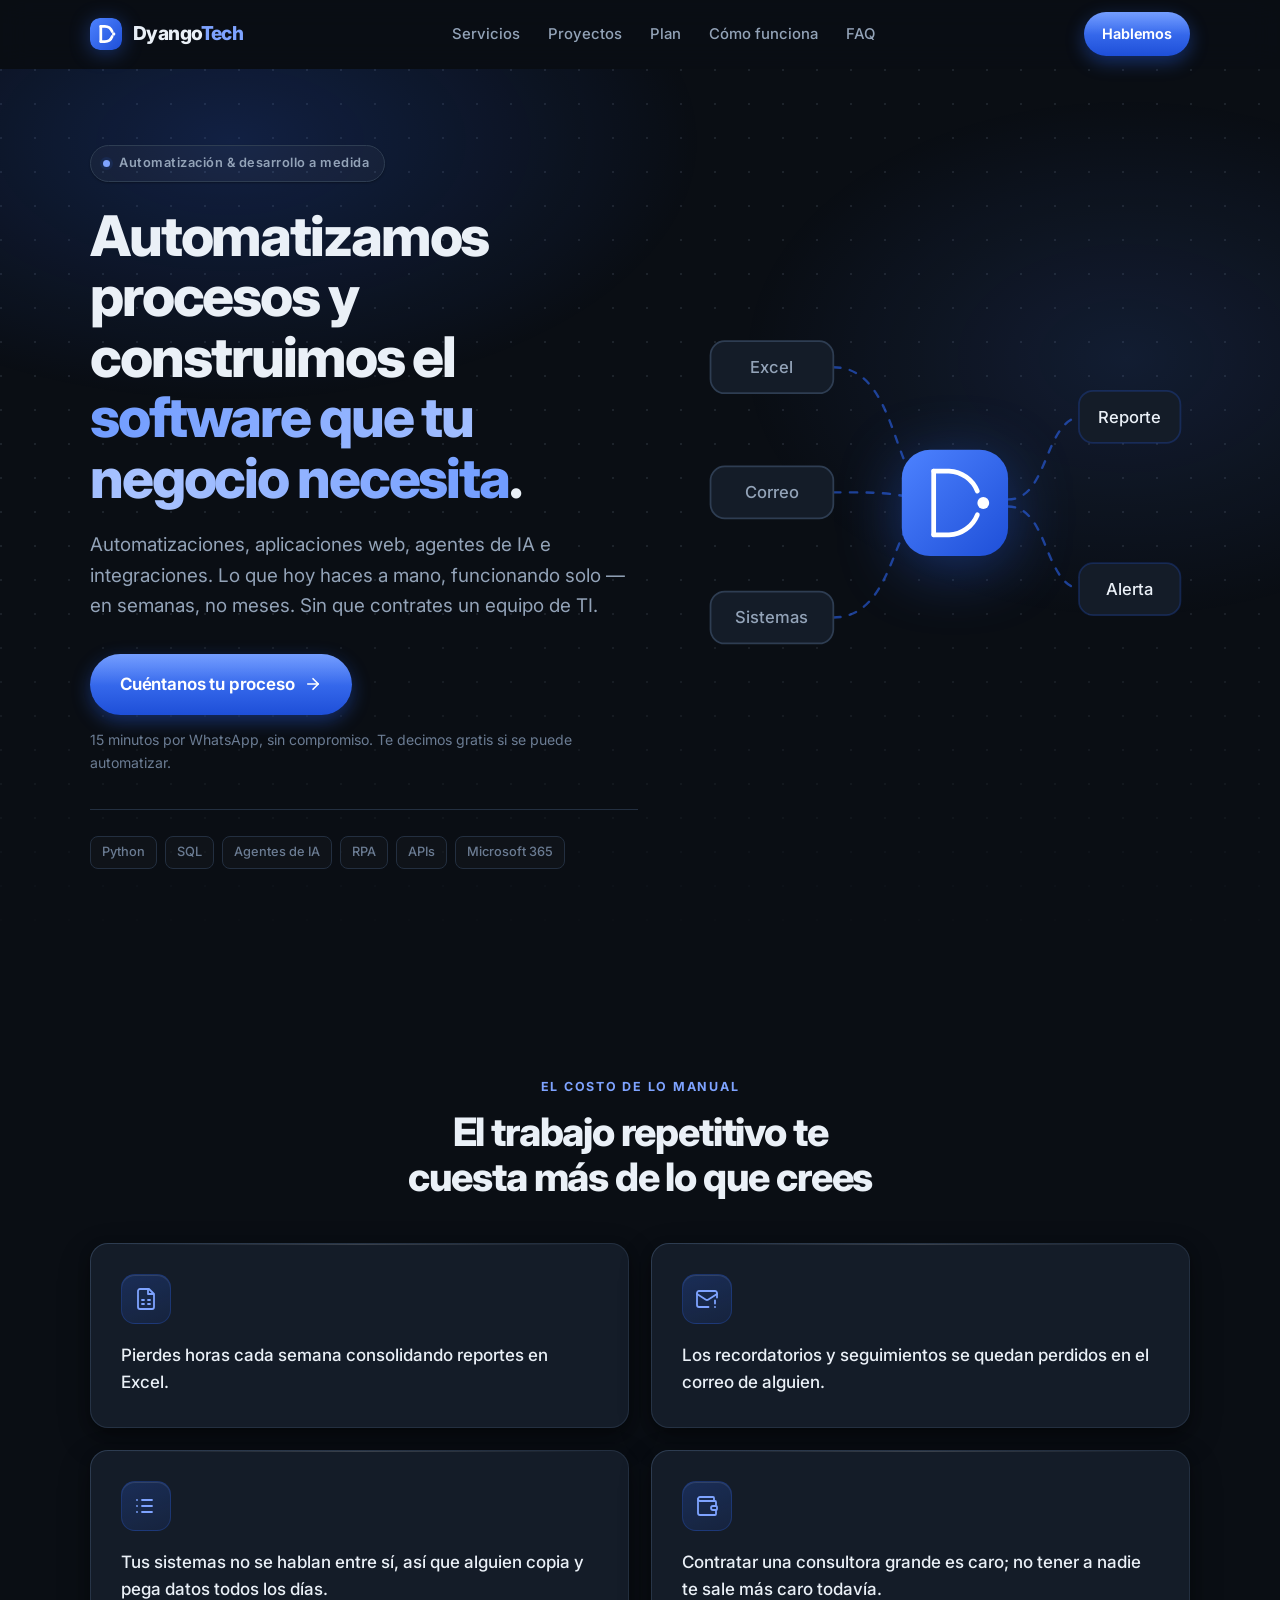
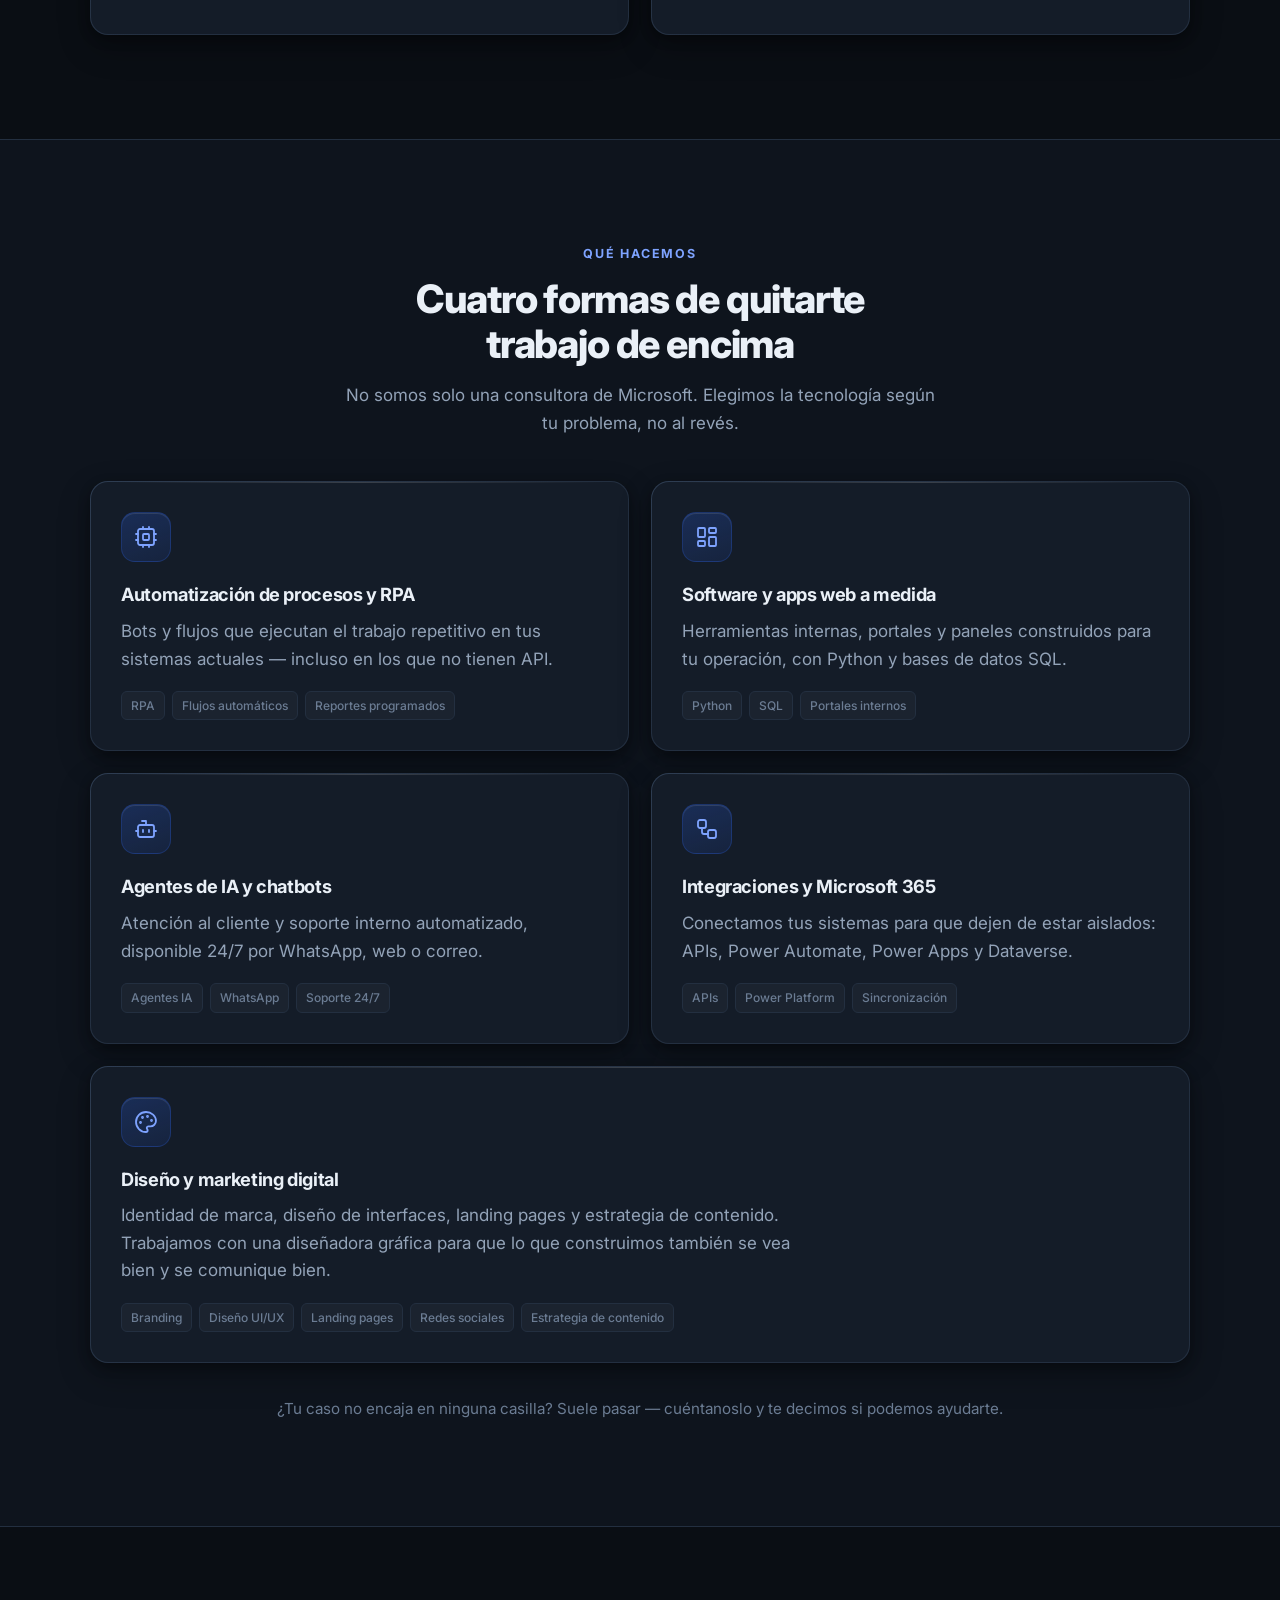
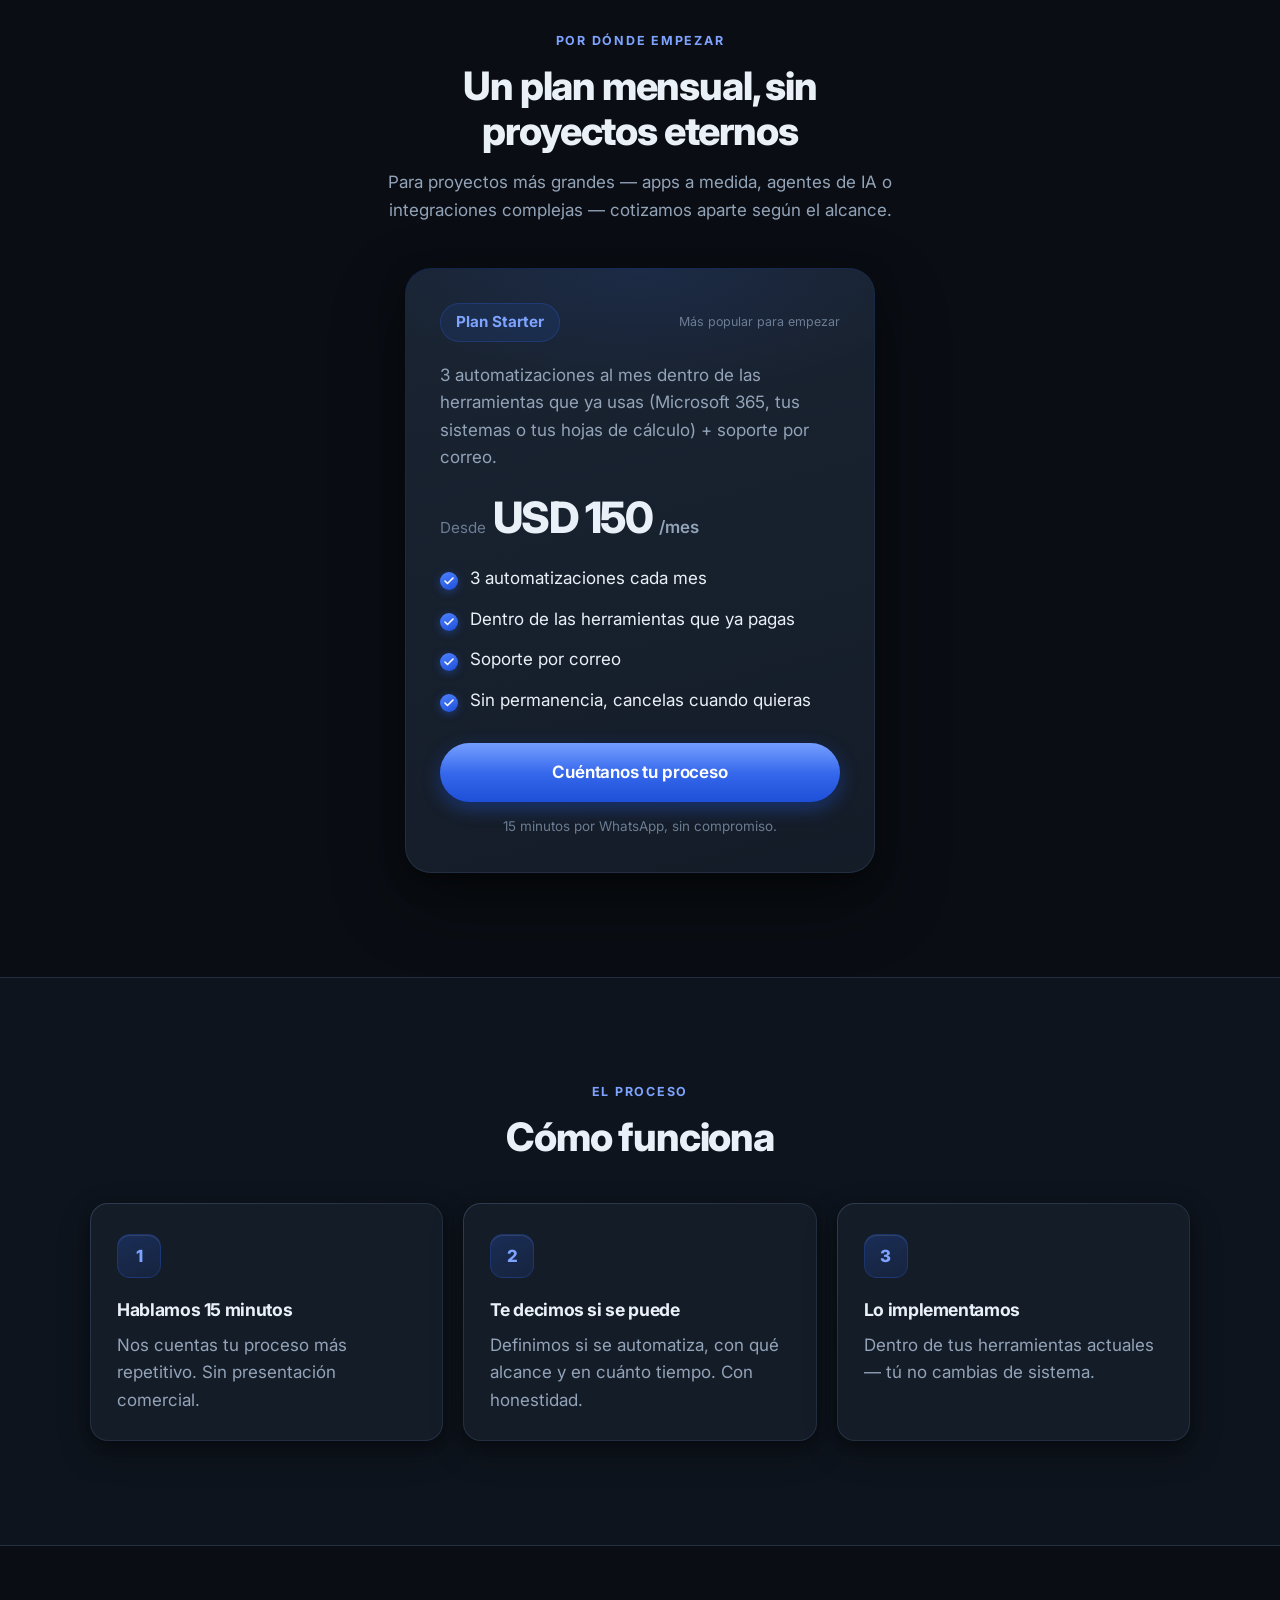
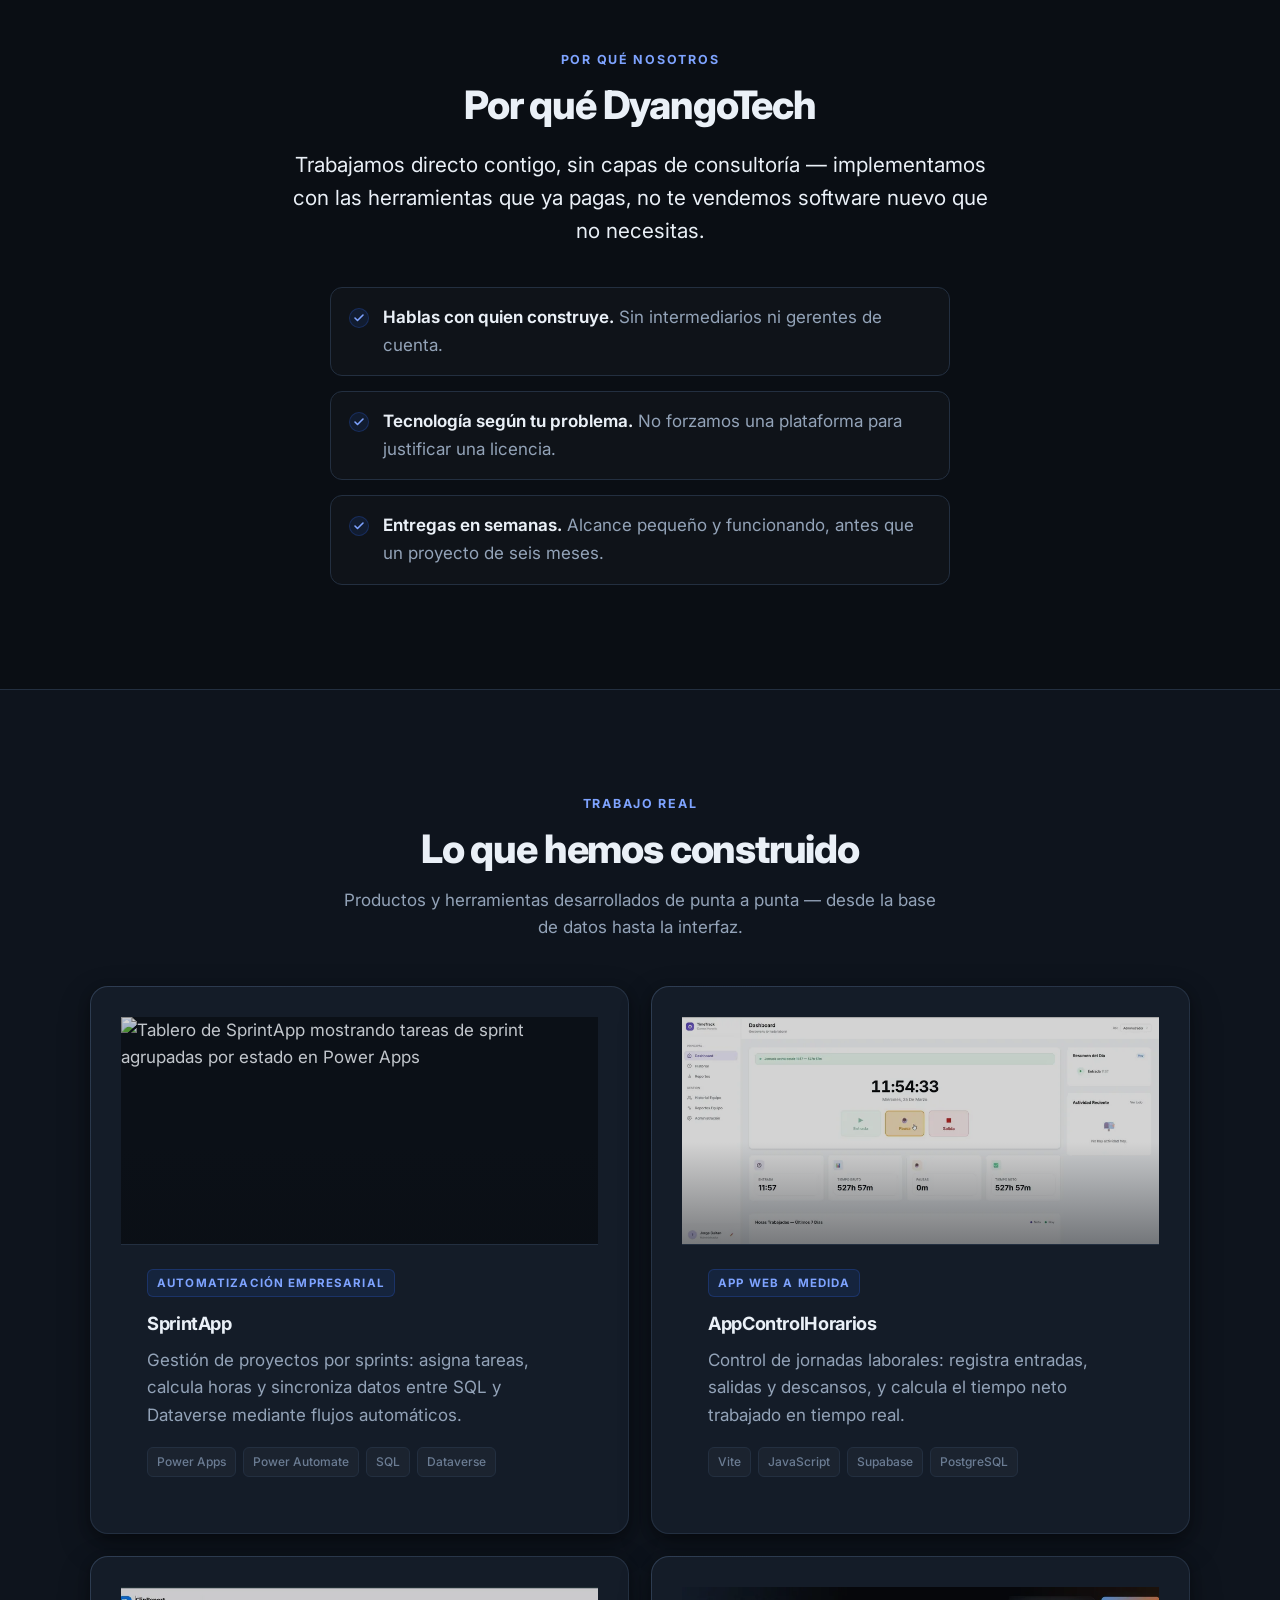
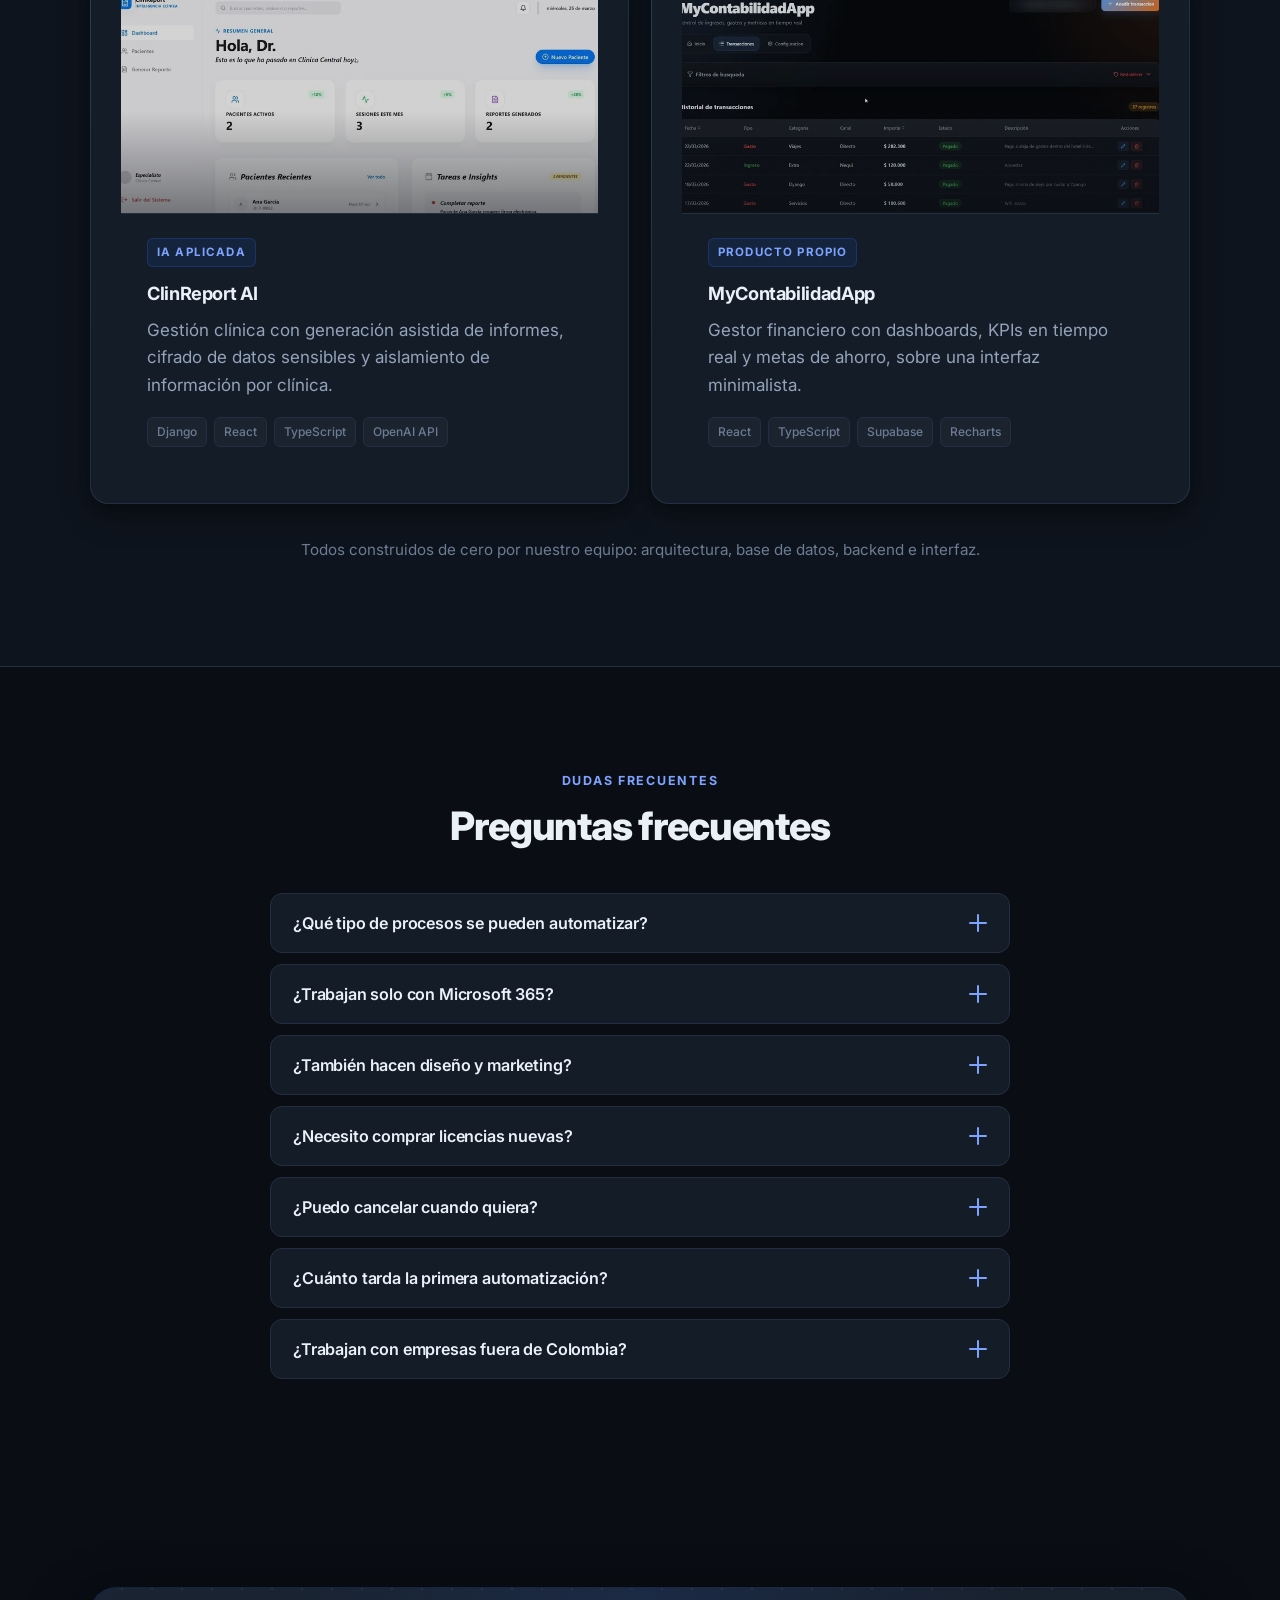
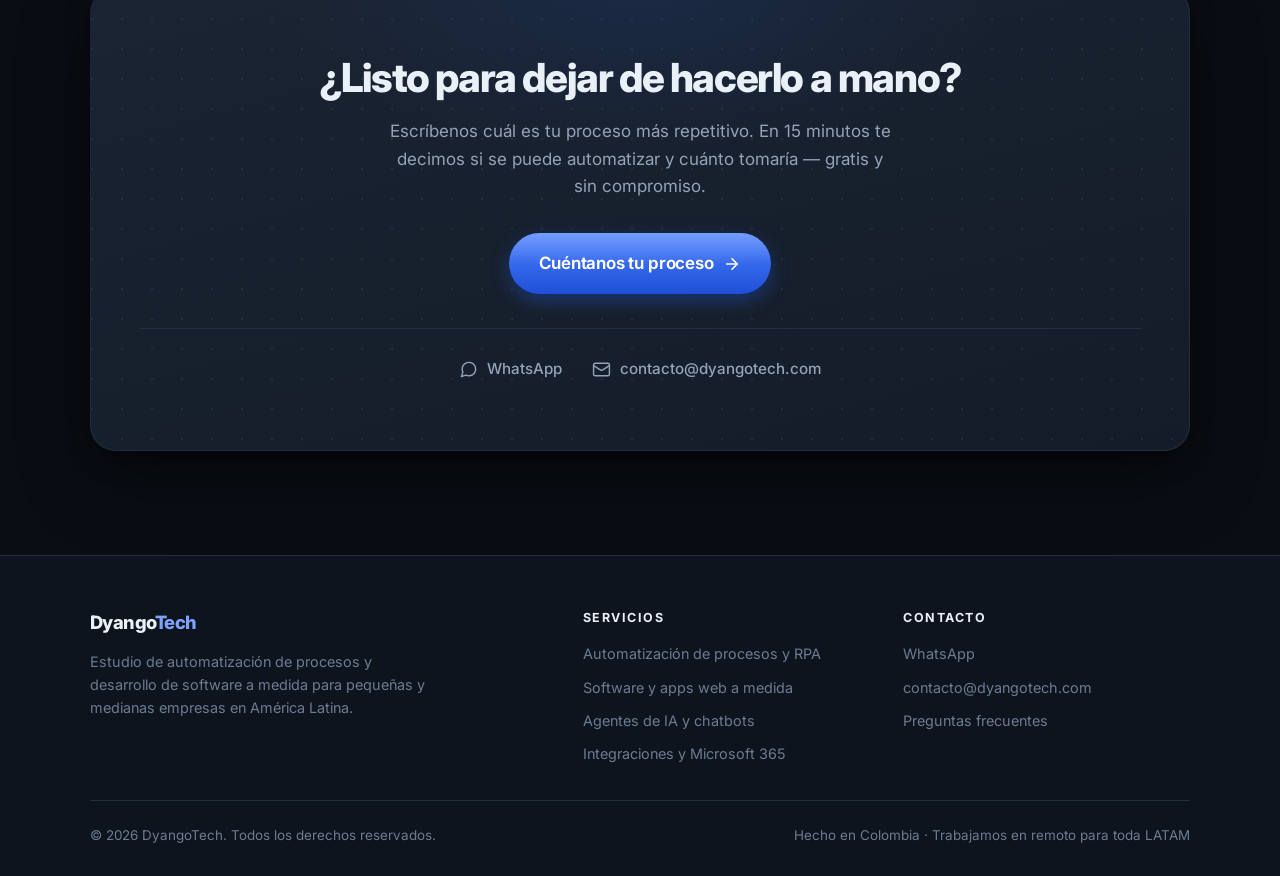
==== index.html @ ac42910d "Landing page inicial de DyangoTech Sitio estatico de una pagina, sin dependencias ni proceso de buil" ====
<!DOCTYPE html>
<html lang="es">
<head>
  <meta charset="UTF-8" />
  <meta name="viewport" content="width=device-width, initial-scale=1.0" />
  <meta name="theme-color" content="#0d1117" />

  <!-- =========================================================
       SEO PRINCIPAL
       Keywords objetivo: automatización de procesos, software a medida,
       RPA, agentes de IA, aplicaciones web, integraciones, Microsoft 365
       ========================================================= -->
  <title>Automatización de procesos y software a medida para pymes | DyangoTech</title>
  <meta name="description" content="Automatizamos tareas repetitivas y desarrollamos software a medida para pymes: RPA, aplicaciones web, agentes de IA e integraciones con Microsoft 365. Implementación en semanas. Agenda una llamada de 15 minutos." />
  <meta name="keywords" content="automatización de procesos, software a medida, RPA, Power Automate, agentes de IA, chatbots, aplicaciones web a medida, integraciones API, Microsoft 365, automatización empresarial, desarrollo Python" />
  <meta name="robots" content="index, follow, max-image-preview:large" />
  <meta name="author" content="DyangoTech" />
  <link rel="canonical" href="https://dyangotech.com/" />

  <!-- Open Graph (WhatsApp / LinkedIn / Facebook) -->
  <meta property="og:type" content="website" />
  <meta property="og:site_name" content="DyangoTech" />
  <meta property="og:locale" content="es_LA" />
  <meta property="og:title" content="Automatización de procesos y software a medida | DyangoTech" />
  <meta property="og:description" content="Automatizamos lo repetitivo y construimos el software que te falta. RPA, apps web, agentes de IA e integraciones — en semanas, no meses." />
  <meta property="og:url" content="https://dyangotech.com/" />
  <!-- TODO: sube og-image.png (1200x630) a la raíz del hosting -->
  <meta property="og:image" content="https://dyangotech.com/og-image.png" />
  <meta property="og:image:width" content="1200" />
  <meta property="og:image:height" content="630" />
  <meta name="twitter:card" content="summary_large_image" />
  <meta name="twitter:title" content="Automatización de procesos y software a medida | DyangoTech" />
  <meta name="twitter:description" content="Automatizamos lo repetitivo y construimos el software que te falta. En semanas, no meses." />
  <meta name="twitter:image" content="https://dyangotech.com/og-image.png" />

  <link rel="icon" type="image/svg+xml" href="logo.svg" />
  <link rel="apple-touch-icon" href="logo.svg" />

  <link rel="preconnect" href="https://fonts.googleapis.com" />
  <link rel="preconnect" href="https://fonts.gstatic.com" crossorigin />
  <link href="https://fonts.googleapis.com/css2?family=Inter:wght@400;500;600;700;800;900&display=swap" rel="stylesheet" />

  <link rel="stylesheet" href="styles.css" />

  <!-- =========================================================
       DATOS ESTRUCTURADOS (JSON-LD)
       Ayuda a Google a entender el negocio y a mostrar rich snippets.
       El FAQPage debe coincidir con el FAQ visible de la página.
       ========================================================= -->
  <script type="application/ld+json">
  {
    "@context": "https://schema.org",
    "@graph": [
      {
        "@type": "ProfessionalService",
        "@id": "https://dyangotech.com/#organization",
        "name": "DyangoTech",
        "description": "Estudio de automatización de procesos y desarrollo de software a medida para pequeñas y medianas empresas.",
        "url": "https://dyangotech.com/",
        "logo": "https://dyangotech.com/logo.svg",
        "image": "https://dyangotech.com/og-image.png",
        "email": "contacto@dyangotech.com",
        "priceRange": "$$",
        "areaServed": [
          { "@type": "Place", "name": "Colombia" },
          { "@type": "Place", "name": "América Latina" }
        ],
        "knowsAbout": [
          "Automatización de procesos",
          "RPA",
          "Desarrollo de software a medida",
          "Agentes de IA",
          "Chatbots",
          "Integraciones de sistemas",
          "Microsoft 365",
          "Power Automate",
          "Python",
          "SQL",
          "Diseño UI/UX",
          "Branding",
          "Marketing digital"
        ],
        "hasOfferCatalog": {
          "@type": "OfferCatalog",
          "name": "Servicios de DyangoTech",
          "itemListElement": [
            { "@type": "Offer", "itemOffered": { "@type": "Service", "name": "Automatización de procesos y RPA", "description": "Bots y flujos que ejecutan el trabajo repetitivo en tus sistemas actuales, con o sin API." } },
            { "@type": "Offer", "itemOffered": { "@type": "Service", "name": "Desarrollo de software a medida", "description": "Aplicaciones web, portales y herramientas internas construidas con Python y bases de datos SQL." } },
            { "@type": "Offer", "itemOffered": { "@type": "Service", "name": "Agentes de IA y chatbots", "description": "Atención al cliente y soporte interno automatizado 24/7 por WhatsApp, web o correo." } },
            { "@type": "Offer", "itemOffered": { "@type": "Service", "name": "Integraciones y automatización Microsoft 365", "description": "Conectamos tus sistemas entre sí: APIs, Power Automate, Power Apps, Dataverse y reportes automáticos." } },
            { "@type": "Offer", "itemOffered": { "@type": "Service", "name": "Diseño y marketing digital", "description": "Identidad de marca, diseño de interfaces, landing pages y estrategia de contenido para pequeñas y medianas empresas." } }
          ]
        }
      },
      {
        "@type": "WebSite",
        "@id": "https://dyangotech.com/#website",
        "url": "https://dyangotech.com/",
        "name": "DyangoTech",
        "inLanguage": "es",
        "publisher": { "@id": "https://dyangotech.com/#organization" }
      },
      {
        "@type": "FAQPage",
        "mainEntity": [
          {
            "@type": "Question",
            "name": "¿Qué tipo de procesos se pueden automatizar?",
            "acceptedAnswer": { "@type": "Answer", "text": "Casi cualquier tarea repetitiva y con reglas claras: consolidar reportes, enviar recordatorios, aprobar solicitudes, mover datos entre sistemas, generar facturas o responder consultas frecuentes." }
          },
          {
            "@type": "Question",
            "name": "¿Trabajan solo con Microsoft 365?",
            "acceptedAnswer": { "@type": "Answer", "text": "No. Microsoft 365 es una de las plataformas con las que trabajamos, pero también desarrollamos aplicaciones web con Python y SQL, agentes de IA, bots RPA e integraciones con cualquier sistema que tenga API." }
          },
          {
            "@type": "Question",
            "name": "¿También hacen diseño y marketing?",
            "acceptedAnswer": { "@type": "Answer", "text": "Sí. Trabajamos con una diseñadora gráfica y cubrimos identidad de marca, diseño de interfaces, landing pages y estrategia de contenido, tanto como servicio aparte como complemento de lo que desarrollamos." }
          },
          {
            "@type": "Question",
            "name": "¿Necesito comprar licencias nuevas?",
            "acceptedAnswer": { "@type": "Answer", "text": "En la mayoría de los casos no. Priorizamos trabajar dentro de las herramientas que ya pagas. Si algo requiere una licencia adicional, te lo decimos antes de empezar." }
          },
          {
            "@type": "Question",
            "name": "¿Puedo cancelar cuando quiera?",
            "acceptedAnswer": { "@type": "Answer", "text": "Sí, el plan es mensual y sin permanencia." }
          },
          {
            "@type": "Question",
            "name": "¿Cuánto tarda la primera automatización?",
            "acceptedAnswer": { "@type": "Answer", "text": "Normalmente entre 1 y 2 semanas desde la primera llamada." }
          },
          {
            "@type": "Question",
            "name": "¿Trabajan con empresas fuera de Colombia?",
            "acceptedAnswer": { "@type": "Answer", "text": "Sí. Trabajamos en remoto con empresas de toda América Latina y coordinamos en tu zona horaria." }
          }
        ]
      }
    ]
  }
  </script>
</head>
<body>

  <!-- =========================================================
       CONFIGURACIÓN — TODO YA ESTÁ PUESTO
       - WhatsApp: +57 313 344 8250  (enlaces wa.me/573133448250)
         Para cambiarlo, reemplaza 573133448250 en todo el archivo.
       - Correo: contacto@dyangotech.com (enlaces mailto)
       - Proyectos: seccion #proyectos, imagenes en /img
       - Pendiente antes de publicar: subir og-image.png y confirmar
         el dominio real en las etiquetas og:url y canonical.
       ========================================================= -->

  <a href="#main" class="skip-link">Saltar al contenido</a>

  <!-- ===================== HEADER ===================== -->
  <header class="site-header" id="siteHeader">
    <div class="container header-inner">
      <a href="#hero" class="brand" aria-label="DyangoTech, inicio">
        <svg class="brand-mark" viewBox="0 0 40 40" aria-hidden="true" focusable="false">
          <defs>
            <linearGradient id="bmGrad" x1="0" y1="0" x2="1" y2="1">
              <stop offset="0%" stop-color="#4d82ff"/>
              <stop offset="100%" stop-color="#1e4fd8"/>
            </linearGradient>
          </defs>
          <rect width="40" height="40" rx="11" fill="url(#bmGrad)"/>
          <path d="M13.5 10.5v19" stroke="#fff" stroke-width="3.4" stroke-linecap="round" fill="none"/>
          <path d="M13.5 10.5h5a10 10 0 0 1 9.2 6.4" stroke="#fff" stroke-width="3.4" stroke-linecap="round" fill="none"/>
          <path d="M27.7 23.1a10 10 0 0 1-9.2 6.4h-5" stroke="#fff" stroke-width="3.4" stroke-linecap="round" fill="none"/>
          <circle cx="29.6" cy="20" r="2.1" fill="#fff"/>
        </svg>
        <span class="brand-name">Dyango<span class="brand-accent">Tech</span></span>
      </a>

      <nav class="header-nav" aria-label="Navegación principal">
        <a href="#servicios">Servicios</a>
        <a href="#proyectos">Proyectos</a>
        <a href="#plan">Plan</a>
        <a href="#como-funciona">Cómo funciona</a>
        <a href="#faq">FAQ</a>
      </nav>

      <a class="btn btn-cta btn-sm header-cta"
         href="https://wa.me/573133448250?text=Hola%20DyangoTech%2C%20quiero%20contarles%20mi%20proceso"
         target="_blank" rel="noopener">
        Hablemos
      </a>
    </div>
  </header>

  <main id="main">

    <!-- ===================== HERO ===================== -->
    <section id="hero" class="hero">
      <div class="hero-bg" aria-hidden="true"></div>
      <div class="container hero-inner">

        <div class="hero-copy">
          <p class="eyebrow">
            <span class="eyebrow-dot" aria-hidden="true"></span>
            Automatización &amp; desarrollo a medida
          </p>

          <h1 class="hero-title">
            Automatizamos procesos y construimos el
            <span class="grad-text">software que tu negocio necesita</span>.
          </h1>

          <p class="hero-sub">
            Automatizaciones, aplicaciones web, agentes de IA e integraciones.
            Lo que hoy haces a mano, funcionando solo — en semanas, no meses.
            Sin que contrates un equipo de TI.
          </p>

          <div class="hero-cta">
            <a class="btn btn-cta btn-lg"
               href="https://wa.me/573133448250?text=Hola%20DyangoTech%2C%20quiero%20contarles%20mi%20proceso"
               target="_blank" rel="noopener">
              Cuéntanos tu proceso
              <svg viewBox="0 0 24 24" fill="none" stroke="currentColor" stroke-width="2.2" stroke-linecap="round" stroke-linejoin="round" aria-hidden="true"><path d="M5 12h14"/><path d="m12 5 7 7-7 7"/></svg>
            </a>
            <p class="hero-note">
              15 minutos por WhatsApp, sin compromiso.
              Te decimos gratis si se puede automatizar.
            </p>
          </div>

          <ul class="hero-chips" aria-label="Tecnologías con las que trabajamos">
            <li>Python</li>
            <li>SQL</li>
            <li>Agentes de IA</li>
            <li>RPA</li>
            <li>APIs</li>
            <li>Microsoft 365</li>
          </ul>
        </div>

        <!-- Visual de flujo: entrada manual → automatización → resultado -->
        <div class="hero-visual" aria-hidden="true">
          <svg viewBox="0 0 420 360" class="flow" xmlns="http://www.w3.org/2000/svg">
            <defs>
              <linearGradient id="coreGrad" x1="0" y1="0" x2="1" y2="1">
                <stop offset="0%" stop-color="#4d82ff"/>
                <stop offset="100%" stop-color="#1e4fd8"/>
              </linearGradient>
            </defs>

            <!-- conectores -->
            <g class="flow-lines" fill="none" stroke="#2f6bff" stroke-width="2" stroke-linecap="round">
              <path d="M118 62 C 170 62, 168 150, 196 168" opacity=".55"/>
              <path d="M118 168 C 158 168, 166 168, 190 174" opacity=".55"/>
              <path d="M118 274 C 170 274, 168 190, 196 180" opacity=".55"/>
              <path d="M266 174 C 300 174, 296 110, 326 104" opacity=".55"/>
              <path d="M266 180 C 300 180, 296 244, 326 250" opacity=".55"/>
            </g>

            <!-- entradas -->
            <g class="flow-node">
              <rect x="14" y="40" width="104" height="44" rx="12"/>
              <text x="66" y="67">Excel</text>
            </g>
            <g class="flow-node">
              <rect x="14" y="146" width="104" height="44" rx="12"/>
              <text x="66" y="173">Correo</text>
            </g>
            <g class="flow-node">
              <rect x="14" y="252" width="104" height="44" rx="12"/>
              <text x="66" y="279">Sistemas</text>
            </g>

            <!-- núcleo -->
            <g class="flow-core">
              <rect x="176" y="132" width="90" height="90" rx="24" fill="url(#coreGrad)"/>
              <path d="M203 150v54" stroke="#fff" stroke-width="4" stroke-linecap="round" fill="none"/>
              <path d="M203 150h13a27 27 0 0 1 24 17" stroke="#fff" stroke-width="4" stroke-linecap="round" fill="none"/>
              <path d="M240 187a27 27 0 0 1-24 17h-13" stroke="#fff" stroke-width="4" stroke-linecap="round" fill="none"/>
              <circle cx="245" cy="177" r="5" fill="#fff"/>
            </g>

            <!-- salidas -->
            <g class="flow-node flow-node-out">
              <rect x="326" y="82" width="86" height="44" rx="12"/>
              <text x="369" y="109">Reporte</text>
            </g>
            <g class="flow-node flow-node-out">
              <rect x="326" y="228" width="86" height="44" rx="12"/>
              <text x="369" y="255">Alerta</text>
            </g>
          </svg>
        </div>

      </div>
    </section>

    <!-- ===================== EL PROBLEMA ===================== -->
    <section id="problema" class="section">
      <div class="container">
        <p class="section-eyebrow">El costo de lo manual</p>
        <h2 class="section-title">El trabajo repetitivo te cuesta más de lo que crees</h2>

        <div class="grid grid-2 problem-grid">
          <article class="card card-problem">
            <span class="card-icon" aria-hidden="true">
              <svg viewBox="0 0 24 24" fill="none" stroke="currentColor" stroke-width="1.8" stroke-linecap="round" stroke-linejoin="round"><path d="M15 2H6a2 2 0 0 0-2 2v16a2 2 0 0 0 2 2h12a2 2 0 0 0 2-2V7Z"/><path d="M14 2v5h5"/><path d="M8 13h2"/><path d="M14 13h2"/><path d="M8 17h2"/><path d="M14 17h2"/></svg>
            </span>
            <p>Pierdes horas cada semana consolidando reportes en Excel.</p>
          </article>

          <article class="card card-problem">
            <span class="card-icon" aria-hidden="true">
              <svg viewBox="0 0 24 24" fill="none" stroke="currentColor" stroke-width="1.8" stroke-linecap="round" stroke-linejoin="round"><path d="M22 10.5V6a2 2 0 0 0-2-2H4a2 2 0 0 0-2 2v12c0 1.1.9 2 2 2h9.5"/><path d="m22 7-8.97 5.7a1.94 1.94 0 0 1-2.06 0L2 7"/><path d="M20 13.5v3"/><path d="M20 20h.01"/></svg>
            </span>
            <p>Los recordatorios y seguimientos se quedan perdidos en el correo de alguien.</p>
          </article>

          <article class="card card-problem">
            <span class="card-icon" aria-hidden="true">
              <svg viewBox="0 0 24 24" fill="none" stroke="currentColor" stroke-width="1.8" stroke-linecap="round" stroke-linejoin="round"><path d="M8 6h10"/><path d="M8 12h10"/><path d="M8 18h10"/><path d="M3 6h.01"/><path d="M3 12h.01"/><path d="M3 18h.01"/></svg>
            </span>
            <p>Tus sistemas no se hablan entre sí, así que alguien copia y pega datos todos los días.</p>
          </article>

          <article class="card card-problem">
            <span class="card-icon" aria-hidden="true">
              <svg viewBox="0 0 24 24" fill="none" stroke="currentColor" stroke-width="1.8" stroke-linecap="round" stroke-linejoin="round"><path d="M19 7V4a1 1 0 0 0-1-1H5a2 2 0 0 0 0 4h15a1 1 0 0 1 1 1v4h-3a2 2 0 0 0 0 4h3a1 1 0 0 0 1-1v-2a1 1 0 0 0-1-1"/><path d="M3 5v14a2 2 0 0 0 2 2h15a1 1 0 0 0 1-1v-4"/></svg>
            </span>
            <p>Contratar una consultora grande es caro; no tener a nadie te sale más caro todavía.</p>
          </article>
        </div>
      </div>
    </section>

    <!-- ===================== SERVICIOS (4 PILARES) ===================== -->
    <section id="servicios" class="section section-alt">
      <div class="container">
        <p class="section-eyebrow">Qué hacemos</p>
        <h2 class="section-title">Cuatro formas de quitarte trabajo de encima</h2>
        <p class="section-lead">
          No somos solo una consultora de Microsoft. Elegimos la tecnología según tu problema,
          no al revés.
        </p>

        <div class="grid grid-2 cap-grid">

          <article class="card card-cap">
            <span class="card-icon" aria-hidden="true">
              <svg viewBox="0 0 24 24" fill="none" stroke="currentColor" stroke-width="1.8" stroke-linecap="round" stroke-linejoin="round"><rect width="16" height="16" x="4" y="4" rx="2"/><rect width="6" height="6" x="9" y="9" rx="1"/><path d="M15 2v2"/><path d="M15 20v2"/><path d="M2 15h2"/><path d="M2 9h2"/><path d="M20 15h2"/><path d="M20 9h2"/><path d="M9 2v2"/><path d="M9 20v2"/></svg>
            </span>
            <h3 class="card-title">Automatización de procesos y RPA</h3>
            <p>
              Bots y flujos que ejecutan el trabajo repetitivo en tus sistemas actuales —
              incluso en los que no tienen API.
            </p>
            <ul class="card-tags">
              <li>RPA</li><li>Flujos automáticos</li><li>Reportes programados</li>
            </ul>
          </article>

          <article class="card card-cap">
            <span class="card-icon" aria-hidden="true">
              <svg viewBox="0 0 24 24" fill="none" stroke="currentColor" stroke-width="1.8" stroke-linecap="round" stroke-linejoin="round"><rect width="7" height="9" x="3" y="3" rx="1"/><rect width="7" height="5" x="14" y="3" rx="1"/><rect width="7" height="9" x="14" y="12" rx="1"/><rect width="7" height="5" x="3" y="16" rx="1"/></svg>
            </span>
            <h3 class="card-title">Software y apps web a medida</h3>
            <p>
              Herramientas internas, portales y paneles construidos para tu operación,
              con Python y bases de datos SQL.
            </p>
            <ul class="card-tags">
              <li>Python</li><li>SQL</li><li>Portales internos</li>
            </ul>
          </article>

          <article class="card card-cap">
            <span class="card-icon" aria-hidden="true">
              <svg viewBox="0 0 24 24" fill="none" stroke="currentColor" stroke-width="1.8" stroke-linecap="round" stroke-linejoin="round"><path d="M12 8V4H8"/><rect width="16" height="12" x="4" y="8" rx="2"/><path d="M2 14h2"/><path d="M20 14h2"/><path d="M15 13v2"/><path d="M9 13v2"/></svg>
            </span>
            <h3 class="card-title">Agentes de IA y chatbots</h3>
            <p>
              Atención al cliente y soporte interno automatizado, disponible 24/7
              por WhatsApp, web o correo.
            </p>
            <ul class="card-tags">
              <li>Agentes IA</li><li>WhatsApp</li><li>Soporte 24/7</li>
            </ul>
          </article>

          <article class="card card-cap">
            <span class="card-icon" aria-hidden="true">
              <svg viewBox="0 0 24 24" fill="none" stroke="currentColor" stroke-width="1.8" stroke-linecap="round" stroke-linejoin="round"><rect width="8" height="8" x="3" y="3" rx="2"/><path d="M7 11v4a2 2 0 0 0 2 2h4"/><rect width="8" height="8" x="13" y="13" rx="2"/></svg>
            </span>
            <h3 class="card-title">Integraciones y Microsoft 365</h3>
            <p>
              Conectamos tus sistemas para que dejen de estar aislados: APIs,
              Power Automate, Power Apps y Dataverse.
            </p>
            <ul class="card-tags">
              <li>APIs</li><li>Power Platform</li><li>Sincronización</li>
            </ul>
          </article>

          <article class="card card-cap card-wide">
            <span class="card-icon" aria-hidden="true">
              <svg viewBox="0 0 24 24" fill="none" stroke="currentColor" stroke-width="1.8" stroke-linecap="round" stroke-linejoin="round"><circle cx="13.5" cy="6.5" r=".5" fill="currentColor"/><circle cx="17.5" cy="10.5" r=".5" fill="currentColor"/><circle cx="8.5" cy="7.5" r=".5" fill="currentColor"/><circle cx="6.5" cy="12.5" r=".5" fill="currentColor"/><path d="M12 2C6.5 2 2 6.5 2 12s4.5 10 10 10c.926 0 1.648-.746 1.648-1.688 0-.437-.18-.835-.437-1.125-.29-.289-.438-.652-.438-1.125a1.64 1.64 0 0 1 1.668-1.668h1.996c3.051 0 5.555-2.503 5.555-5.554C21.965 6.012 17.461 2 12 2z"/></svg>
            </span>
            <h3 class="card-title">Diseño y marketing digital</h3>
            <p>
              Identidad de marca, diseño de interfaces, landing pages y estrategia de contenido.
              Trabajamos con una diseñadora gráfica para que lo que construimos también
              se vea bien y se comunique bien.
            </p>
            <ul class="card-tags">
              <li>Branding</li><li>Diseño UI/UX</li><li>Landing pages</li><li>Redes sociales</li><li>Estrategia de contenido</li>
            </ul>
          </article>

        </div>

        <p class="section-foot">
          ¿Tu caso no encaja en ninguna casilla? Suele pasar — cuéntanoslo y te decimos si podemos ayudarte.
        </p>
      </div>
    </section>

    <!-- ===================== PLAN STARTER (OFERTA ANCLA) ===================== -->
    <section id="plan" class="section">
      <div class="container">
        <p class="section-eyebrow">Por dónde empezar</p>
        <h2 class="section-title">Un plan mensual, sin proyectos eternos</h2>
        <p class="section-lead">
          Para proyectos más grandes — apps a medida, agentes de IA o integraciones complejas —
          cotizamos aparte según el alcance.
        </p>

        <div class="offer-wrap">
          <article class="offer-card">
            <div class="offer-head">
              <span class="offer-badge">Plan Starter</span>
              <span class="offer-tag">Más popular para empezar</span>
            </div>

            <p class="offer-desc">
              3 automatizaciones al mes dentro de las herramientas que ya usas
              (Microsoft 365, tus sistemas o tus hojas de cálculo) + soporte por correo.
            </p>

            <div class="offer-price">
              <span class="offer-price-from">Desde</span>
              <span class="offer-price-amount">USD 150</span>
              <span class="offer-price-period">/mes</span>
            </div>

            <ul class="offer-list">
              <li>3 automatizaciones cada mes</li>
              <li>Dentro de las herramientas que ya pagas</li>
              <li>Soporte por correo</li>
              <li>Sin permanencia, cancelas cuando quieras</li>
            </ul>

            <a class="btn btn-cta btn-block"
               href="https://wa.me/573133448250?text=Hola%20DyangoTech%2C%20me%20interesa%20el%20Plan%20Starter"
               target="_blank" rel="noopener">
              Cuéntanos tu proceso
            </a>
            <p class="offer-note">15 minutos por WhatsApp, sin compromiso.</p>
          </article>
        </div>
      </div>
    </section>

    <!-- ===================== CÓMO FUNCIONA ===================== -->
    <section id="como-funciona" class="section section-alt">
      <div class="container">
        <p class="section-eyebrow">El proceso</p>
        <h2 class="section-title">Cómo funciona</h2>

        <ol class="steps">
          <li class="step">
            <span class="step-num">1</span>
            <h3 class="step-title">Hablamos 15 minutos</h3>
            <p>Nos cuentas tu proceso más repetitivo. Sin presentación comercial.</p>
          </li>
          <li class="step">
            <span class="step-num">2</span>
            <h3 class="step-title">Te decimos si se puede</h3>
            <p>Definimos si se automatiza, con qué alcance y en cuánto tiempo. Con honestidad.</p>
          </li>
          <li class="step">
            <span class="step-num">3</span>
            <h3 class="step-title">Lo implementamos</h3>
            <p>Dentro de tus herramientas actuales — tú no cambias de sistema.</p>
          </li>
        </ol>
      </div>
    </section>

    <!-- ===================== POR QUÉ DYANGOTECH ===================== -->
    <section id="por-que" class="section">
      <div class="container">
        <div class="why-block">
          <p class="section-eyebrow">Por qué nosotros</p>
          <h2 class="section-title">Por qué DyangoTech</h2>
          <p class="why-text">
            Trabajamos directo contigo, sin capas de consultoría — implementamos con
            las herramientas que ya pagas, no te vendemos software nuevo que no necesitas.
          </p>

          <ul class="why-points">
            <li>
              <span class="why-check" aria-hidden="true"></span>
              <span><strong>Hablas con quien construye.</strong> Sin intermediarios ni gerentes de cuenta.</span>
            </li>
            <li>
              <span class="why-check" aria-hidden="true"></span>
              <span><strong>Tecnología según tu problema.</strong> No forzamos una plataforma para justificar una licencia.</span>
            </li>
            <li>
              <span class="why-check" aria-hidden="true"></span>
              <span><strong>Entregas en semanas.</strong> Alcance pequeño y funcionando, antes que un proyecto de seis meses.</span>
            </li>
          </ul>
        </div>
      </div>
    </section>

    <!-- =====================================================================
         PROYECTOS
         NOTA: esta seccion muestra productos ya construidos, NO casos de
         clientes ni testimonios. Cuando tengas clientes reales con permiso
         para publicar, agrega una seccion de testimonios aparte.
         ===================================================================== -->
    <section id="proyectos" class="section section-alt">
      <div class="container">
        <p class="section-eyebrow">Trabajo real</p>
        <h2 class="section-title">Lo que hemos construido</h2>
        <p class="section-lead">
          Productos y herramientas desarrollados de punta a punta — desde la base
          de datos hasta la interfaz.
        </p>

        <div class="grid grid-2 proj-grid">

          <article class="card card-proj">
            <figure class="proj-shot">
              <img src="img/proyecto-sprintapp.webp" width="880" height="420" loading="lazy" decoding="async"
                   alt="Tablero de SprintApp mostrando tareas de sprint agrupadas por estado en Power Apps" />
            </figure>
            <div class="proj-body">
              <span class="proj-kind">Automatización empresarial</span>
              <h3 class="card-title">SprintApp</h3>
              <p>Gestión de proyectos por sprints: asigna tareas, calcula horas y sincroniza datos entre SQL y Dataverse mediante flujos automáticos.</p>
              <ul class="card-tags"><li>Power Apps</li><li>Power Automate</li><li>SQL</li><li>Dataverse</li></ul>
            </div>
          </article>

          <article class="card card-proj">
            <figure class="proj-shot">
              <img src="img/proyecto-controlhorarios.webp" width="880" height="420" loading="lazy" decoding="async"
                   alt="Panel de AppControlHorarios con reloj de jornada activa y totales de horas trabajadas" />
            </figure>
            <div class="proj-body">
              <span class="proj-kind">App web a medida</span>
              <h3 class="card-title">AppControlHorarios</h3>
              <p>Control de jornadas laborales: registra entradas, salidas y descansos, y calcula el tiempo neto trabajado en tiempo real.</p>
              <ul class="card-tags"><li>Vite</li><li>JavaScript</li><li>Supabase</li><li>PostgreSQL</li></ul>
            </div>
          </article>

          <article class="card card-proj">
            <figure class="proj-shot">
              <img src="img/proyecto-clinreport.webp" width="880" height="420" loading="lazy" decoding="async"
                   alt="Panel de ClinReport AI con indicadores de pacientes activos, sesiones e informes generados" />
            </figure>
            <div class="proj-body">
              <span class="proj-kind">IA aplicada</span>
              <h3 class="card-title">ClinReport AI</h3>
              <p>Gestión clínica con generación asistida de informes, cifrado de datos sensibles y aislamiento de información por clínica.</p>
              <ul class="card-tags"><li>Django</li><li>React</li><li>TypeScript</li><li>OpenAI API</li></ul>
            </div>
          </article>

          <article class="card card-proj">
            <figure class="proj-shot">
              <img src="img/proyecto-contabilidad.webp" width="880" height="420" loading="lazy" decoding="async"
                   alt="Historial de transacciones de MyContabilidadApp con filtros y estados de pago" />
            </figure>
            <div class="proj-body">
              <span class="proj-kind">Producto propio</span>
              <h3 class="card-title">MyContabilidadApp</h3>
              <p>Gestor financiero con dashboards, KPIs en tiempo real y metas de ahorro, sobre una interfaz minimalista.</p>
              <ul class="card-tags"><li>React</li><li>TypeScript</li><li>Supabase</li><li>Recharts</li></ul>
            </div>
          </article>

        </div>

        <p class="section-foot">
          Todos construidos de cero por nuestro equipo: arquitectura, base de datos,
          backend e interfaz.
        </p>
      </div>
    </section>

    <!-- ===================== FAQ ===================== -->
    <section id="faq" class="section">
      <div class="container container-narrow">
        <p class="section-eyebrow">Dudas frecuentes</p>
        <h2 class="section-title">Preguntas frecuentes</h2>

        <div class="faq">
          <div class="faq-item">
            <button class="faq-q" type="button" aria-expanded="false">
              <span>¿Qué tipo de procesos se pueden automatizar?</span>
              <span class="faq-icon" aria-hidden="true"></span>
            </button>
            <div class="faq-a"><p>Casi cualquier tarea repetitiva y con reglas claras: consolidar reportes, enviar recordatorios, aprobar solicitudes, mover datos entre sistemas, generar facturas o responder consultas frecuentes.</p></div>
          </div>

          <div class="faq-item">
            <button class="faq-q" type="button" aria-expanded="false">
              <span>¿Trabajan solo con Microsoft 365?</span>
              <span class="faq-icon" aria-hidden="true"></span>
            </button>
            <div class="faq-a"><p>No. Microsoft 365 es una de las plataformas con las que trabajamos, pero también desarrollamos aplicaciones web con Python y SQL, agentes de IA, bots RPA e integraciones con cualquier sistema que tenga API.</p></div>
          </div>

          <div class="faq-item">
            <button class="faq-q" type="button" aria-expanded="false">
              <span>¿También hacen diseño y marketing?</span>
              <span class="faq-icon" aria-hidden="true"></span>
            </button>
            <div class="faq-a"><p>Sí. Trabajamos con una diseñadora gráfica y cubrimos identidad de marca, diseño de interfaces, landing pages y estrategia de contenido, tanto como servicio aparte como complemento de lo que desarrollamos.</p></div>
          </div>

          <div class="faq-item">
            <button class="faq-q" type="button" aria-expanded="false">
              <span>¿Necesito comprar licencias nuevas?</span>
              <span class="faq-icon" aria-hidden="true"></span>
            </button>
            <div class="faq-a"><p>En la mayoría de los casos no. Priorizamos trabajar dentro de las herramientas que ya pagas. Si algo requiere una licencia adicional, te lo decimos antes de empezar.</p></div>
          </div>

          <div class="faq-item">
            <button class="faq-q" type="button" aria-expanded="false">
              <span>¿Puedo cancelar cuando quiera?</span>
              <span class="faq-icon" aria-hidden="true"></span>
            </button>
            <div class="faq-a"><p>Sí, el plan es mensual y sin permanencia.</p></div>
          </div>

          <div class="faq-item">
            <button class="faq-q" type="button" aria-expanded="false">
              <span>¿Cuánto tarda la primera automatización?</span>
              <span class="faq-icon" aria-hidden="true"></span>
            </button>
            <div class="faq-a"><p>Normalmente entre 1 y 2 semanas desde la primera llamada.</p></div>
          </div>

          <div class="faq-item">
            <button class="faq-q" type="button" aria-expanded="false">
              <span>¿Trabajan con empresas fuera de Colombia?</span>
              <span class="faq-icon" aria-hidden="true"></span>
            </button>
            <div class="faq-a"><p>Sí. Trabajamos en remoto con empresas de toda América Latina y coordinamos en tu zona horaria.</p></div>
          </div>
        </div>
      </div>
    </section>

    <!-- ===================== CTA FINAL + CONTACTO ===================== -->
    <section id="contacto" class="section final-cta">
      <div class="container">
        <div class="final-card">
          <h2 class="final-title">¿Listo para dejar de hacerlo a mano?</h2>
          <p class="final-sub">
            Escríbenos cuál es tu proceso más repetitivo. En 15 minutos te decimos
            si se puede automatizar y cuánto tomaría — gratis y sin compromiso.
          </p>

          <a class="btn btn-cta btn-lg"
             href="https://wa.me/573133448250?text=Hola%20DyangoTech%2C%20quiero%20contarles%20mi%20proceso"
             target="_blank" rel="noopener">
            Cuéntanos tu proceso
            <svg viewBox="0 0 24 24" fill="none" stroke="currentColor" stroke-width="2.2" stroke-linecap="round" stroke-linejoin="round" aria-hidden="true"><path d="M5 12h14"/><path d="m12 5 7 7-7 7"/></svg>
          </a>

          <div class="contact-links">
            <a href="https://wa.me/573133448250" target="_blank" rel="noopener" class="contact-link">
              <svg viewBox="0 0 24 24" fill="none" stroke="currentColor" stroke-width="1.8" stroke-linecap="round" stroke-linejoin="round" aria-hidden="true"><path d="M21 11.5a8.38 8.38 0 0 1-.9 3.8 8.5 8.5 0 0 1-7.6 4.7 8.38 8.38 0 0 1-3.8-.9L3 21l1.9-5.7a8.38 8.38 0 0 1-.9-3.8 8.5 8.5 0 0 1 4.7-7.6 8.38 8.38 0 0 1 3.8-.9h.5a8.48 8.48 0 0 1 8 8v.5z"/></svg>
              WhatsApp
            </a>
            <a href="mailto:contacto@dyangotech.com" class="contact-link">
              <svg viewBox="0 0 24 24" fill="none" stroke="currentColor" stroke-width="1.8" stroke-linecap="round" stroke-linejoin="round" aria-hidden="true"><rect width="20" height="16" x="2" y="4" rx="2"/><path d="m22 7-8.97 5.7a1.94 1.94 0 0 1-2.06 0L2 7"/></svg>
              contacto@dyangotech.com
            </a>
          </div>
        </div>
      </div>
    </section>

  </main>

  <!-- ===================== FOOTER ===================== -->
  <footer class="site-footer">
    <div class="container">
      <div class="footer-top">
        <div class="footer-brand-col">
          <span class="brand-name footer-brand">Dyango<span class="brand-accent">Tech</span></span>
          <p class="footer-desc">
            Estudio de automatización de procesos y desarrollo de software a medida
            para pequeñas y medianas empresas en América Latina.
          </p>
        </div>

        <!-- Enlaces internos: ayudan a SEO y a la navegación -->
        <nav class="footer-col" aria-label="Servicios">
          <h2 class="footer-heading">Servicios</h2>
          <a href="#servicios">Automatización de procesos y RPA</a>
          <a href="#servicios">Software y apps web a medida</a>
          <a href="#servicios">Agentes de IA y chatbots</a>
          <a href="#servicios">Integraciones y Microsoft 365</a>
        </nav>

        <nav class="footer-col" aria-label="Contacto">
          <h2 class="footer-heading">Contacto</h2>
          <a href="https://wa.me/573133448250" target="_blank" rel="noopener">WhatsApp</a>
          <a href="mailto:contacto@dyangotech.com">contacto@dyangotech.com</a>
          <a href="#faq">Preguntas frecuentes</a>
        </nav>
      </div>

      <div class="footer-bottom">
        <p class="footer-copy">© <span id="year"></span> DyangoTech. Todos los derechos reservados.</p>
        <p class="footer-copy">Hecho en Colombia · Trabajamos en remoto para toda LATAM</p>
      </div>
    </div>
  </footer>

  <script src="script.js"></script>
</body>
</html>
---- styles.css ----
/* =========================================================
   DyangoTech — styles.css
   Paleta y escala centralizadas en :root.
   Mobile-first. Breakpoints: 700px y 1000px.
   ========================================================= */

:root {
  /* ----- Base (grafito azulado) ----- */
  --color-bg:        #0a0e14;
  --color-bg-alt:    #0e141d;
  --color-surface:   #141c28;
  --color-surface-2: #1a2432;
  --color-border:    #232f40;
  --color-border-lt: #2e3d52;

  --color-text:      #eaf0f7;
  --color-text-soft: #93a3b8;
  --color-text-dim:  #6b7c93;

  /* ----- ÚNICO acento vivo: reservado a los CTA ----- */
  --color-accent:       #2f6bff;
  --color-accent-hover: #4d82ff;
  --color-accent-deep:  #1e4fd8;
  --color-accent-ink:   #ffffff;
  --accent-glow:        rgba(47, 107, 255, .38);
  --accent-tint:        rgba(47, 107, 255, .10);
  --accent-tint-2:      rgba(47, 107, 255, .22);
  --accent-soft:        #7ea3ff;   /* tinte apagado: iconos y detalles */

  /* ----- Tipografía ----- */
  --font: 'Inter', system-ui, -apple-system, 'Segoe UI', Roboto, Helvetica, Arial, sans-serif;

  /* ----- Layout ----- */
  --maxw: 1140px;
  --radius:    18px;
  --radius-sm: 12px;
  --radius-lg: 26px;
  --gap: 22px;

  /* ----- Sombras en capas (profundidad, no plano) ----- */
  --shadow-sm: 0 1px 2px rgba(0,0,0,.35);
  --shadow-md: 0 4px 12px rgba(0,0,0,.30), 0 12px 32px rgba(0,0,0,.28);
  --shadow-lg: 0 8px 24px rgba(0,0,0,.38), 0 28px 70px rgba(0,0,0,.42);
  --shadow-cta: 0 6px 18px var(--accent-glow), 0 2px 6px rgba(0,0,0,.35);
}

/* ===================== RESET ===================== */
*, *::before, *::after { box-sizing: border-box; }
html { scroll-behavior: smooth; -webkit-text-size-adjust: 100%; scroll-padding-top: 84px; }
body {
  margin: 0;
  font-family: var(--font);
  background: var(--color-bg);
  color: var(--color-text);
  line-height: 1.62;
  font-size: 17px;
  -webkit-font-smoothing: antialiased;
  overflow-x: hidden;
}
h1, h2, h3, p, ul, ol, figure { margin: 0; }
ul, ol { padding: 0; list-style: none; }
a { color: inherit; text-decoration: none; }
svg { display: block; }
button { font-family: inherit; cursor: pointer; }

:focus-visible {
  outline: 2px solid var(--color-accent-hover);
  outline-offset: 3px;
  border-radius: 4px;
}

.skip-link {
  position: absolute; left: -9999px;
  background: var(--color-accent); color: #fff;
  padding: 10px 18px; border-radius: 0 0 8px 0; z-index: 999;
}
.skip-link:focus { left: 0; top: 0; }

/* ===================== LAYOUT ===================== */
.container {
  width: 100%;
  max-width: var(--maxw);
  margin: 0 auto;
  padding: 0 20px;
}
.container-narrow { max-width: 780px; }

.section { padding: 72px 0; position: relative; }
.section-alt {
  background: var(--color-bg-alt);
  border-top: 1px solid var(--color-border);
  border-bottom: 1px solid var(--color-border);
}

/* Etiqueta pequeña sobre cada título */
.section-eyebrow {
  text-align: center;
  font-size: .78rem;
  font-weight: 700;
  letter-spacing: .14em;
  text-transform: uppercase;
  color: var(--accent-soft);
  margin-bottom: 12px;
}

.section-title {
  font-size: clamp(1.65rem, 4.4vw, 2.45rem);
  font-weight: 800;
  letter-spacing: -0.03em;
  line-height: 1.15;
  text-align: center;
  max-width: 20ch;
  margin: 0 auto;
  text-wrap: balance;
}
.section-lead {
  text-align: center;
  color: var(--color-text-soft);
  margin: 16px auto 0;
  max-width: 54ch;
  text-wrap: pretty;
}
.section-foot {
  text-align: center;
  color: var(--color-text-dim);
  font-size: .95rem;
  margin-top: 34px;
}

.section-title + .grid,
.section-title + .steps,
.section-title + .offer-wrap,
.section-title + .faq { margin-top: 44px; }
.section-lead + .grid,
.section-lead + .offer-wrap,
.section-lead + .testi-grid { margin-top: 44px; }

/* ===================== BOTONES / CTA =====================
   El acento vivo se usa EXCLUSIVAMENTE en .btn-cta */
.btn {
  display: inline-flex;
  align-items: center;
  justify-content: center;
  gap: 9px;
  font-weight: 650;
  border: none;
  border-radius: 999px;
  letter-spacing: -0.01em;
  transition: transform .18s cubic-bezier(.2,.7,.3,1),
              box-shadow .18s ease, background .18s ease;
}
.btn svg { width: 18px; height: 18px; transition: transform .18s ease; }

.btn-cta {
  position: relative;
  background: linear-gradient(180deg, var(--color-accent-hover), var(--color-accent-deep));
  color: var(--color-accent-ink);
  box-shadow: var(--shadow-cta);
}
/* brillo superior sutil: da volumen al botón */
.btn-cta::after {
  content: "";
  position: absolute; inset: 0;
  border-radius: inherit;
  background: linear-gradient(180deg, rgba(255,255,255,.22), transparent 52%);
  pointer-events: none;
}
.btn-cta:hover {
  transform: translateY(-2px);
  box-shadow: 0 10px 28px var(--accent-glow), 0 3px 8px rgba(0,0,0,.4);
}
.btn-cta:hover svg { transform: translateX(3px); }
.btn-cta:active { transform: translateY(0); }

.btn-sm    { padding: 10px 18px;  font-size: .9rem; }
.btn-lg    { padding: 17px 30px;  font-size: 1.06rem; }
.btn-block { display: flex; width: 100%; padding: 16px 24px; }

/* ===================== HEADER ===================== */
.site-header {
  position: sticky; top: 0; z-index: 50;
  background: rgba(10, 14, 20, .72);
  backdrop-filter: blur(14px) saturate(140%);
  -webkit-backdrop-filter: blur(14px) saturate(140%);
  border-bottom: 1px solid transparent;
  transition: border-color .25s ease, background .25s ease;
}
.site-header.is-scrolled {
  border-bottom-color: var(--color-border);
  background: rgba(10, 14, 20, .9);
}
.header-inner {
  display: flex;
  align-items: center;
  justify-content: space-between;
  gap: 20px;
  min-height: 68px;
}
.brand { display: inline-flex; align-items: center; gap: 11px; flex: 0 0 auto; }
.brand-mark {
  width: 32px; height: 32px;
  border-radius: 10px;
  filter: drop-shadow(0 3px 10px var(--accent-glow));
}
.brand-name {
  font-weight: 800;
  letter-spacing: -0.03em;
  font-size: 1.2rem;
}
.brand-accent { color: var(--accent-soft); }

.header-nav { display: none; gap: 28px; font-size: .93rem; font-weight: 500; }
.header-nav a { color: var(--color-text-soft); transition: color .15s ease; }
.header-nav a:hover { color: var(--color-text); }

.header-cta { display: none; }

/* ===================== HERO ===================== */
.hero {
  position: relative;
  overflow: hidden;
  padding: 60px 0 76px;
}
/* Fondo en capas: malla radial + rejilla de puntos */
.hero-bg {
  position: absolute; inset: 0;
  pointer-events: none;
  background:
    radial-gradient(760px 420px at 18% 8%,  rgba(47,107,255,.20), transparent 62%),
    radial-gradient(620px 420px at 88% 32%, rgba(77,130,255,.13), transparent 62%),
    radial-gradient(circle at 1px 1px, rgba(147,163,184,.14) 1px, transparent 0);
  background-size: auto, auto, 34px 34px;
  /* la rejilla se desvanece hacia abajo */
  mask-image: linear-gradient(to bottom, #000 0%, #000 55%, transparent 100%);
  -webkit-mask-image: linear-gradient(to bottom, #000 0%, #000 55%, transparent 100%);
}
.hero-inner {
  position: relative; z-index: 2;
  display: grid;
  grid-template-columns: 1fr;
  gap: 44px;
  align-items: center;
}
.hero-copy { max-width: 640px; }

.eyebrow {
  display: inline-flex; align-items: center; gap: 9px;
  font-size: .8rem; font-weight: 600;
  letter-spacing: .04em;
  color: var(--color-text-soft);
  background: rgba(255,255,255,.03);
  border: 1px solid var(--color-border-lt);
  border-radius: 999px;
  padding: 7px 15px 7px 12px;
  margin-bottom: 24px;
  box-shadow: var(--shadow-sm);
}
.eyebrow-dot {
  width: 7px; height: 7px; border-radius: 50%;
  background: var(--accent-soft);
  box-shadow: 0 0 0 3px var(--accent-tint);
  animation: pulse 2.4s ease-in-out infinite;
}
@keyframes pulse {
  0%, 100% { opacity: 1; }
  50%      { opacity: .45; }
}

.hero-title {
  font-size: clamp(2.05rem, 6.2vw, 3.5rem);
  font-weight: 800;
  line-height: 1.08;
  letter-spacing: -0.038em;
  text-wrap: balance;
}
/* Texto con gradiente: el único lugar donde el acento aparece en texto grande */
.grad-text {
  background: linear-gradient(100deg, #6f9bff 0%, #a9c3ff 55%, #6f9bff 100%);
  -webkit-background-clip: text;
  background-clip: text;
  color: transparent;
}
.hero-sub {
  font-size: clamp(1.03rem, 2.2vw, 1.18rem);
  color: var(--color-text-soft);
  margin-top: 22px;
  max-width: 54ch;
  text-wrap: pretty;
}
.hero-cta { margin-top: 32px; }
.hero-note { font-size: .88rem; color: var(--color-text-dim); margin-top: 14px; }

/* Chips de tecnologías: refuerzan la amplitud de servicios */
.hero-chips {
  display: flex; flex-wrap: wrap; gap: 8px;
  margin-top: 34px;
  padding-top: 26px;
  border-top: 1px solid var(--color-border);
}
.hero-chips li {
  font-size: .8rem; font-weight: 500;
  color: var(--color-text-dim);
  border: 1px solid var(--color-border);
  background: rgba(255,255,255,.02);
  border-radius: 8px;
  padding: 5px 11px;
}

/* --- Visual de flujo del hero --- */
.hero-visual { display: none; }
.flow { width: 100%; height: auto; }
.flow-node rect {
  fill: var(--color-surface);
  stroke: var(--color-border-lt);
  stroke-width: 1.5;
}
.flow-node text {
  fill: var(--color-text-soft);
  font-family: var(--font);
  font-size: 14px;
  font-weight: 500;
  text-anchor: middle;
}
.flow-node-out rect { stroke: var(--accent-tint-2); }
.flow-node-out text { fill: var(--color-text); }

.flow-core { filter: drop-shadow(0 10px 26px var(--accent-glow)); }

/* Líneas animadas: sensación de proceso corriendo */
.flow-lines path {
  stroke-dasharray: 6 8;
  animation: dash 2.4s linear infinite;
}
@keyframes dash { to { stroke-dashoffset: -28; } }

/* ===================== GRIDS ===================== */
.grid { display: grid; gap: var(--gap); }
.grid-2, .grid-3 { grid-template-columns: 1fr; }

/* ===================== TARJETAS =====================
   Borde con gradiente + elevación al hover: quita la sensación plana */
.card {
  position: relative;
  background:
    linear-gradient(var(--color-surface), var(--color-surface)) padding-box,
    linear-gradient(150deg, var(--color-border-lt), var(--color-border) 46%) border-box;
  border: 1px solid transparent;
  border-radius: var(--radius);
  padding: 28px;
  box-shadow: var(--shadow-md);
  transition: transform .22s cubic-bezier(.2,.7,.3,1),
              box-shadow .22s ease, background .22s ease;
}
/* Resplandor interior en el borde superior */
.card::before {
  content: "";
  position: absolute; top: 0; left: 22px; right: 22px; height: 1px;
  background: linear-gradient(90deg, transparent, rgba(255,255,255,.16), transparent);
}
.card:hover {
  transform: translateY(-4px);
  box-shadow: var(--shadow-lg);
  background:
    linear-gradient(var(--color-surface-2), var(--color-surface)) padding-box,
    linear-gradient(150deg, var(--accent-tint-2), var(--color-border) 52%) border-box;
}

.card-icon {
  display: inline-flex; align-items: center; justify-content: center;
  width: 50px; height: 50px;
  border-radius: 14px;
  background: linear-gradient(160deg, var(--accent-tint-2), var(--accent-tint));
  border: 1px solid var(--accent-tint-2);
  color: var(--accent-soft);
  margin-bottom: 18px;
  box-shadow: inset 0 1px 0 rgba(255,255,255,.10);
}
.card-icon svg { width: 24px; height: 24px; }

.card-title {
  font-size: 1.14rem;
  font-weight: 700;
  letter-spacing: -0.02em;
  margin-bottom: 8px;
}
.card-cap p { color: var(--color-text-soft); }
.card-problem p { font-weight: 500; }

.card-tags {
  display: flex; flex-wrap: wrap; gap: 7px;
  margin-top: 18px;
}
.card-tags li {
  font-size: .75rem; font-weight: 500;
  color: var(--color-text-dim);
  background: rgba(255,255,255,.03);
  border: 1px solid var(--color-border);
  border-radius: 6px;
  padding: 4px 9px;
}

/* ===================== OFERTA ANCLA ===================== */
.offer-wrap { display: flex; justify-content: center; }
.offer-card {
  position: relative;
  width: 100%;
  max-width: 470px;
  background:
    linear-gradient(165deg, var(--color-surface-2), var(--color-surface)) padding-box,
    linear-gradient(160deg, var(--accent-tint-2), var(--color-border) 55%) border-box;
  border: 1px solid transparent;
  border-radius: var(--radius-lg);
  padding: 34px;
  box-shadow: var(--shadow-lg);
}
/* halo detrás de la tarjeta de precio */
.offer-card::after {
  content: "";
  position: absolute; inset: -1px;
  border-radius: inherit;
  background: radial-gradient(420px 180px at 50% 0%, var(--accent-tint), transparent 70%);
  pointer-events: none; z-index: 0;
}
.offer-card > * { position: relative; z-index: 1; }

.offer-head {
  display: flex; flex-wrap: wrap; align-items: center;
  justify-content: space-between; gap: 10px;
}
.offer-badge {
  font-weight: 700; font-size: .95rem;
  color: var(--accent-soft);
  background: var(--accent-tint);
  border: 1px solid var(--accent-tint-2);
  padding: 6px 15px; border-radius: 999px;
}
.offer-tag { font-size: .78rem; color: var(--color-text-dim); }

.offer-desc { color: var(--color-text-soft); margin-top: 20px; }

.offer-price { display: flex; align-items: baseline; gap: 7px; margin: 24px 0 4px; }
.offer-price-from { color: var(--color-text-dim); font-size: .95rem; }
.offer-price-amount {
  font-size: 2.7rem; font-weight: 800; letter-spacing: -0.035em;
  line-height: 1;
}
.offer-price-period { color: var(--color-text-soft); font-weight: 600; }

.offer-list { margin: 24px 0 28px; display: grid; gap: 13px; }
.offer-note {
  text-align: center;
  font-size: .84rem;
  color: var(--color-text-dim);
  margin-top: 14px;
}
.offer-list li { position: relative; padding-left: 30px; }
.offer-list li::before {
  content: "";
  position: absolute; left: 0; top: 7px;
  width: 18px; height: 18px; border-radius: 50%;
  background:
    url("data:image/svg+xml,%3Csvg xmlns='http://www.w3.org/2000/svg' viewBox='0 0 24 24' fill='none' stroke='%23ffffff' stroke-width='3.2' stroke-linecap='round' stroke-linejoin='round'%3E%3Cpolyline points='20 6 9 17 4 12'/%3E%3C/svg%3E") center / 12px no-repeat,
    linear-gradient(160deg, var(--color-accent-hover), var(--color-accent-deep));
  box-shadow: 0 2px 8px var(--accent-glow);
}

/* ===================== CÓMO FUNCIONA ===================== */
.steps { display: grid; gap: 20px; grid-template-columns: 1fr; }
.step {
  position: relative;
  background:
    linear-gradient(var(--color-surface), var(--color-surface)) padding-box,
    linear-gradient(150deg, var(--color-border-lt), var(--color-border) 46%) border-box;
  border: 1px solid transparent;
  border-radius: var(--radius);
  padding: 30px 26px 26px;
  box-shadow: var(--shadow-md);
  transition: transform .22s ease, box-shadow .22s ease;
}
.step:hover { transform: translateY(-4px); box-shadow: var(--shadow-lg); }
.step-num {
  display: inline-flex; align-items: center; justify-content: center;
  width: 44px; height: 44px;
  font-weight: 800; font-size: 1.05rem;
  border-radius: 13px;
  color: var(--accent-soft);
  background: linear-gradient(160deg, var(--accent-tint-2), var(--accent-tint));
  border: 1px solid var(--accent-tint-2);
  margin-bottom: 18px;
  box-shadow: inset 0 1px 0 rgba(255,255,255,.10);
}
.step-title { font-size: 1.1rem; font-weight: 700; letter-spacing: -0.02em; margin-bottom: 7px; }
.step p { color: var(--color-text-soft); }

/* ===================== POR QUÉ ===================== */
.why-block { max-width: 760px; margin: 0 auto; text-align: center; }
.why-text {
  font-size: clamp(1.08rem, 2.4vw, 1.3rem);
  margin-top: 20px;
  line-height: 1.6;
  color: var(--color-text);
  text-wrap: pretty;
}
.why-points {
  display: grid; gap: 15px;
  margin: 40px auto 0;
  max-width: 620px;
  text-align: left;
}
.why-points li {
  display: flex; align-items: flex-start; gap: 14px;
  color: var(--color-text-soft);
  background: rgba(255,255,255,.02);
  border: 1px solid var(--color-border);
  border-radius: var(--radius-sm);
  padding: 16px 18px;
}
.why-points strong { color: var(--color-text); font-weight: 650; }
.why-check {
  flex: 0 0 auto; margin-top: 4px;
  width: 20px; height: 20px; border-radius: 50%;
  background:
    url("data:image/svg+xml,%3Csvg xmlns='http://www.w3.org/2000/svg' viewBox='0 0 24 24' fill='none' stroke='%237ea3ff' stroke-width='3.2' stroke-linecap='round' stroke-linejoin='round'%3E%3Cpolyline points='20 6 9 17 4 12'/%3E%3C/svg%3E") center / 12px no-repeat,
    var(--accent-tint);
  border: 1px solid var(--accent-tint-2);
}

/* ===================== PROYECTOS ===================== */
.card-proj { padding: 0; overflow: hidden; display: flex; flex-direction: column; }
.card-proj::before { display: none; }

.proj-shot {
  margin: 0;
  position: relative;
  background: #0b1017;
  border-bottom: 1px solid var(--color-border);
  aspect-ratio: 880 / 420;
  overflow: hidden;
}
.proj-shot img {
  width: 100%; height: 100%;
  object-fit: cover; object-position: top center;
  display: block;
  /* las capturas son de tema claro: se atenúan para integrarse al fondo oscuro */
  filter: brightness(.82) saturate(.92) contrast(1.02);
  transition: transform .5s cubic-bezier(.2,.7,.3,1), filter .35s ease;
}
.card-proj:hover .proj-shot img {
  transform: scale(1.035);
  filter: brightness(1) saturate(1) contrast(1);
}
/* velo sutil para que la captura no compita con el texto */
.proj-shot::after {
  content: "";
  position: absolute; inset: 0;
  background: linear-gradient(180deg, transparent 55%, rgba(10,14,20,.45));
  pointer-events: none;
}

.proj-body { padding: 24px 26px 26px; display: flex; flex-direction: column; flex: 1; }
.proj-kind {
  display: inline-block;
  align-self: flex-start;
  font-size: .72rem; font-weight: 700;
  letter-spacing: .1em; text-transform: uppercase;
  color: var(--accent-soft);
  background: var(--accent-tint);
  border: 1px solid var(--accent-tint-2);
  border-radius: 6px;
  padding: 4px 9px;
  margin-bottom: 12px;
}
.card-proj p { color: var(--color-text-soft); }
.card-proj .card-tags { margin-top: auto; padding-top: 18px; }

/* ===================== TESTIMONIOS ===================== */
.card-testi { display: flex; flex-direction: column; gap: 22px; }
.card-testi.is-placeholder {
  background: rgba(255,255,255,.015);
  border: 1px dashed var(--color-border-lt);
  box-shadow: none;
  opacity: .78;
}
.card-testi.is-placeholder::before { display: none; }
.card-testi.is-placeholder:hover { transform: none; box-shadow: none; background: rgba(255,255,255,.015); }
.testi-quote { font-size: 1.04rem; text-wrap: pretty; }
.testi-author { display: flex; align-items: center; gap: 13px; margin-top: auto; }
.testi-avatar {
  width: 42px; height: 42px; border-radius: 50%; flex: 0 0 auto;
  background: linear-gradient(150deg, #2a3547, #35435c);
  border: 1px solid var(--color-border-lt);
}
.testi-author strong { display: block; font-size: .94rem; }
.testi-author small { color: var(--color-text-dim); font-size: .84rem; }

/* ===================== FAQ ===================== */
.faq { display: grid; gap: 11px; }
.faq-item {
  background: var(--color-surface);
  border: 1px solid var(--color-border);
  border-radius: var(--radius-sm);
  overflow: hidden;
  transition: border-color .2s ease, background .2s ease;
}
.faq-item:hover { border-color: var(--color-border-lt); }
.faq-item:has(.faq-q[aria-expanded="true"]) {
  border-color: var(--accent-tint-2);
  background: var(--color-surface-2);
}
.faq-q {
  width: 100%;
  display: flex; align-items: center; justify-content: space-between; gap: 18px;
  text-align: left;
  background: transparent;
  color: var(--color-text);
  border: none;
  padding: 19px 22px;
  font-size: 1.01rem; font-weight: 600;
  letter-spacing: -0.01em;
}
.faq-icon { position: relative; flex: 0 0 auto; width: 18px; height: 18px; }
.faq-icon::before, .faq-icon::after {
  content: "";
  position: absolute;
  background: var(--accent-soft);
  border-radius: 2px;
  transition: transform .22s ease, opacity .22s ease;
}
.faq-icon::before { top: 8px; left: 0; width: 18px; height: 2px; }
.faq-icon::after  { left: 8px; top: 0; width: 2px; height: 18px; }
.faq-q[aria-expanded="true"] .faq-icon::after { transform: scaleY(0); opacity: 0; }

.faq-a { max-height: 0; overflow: hidden; transition: max-height .28s cubic-bezier(.3,.7,.3,1); }
.faq-a p { padding: 0 22px 20px; color: var(--color-text-soft); }

/* ===================== CTA FINAL ===================== */
.final-cta { text-align: center; }
.final-card {
  position: relative;
  overflow: hidden;
  padding: 56px 26px;
  border-radius: var(--radius-lg);
  background:
    linear-gradient(165deg, var(--color-surface-2), var(--color-surface)) padding-box,
    linear-gradient(160deg, var(--accent-tint-2), var(--color-border) 60%) border-box;
  border: 1px solid transparent;
  box-shadow: var(--shadow-lg);
}
.final-card::before {
  content: "";
  position: absolute; inset: 0;
  background:
    radial-gradient(520px 240px at 50% 0%, var(--accent-tint), transparent 70%),
    radial-gradient(circle at 1px 1px, rgba(147,163,184,.10) 1px, transparent 0);
  background-size: auto, 30px 30px;
  pointer-events: none;
}
.final-card > * { position: relative; z-index: 1; }

.final-title {
  font-size: clamp(1.7rem, 5vw, 2.5rem);
  font-weight: 800; letter-spacing: -0.035em; line-height: 1.12;
  text-wrap: balance;
}
.final-sub {
  color: var(--color-text-soft);
  margin: 18px auto 32px;
  max-width: 48ch;
  text-wrap: pretty;
}
.contact-links {
  display: flex; flex-wrap: wrap; gap: 14px 30px;
  justify-content: center;
  margin-top: 34px;
  padding-top: 28px;
  border-top: 1px solid var(--color-border);
}
.contact-link {
  display: inline-flex; align-items: center; gap: 9px;
  color: var(--color-text-soft); font-weight: 500; font-size: .95rem;
  transition: color .15s ease;
}
.contact-link:hover { color: var(--color-text); }
.contact-link svg { width: 19px; height: 19px; }

/* ===================== FOOTER ===================== */
.site-footer {
  border-top: 1px solid var(--color-border);
  background: var(--color-bg-alt);
  padding: 52px 0 30px;
}
.footer-top {
  display: grid;
  grid-template-columns: 1fr;
  gap: 34px;
  padding-bottom: 34px;
  border-bottom: 1px solid var(--color-border);
}
.footer-brand-col { max-width: 340px; }
.footer-brand { font-size: 1.15rem; display: inline-block; margin-bottom: 12px; }
.footer-desc { color: var(--color-text-dim); font-size: .9rem; }

.footer-col { display: flex; flex-direction: column; gap: 10px; }
.footer-heading {
  font-size: .78rem; font-weight: 700;
  letter-spacing: .12em; text-transform: uppercase;
  color: var(--color-text);
  margin-bottom: 4px;
}
.footer-col a {
  color: var(--color-text-dim); font-size: .9rem;
  transition: color .15s ease;
}
.footer-col a:hover { color: var(--color-text); }

.footer-bottom {
  display: flex; flex-direction: column; gap: 8px;
  align-items: center; text-align: center;
  padding-top: 24px;
}
.footer-copy { color: var(--color-text-dim); font-size: .84rem; }

/* ===================== SCROLL REVEAL ===================== */
.reveal {
  opacity: 0;
  transform: translateY(22px);
  transition: opacity .6s cubic-bezier(.2,.7,.3,1), transform .6s cubic-bezier(.2,.7,.3,1);
}
.reveal.is-visible { opacity: 1; transform: none; }

/* =========================================================
   BREAKPOINTS
   ========================================================= */

/* --- Móvil pequeño: CTA a ancho completo (más fácil de tocar) --- */
@media (max-width: 540px) {
  .hero-cta .btn-lg,
  .final-cta .btn-lg { width: 100%; }
  .btn-lg { padding: 16px 16px; font-size: .96rem; }
  /* la flecha se oculta en pantallas angostas para que el texto quepa en una línea */
  .btn-lg svg { display: none; }
  .card { padding: 24px; }
  .card-proj { padding: 0; }
  .proj-body { padding: 20px 20px 22px; }
  .offer-card { padding: 24px 20px; }
  .btn-block { padding: 16px 14px; font-size: .96rem; }
  .final-card { padding: 44px 16px; }
}

/* --- Tablet --- */
@media (min-width: 700px) {
  .grid-2 { grid-template-columns: repeat(2, 1fr); }
  .grid-3 { grid-template-columns: repeat(3, 1fr); }
  /* 5º servicio: ocupa el ancho completo bajo la rejilla 2x2 */
  .card-wide { grid-column: 1 / -1; }
  .card-wide p { max-width: 62ch; }
  .steps  { grid-template-columns: repeat(3, 1fr); }
  .section { padding: 88px 0; }
  .final-card { padding: 68px 48px; }
  .footer-top { grid-template-columns: 1.6fr 1fr 1fr; }
  .footer-bottom { flex-direction: row; justify-content: space-between; }
}

/* --- Desktop --- */
@media (min-width: 1000px) {
  .section { padding: 104px 0; }
  .header-nav { display: flex; }
  .header-cta { display: inline-flex; }
  .hero { padding: 76px 0 104px; }
  .hero-inner { grid-template-columns: 1.05fr .95fr; gap: 56px; }
  .hero-visual { display: block; }
  .card { padding: 30px; }
}

/* --- Accesibilidad: menos movimiento --- */
@media (prefers-reduced-motion: reduce) {
  html { scroll-behavior: auto; }
  *, *::before, *::after {
    animation-duration: .001ms !important;
    animation-iteration-count: 1 !important;
    transition-duration: .001ms !important;
  }
  .reveal { opacity: 1; transform: none; }
}
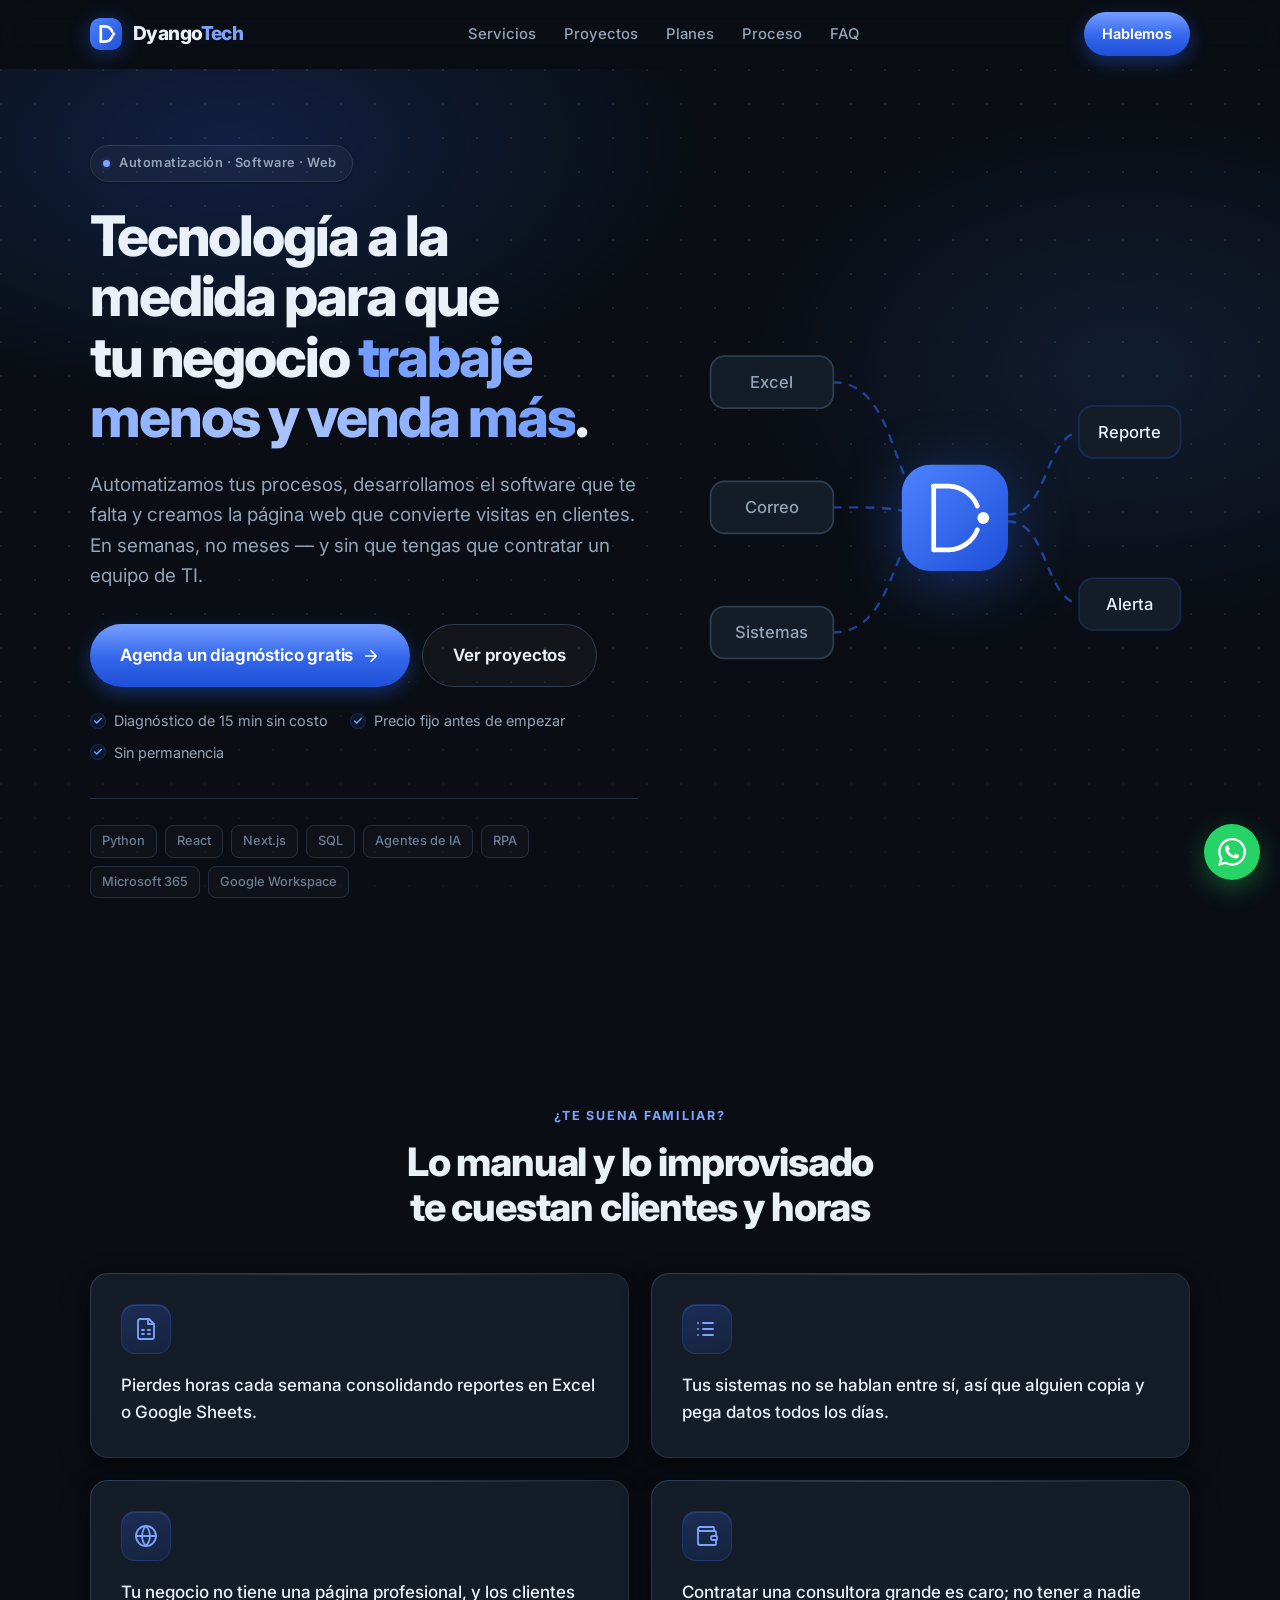
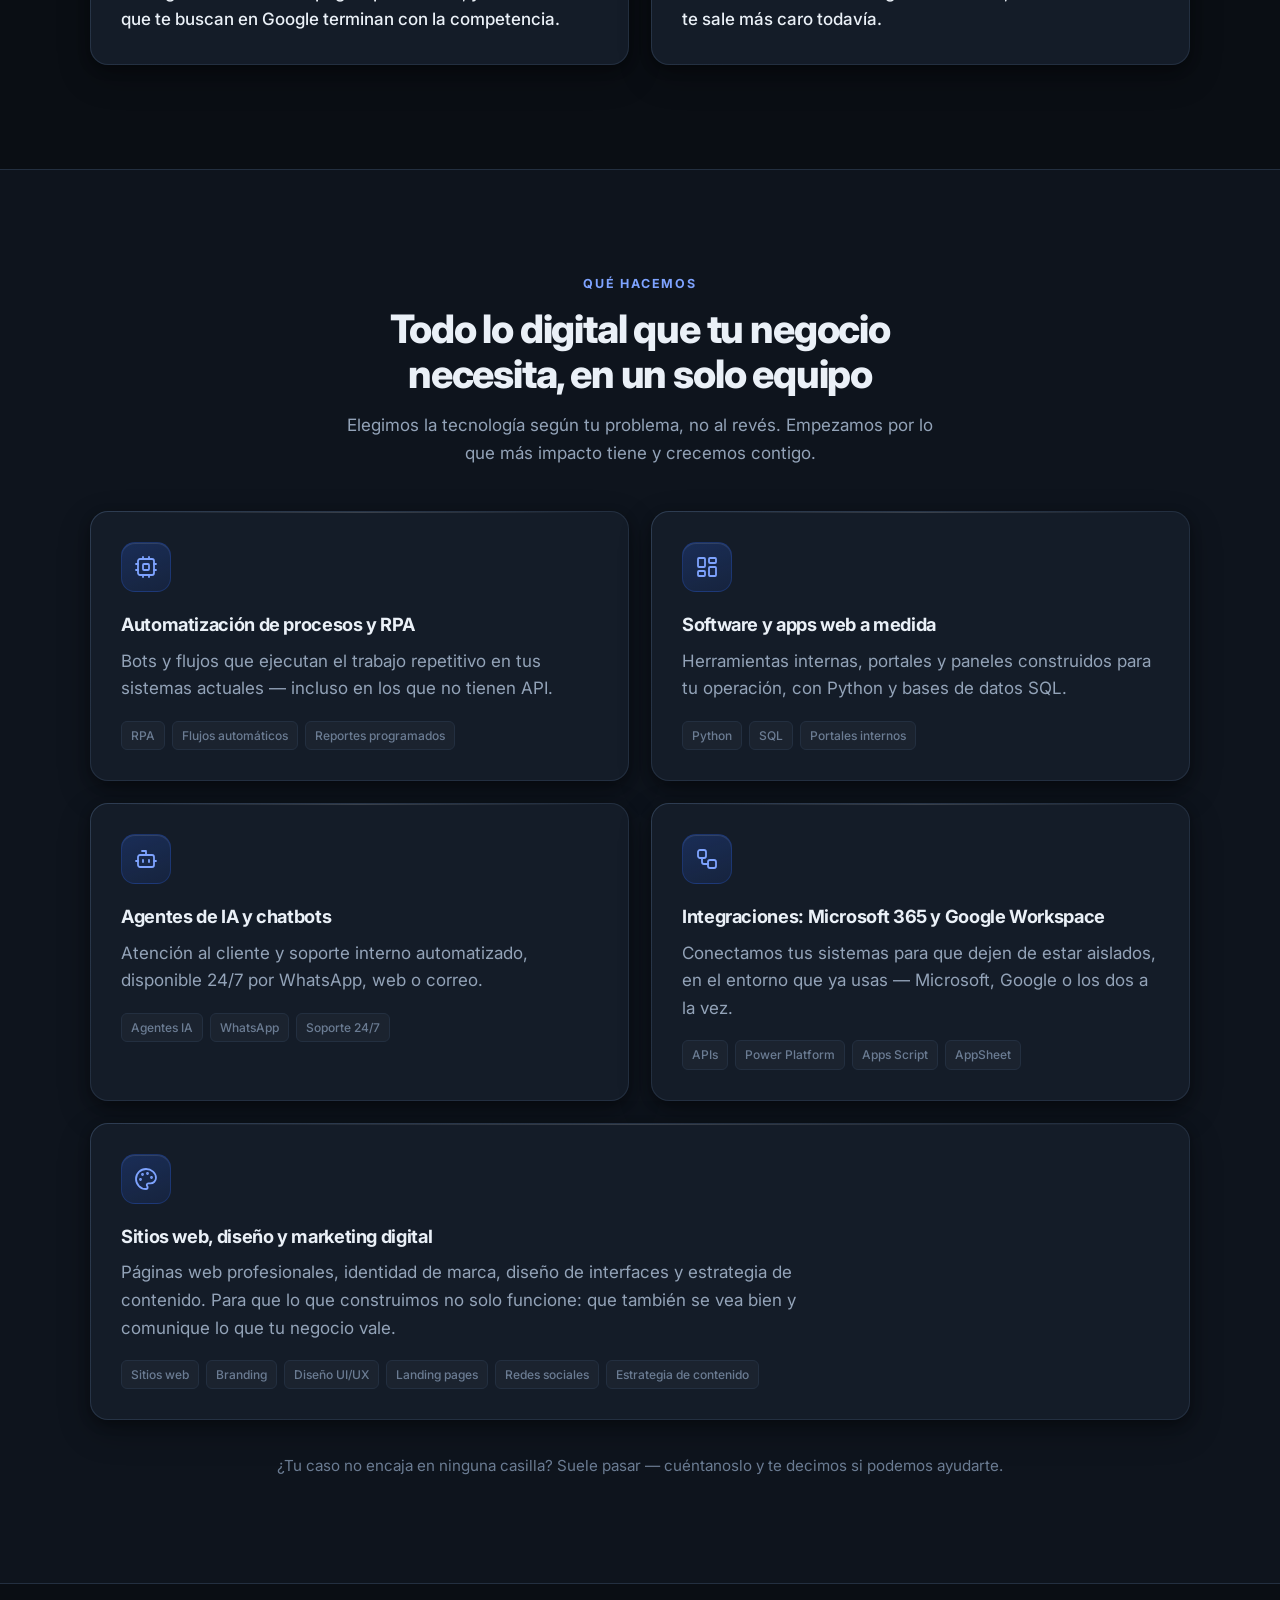
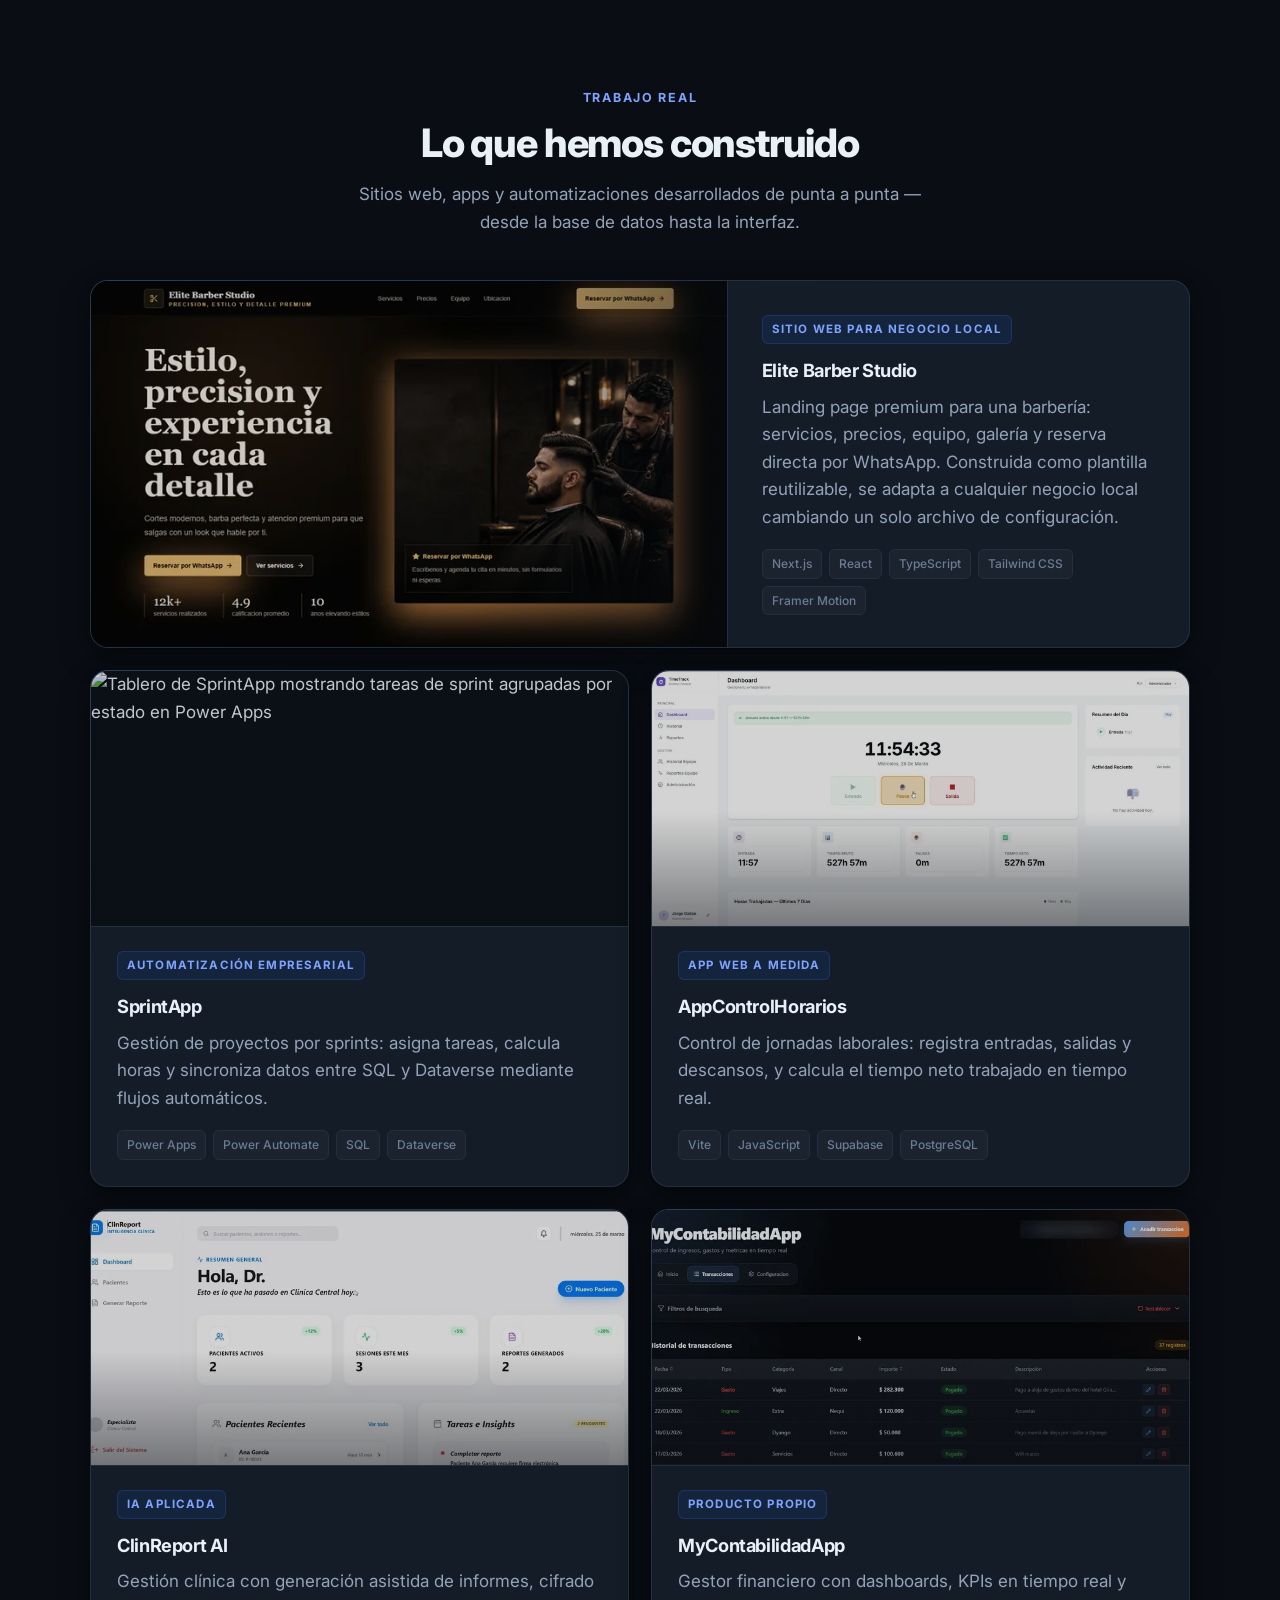
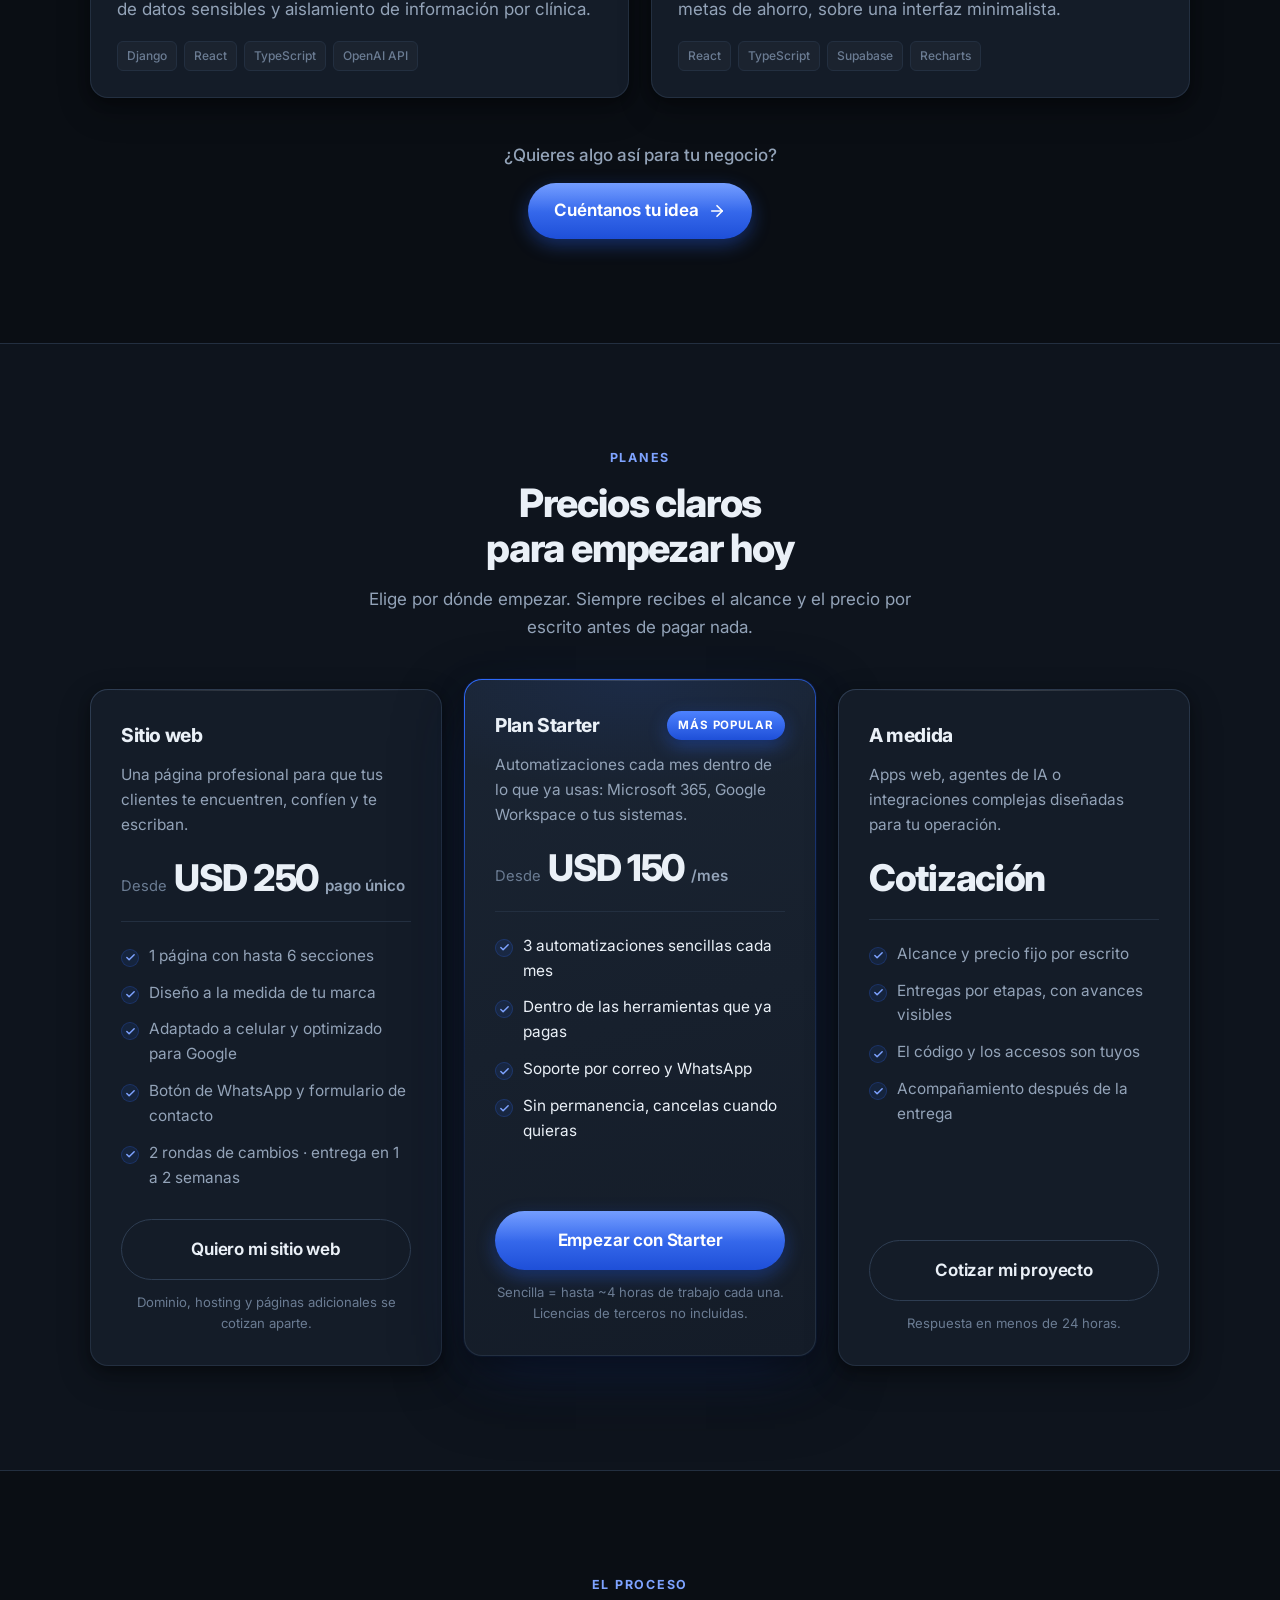
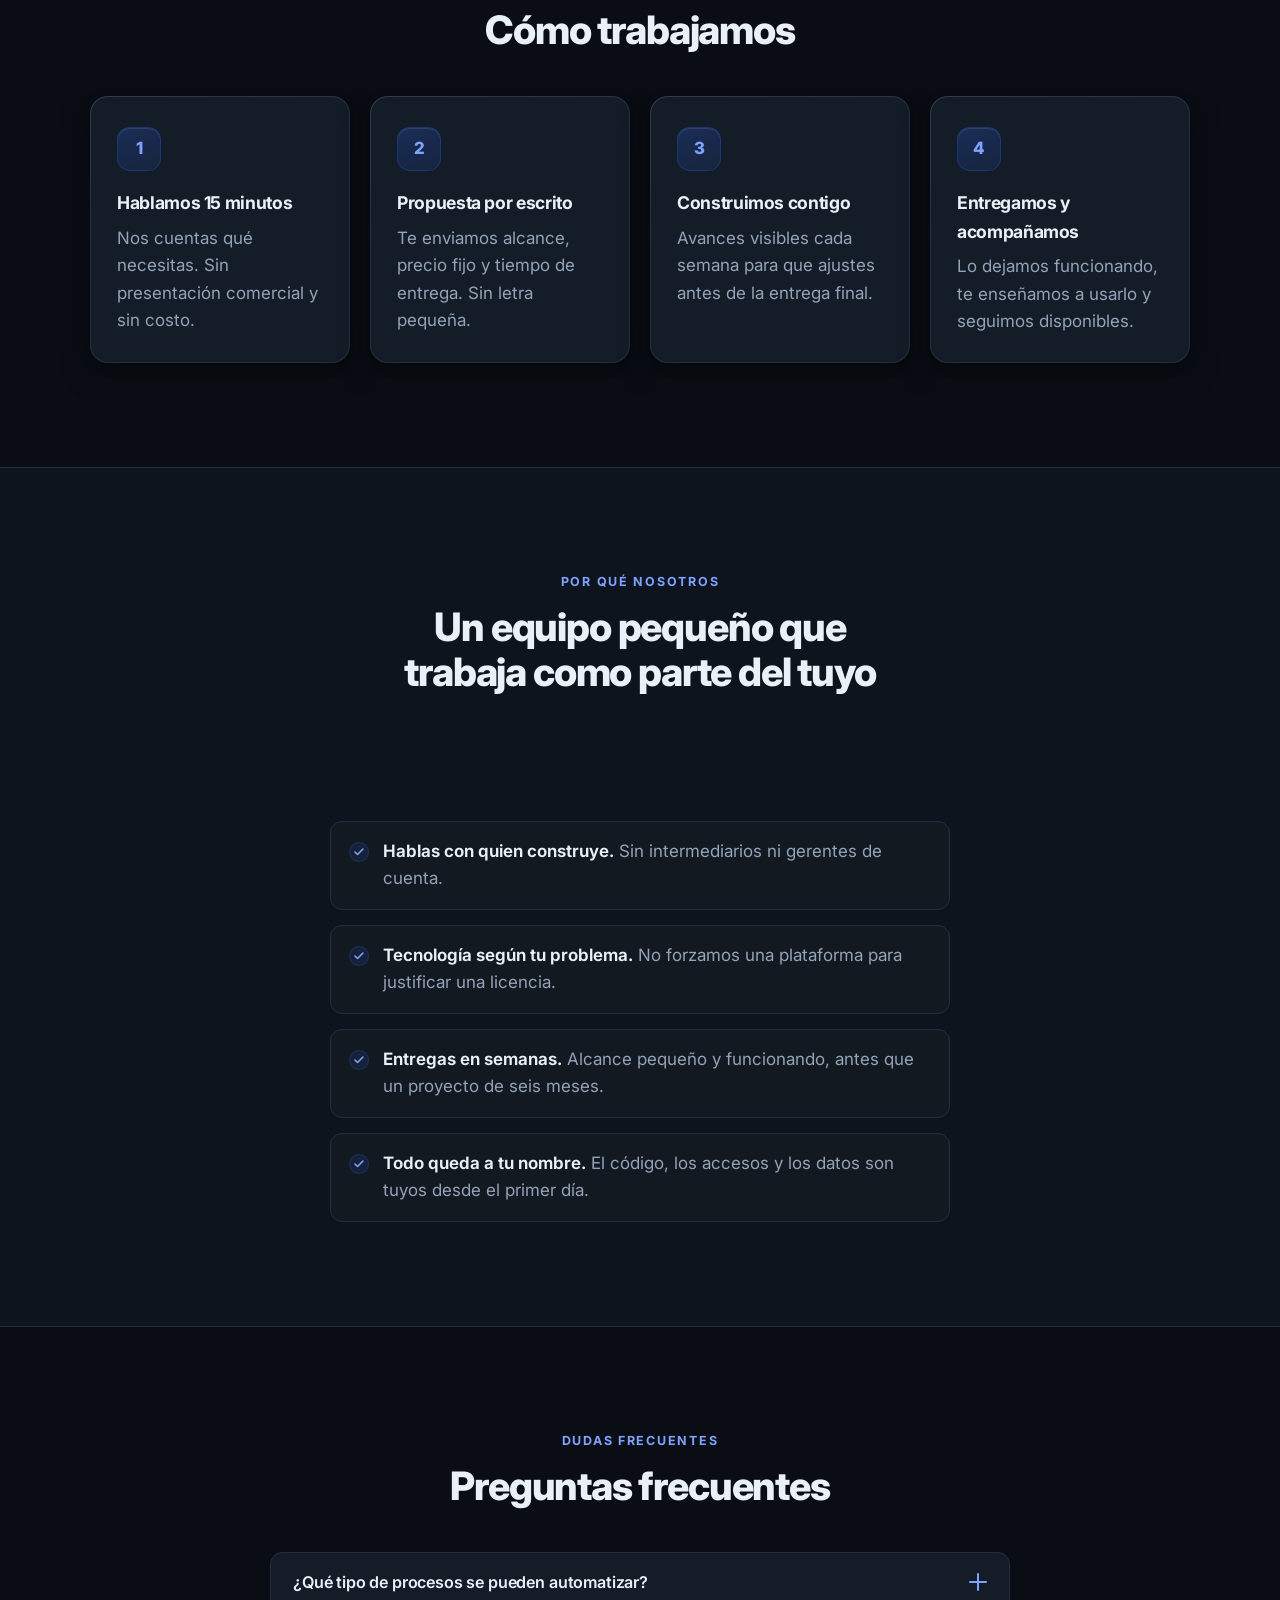
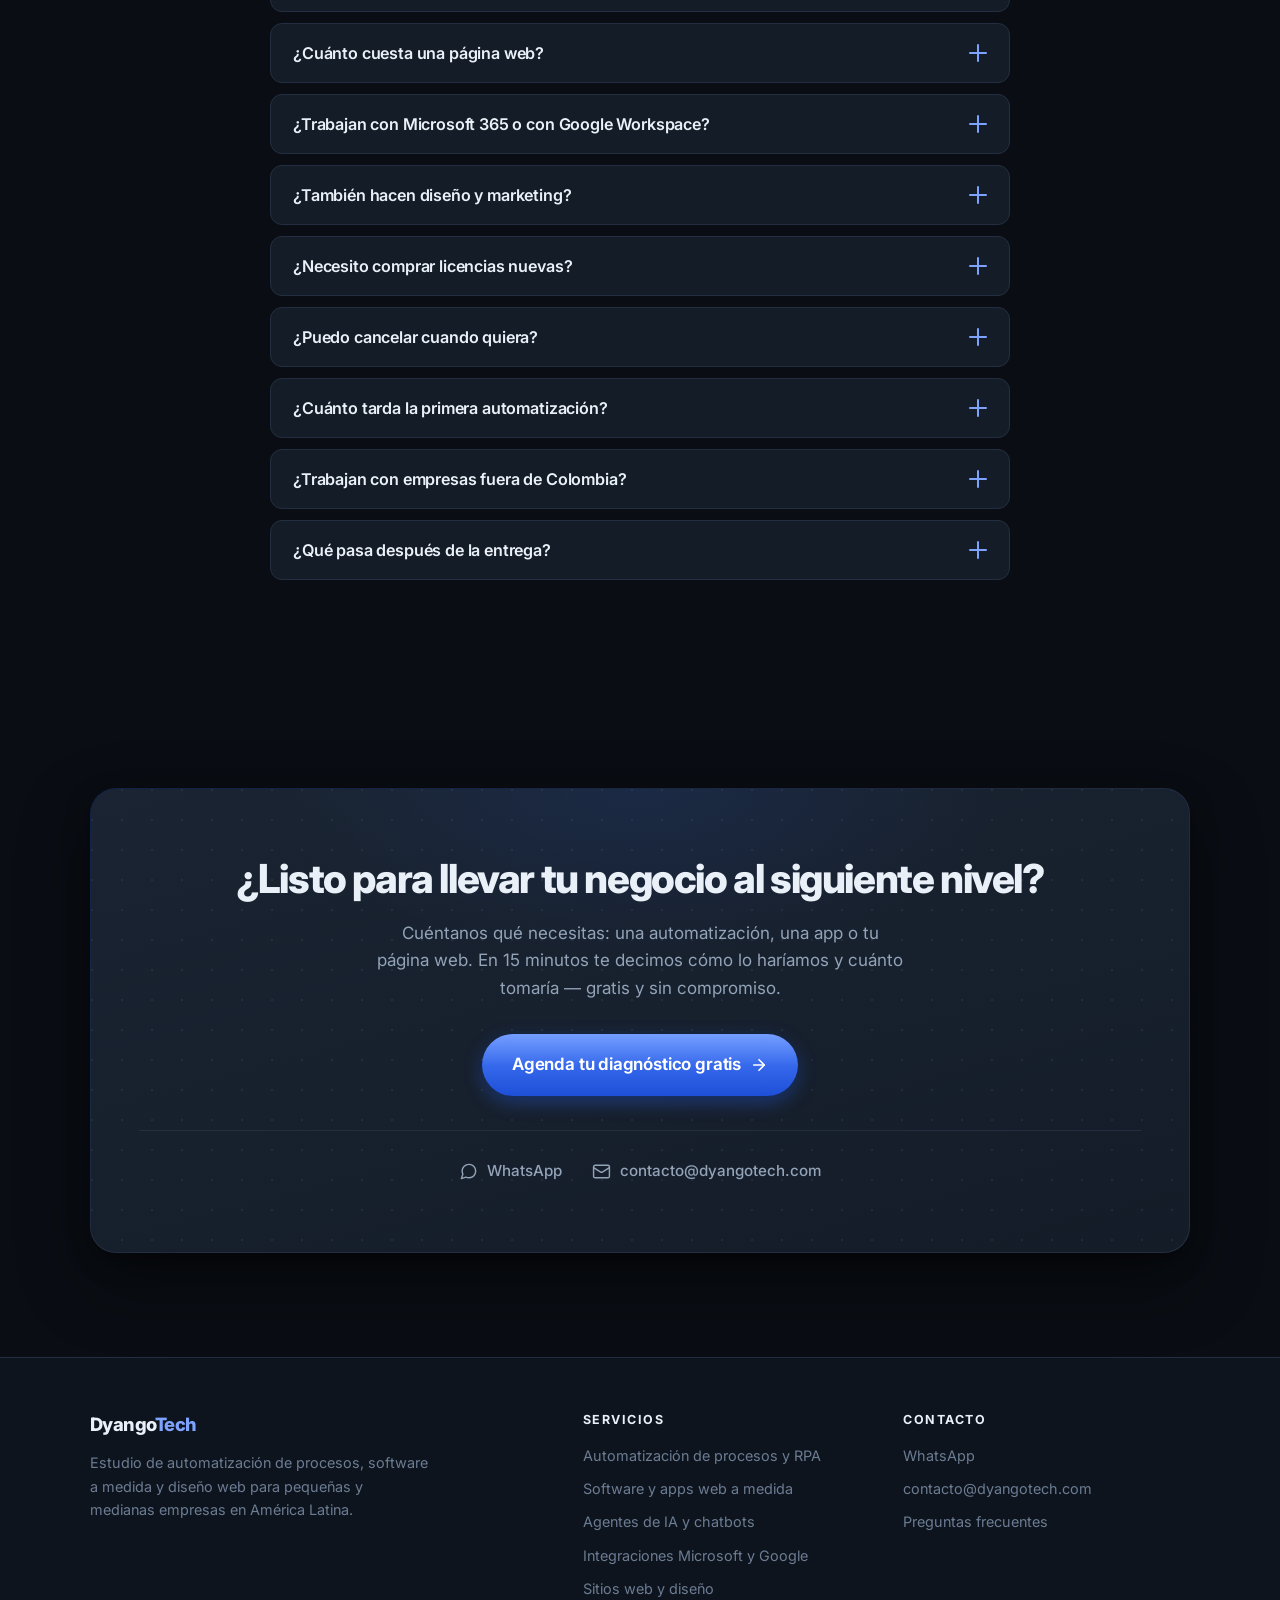
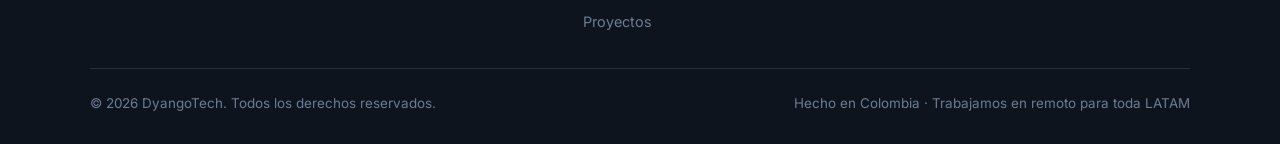
==== commit 429d0e6d: "Rediseño de la landing: planes, proyecto BarberiAPP y entorno Google - Reordena secciones: proyectos" ====
--- a/index.html
+++ b/index.html
@@ -8,11 +8,11 @@
   <!-- =========================================================
        SEO PRINCIPAL
        Keywords objetivo: automatización de procesos, software a medida,
-       RPA, agentes de IA, aplicaciones web, integraciones, Microsoft 365
+       RPA, agentes de IA, aplicaciones web, integraciones, Microsoft 365, Google Workspace
        ========================================================= -->
-  <title>Automatización de procesos y software a medida para pymes | DyangoTech</title>
-  <meta name="description" content="Automatizamos tareas repetitivas y desarrollamos software a medida para pymes: RPA, aplicaciones web, agentes de IA e integraciones con Microsoft 365. Implementación en semanas. Agenda una llamada de 15 minutos." />
-  <meta name="keywords" content="automatización de procesos, software a medida, RPA, Power Automate, agentes de IA, chatbots, aplicaciones web a medida, integraciones API, Microsoft 365, automatización empresarial, desarrollo Python" />
+  <title>Automatización, software a medida y páginas web para pymes | DyangoTech</title>
+  <meta name="description" content="Automatizamos procesos, desarrollamos software a medida y creamos páginas web profesionales para pymes: RPA, apps web, agentes de IA e integraciones. Entregas en semanas. Diagnóstico gratis de 15 minutos." />
+  <meta name="keywords" content="automatización de procesos, software a medida, RPA, Power Automate, agentes de IA, chatbots, aplicaciones web a medida, páginas web para negocios, diseño web, integraciones API, Microsoft 365, Google Workspace, Google Apps Script, AppSheet, automatización empresarial, desarrollo Python" />
   <meta name="robots" content="index, follow, max-image-preview:large" />
   <meta name="author" content="DyangoTech" />
   <link rel="canonical" href="https://dyangotech.com/" />
@@ -21,8 +21,8 @@
   <meta property="og:type" content="website" />
   <meta property="og:site_name" content="DyangoTech" />
   <meta property="og:locale" content="es_LA" />
-  <meta property="og:title" content="Automatización de procesos y software a medida | DyangoTech" />
-  <meta property="og:description" content="Automatizamos lo repetitivo y construimos el software que te falta. RPA, apps web, agentes de IA e integraciones — en semanas, no meses." />
+  <meta property="og:title" content="Automatización, software y páginas web a medida | DyangoTech" />
+  <meta property="og:description" content="Automatizamos lo repetitivo y construimos el software y la web que te faltan. RPA, apps web, agentes de IA y sitios web — en semanas, no meses." />
   <meta property="og:url" content="https://dyangotech.com/" />
   <!-- TODO: sube og-image.png (1200x630) a la raíz del hosting -->
   <meta property="og:image" content="https://dyangotech.com/og-image.png" />
@@ -55,7 +55,7 @@
         "@type": "ProfessionalService",
         "@id": "https://dyangotech.com/#organization",
         "name": "DyangoTech",
-        "description": "Estudio de automatización de procesos y desarrollo de software a medida para pequeñas y medianas empresas.",
+        "description": "Estudio de automatización de procesos, desarrollo de software a medida y diseño web para pequeñas y medianas empresas.",
         "url": "https://dyangotech.com/",
         "logo": "https://dyangotech.com/logo.svg",
         "image": "https://dyangotech.com/og-image.png",
@@ -74,11 +74,15 @@
           "Integraciones de sistemas",
           "Microsoft 365",
           "Power Automate",
+          "Google Workspace",
+          "Google Apps Script",
+          "AppSheet",
           "Python",
           "SQL",
           "Diseño UI/UX",
           "Branding",
-          "Marketing digital"
+          "Marketing digital",
+          "Diseño web"
         ],
         "hasOfferCatalog": {
           "@type": "OfferCatalog",
@@ -87,8 +91,8 @@
             { "@type": "Offer", "itemOffered": { "@type": "Service", "name": "Automatización de procesos y RPA", "description": "Bots y flujos que ejecutan el trabajo repetitivo en tus sistemas actuales, con o sin API." } },
             { "@type": "Offer", "itemOffered": { "@type": "Service", "name": "Desarrollo de software a medida", "description": "Aplicaciones web, portales y herramientas internas construidas con Python y bases de datos SQL." } },
             { "@type": "Offer", "itemOffered": { "@type": "Service", "name": "Agentes de IA y chatbots", "description": "Atención al cliente y soporte interno automatizado 24/7 por WhatsApp, web o correo." } },
-            { "@type": "Offer", "itemOffered": { "@type": "Service", "name": "Integraciones y automatización Microsoft 365", "description": "Conectamos tus sistemas entre sí: APIs, Power Automate, Power Apps, Dataverse y reportes automáticos." } },
-            { "@type": "Offer", "itemOffered": { "@type": "Service", "name": "Diseño y marketing digital", "description": "Identidad de marca, diseño de interfaces, landing pages y estrategia de contenido para pequeñas y medianas empresas." } }
+            { "@type": "Offer", "itemOffered": { "@type": "Service", "name": "Integraciones y automatización en Microsoft 365 y Google Workspace", "description": "Conectamos tus sistemas entre sí: APIs, Power Automate, Power Apps, Google Apps Script, AppSheet y reportes automáticos." } },
+            { "@type": "Offer", "itemOffered": { "@type": "Service", "name": "Sitios web, diseño y marketing digital", "description": "Páginas web profesionales, identidad de marca, diseño de interfaces y estrategia de contenido para pequeñas y medianas empresas." } }
           ]
         }
       },
@@ -110,13 +114,18 @@
           },
           {
             "@type": "Question",
-            "name": "¿Trabajan solo con Microsoft 365?",
-            "acceptedAnswer": { "@type": "Answer", "text": "No. Microsoft 365 es una de las plataformas con las que trabajamos, pero también desarrollamos aplicaciones web con Python y SQL, agentes de IA, bots RPA e integraciones con cualquier sistema que tenga API." }
+            "name": "¿Cuánto cuesta una página web?",
+            "acceptedAnswer": { "@type": "Answer", "text": "Un sitio web profesional de una página (hasta 6 secciones y 2 rondas de cambios) parte desde USD 250 como pago único. Más páginas o funciones se cotizan según el alcance. Antes de empezar recibes el precio fijo por escrito." }
+          },
+          {
+            "@type": "Question",
+            "name": "¿Trabajan con Microsoft 365 o con Google Workspace?",
+            "acceptedAnswer": { "@type": "Answer", "text": "Con los dos. Automatizamos en Microsoft 365 (Power Automate, Power Apps) y en Google Workspace (Apps Script, AppSheet, Sheets), y conectamos ambos si tu equipo usa los dos. Además desarrollamos aplicaciones web con Python y SQL, agentes de IA, bots RPA e integraciones con cualquier sistema que tenga API." }
           },
           {
             "@type": "Question",
             "name": "¿También hacen diseño y marketing?",
-            "acceptedAnswer": { "@type": "Answer", "text": "Sí. Trabajamos con una diseñadora gráfica y cubrimos identidad de marca, diseño de interfaces, landing pages y estrategia de contenido, tanto como servicio aparte como complemento de lo que desarrollamos." }
+            "acceptedAnswer": { "@type": "Answer", "text": "Sí. Cubrimos identidad de marca, diseño de interfaces, landing pages y estrategia de contenido, tanto como servicio aparte como complemento de lo que desarrollamos." }
           },
           {
             "@type": "Question",
@@ -137,6 +146,11 @@
             "@type": "Question",
             "name": "¿Trabajan con empresas fuera de Colombia?",
             "acceptedAnswer": { "@type": "Answer", "text": "Sí. Trabajamos en remoto con empresas de toda América Latina y coordinamos en tu zona horaria." }
+          },
+          {
+            "@type": "Question",
+            "name": "¿Qué pasa después de la entrega?",
+            "acceptedAnswer": { "@type": "Answer", "text": "Te enseñamos a usar lo que construimos y seguimos disponibles para ajustes y soporte. Si necesitas mejoras continuas, puedes sumarte a un plan mensual." }
           }
         ]
       }
@@ -181,13 +195,13 @@
       <nav class="header-nav" aria-label="Navegación principal">
         <a href="#servicios">Servicios</a>
         <a href="#proyectos">Proyectos</a>
-        <a href="#plan">Plan</a>
-        <a href="#como-funciona">Cómo funciona</a>
+        <a href="#planes">Planes</a>
+        <a href="#como-funciona">Proceso</a>
         <a href="#faq">FAQ</a>
       </nav>
 
       <a class="btn btn-cta btn-sm header-cta"
-         href="https://wa.me/573133448250?text=Hola%20DyangoTech%2C%20quiero%20contarles%20mi%20proceso"
+         href="https://wa.me/573133448250?text=Hola%20DyangoTech%2C%20quiero%20contarles%20mi%20proyecto"
          target="_blank" rel="noopener">
         Hablemos
       </a>
@@ -200,44 +214,43 @@
     <section id="hero" class="hero">
       <div class="hero-bg" aria-hidden="true"></div>
       <div class="container hero-inner">
-
         <div class="hero-copy">
           <p class="eyebrow">
             <span class="eyebrow-dot" aria-hidden="true"></span>
-            Automatización &amp; desarrollo a medida
+            Automatización · Software · Web
           </p>
-
           <h1 class="hero-title">
-            Automatizamos procesos y construimos el
-            <span class="grad-text">software que tu negocio necesita</span>.
+            Tecnología a la medida para que tu negocio
+            <span class="grad-text">trabaje menos y venda más</span>.
           </h1>
-
           <p class="hero-sub">
-            Automatizaciones, aplicaciones web, agentes de IA e integraciones.
-            Lo que hoy haces a mano, funcionando solo — en semanas, no meses.
-            Sin que contrates un equipo de TI.
+            Automatizamos tus procesos, desarrollamos el software que te falta y creamos
+            la página web que convierte visitas en clientes. En semanas, no meses — y sin
+            que tengas que contratar un equipo de TI.
           </p>
-
           <div class="hero-cta">
             <a class="btn btn-cta btn-lg"
-               href="https://wa.me/573133448250?text=Hola%20DyangoTech%2C%20quiero%20contarles%20mi%20proceso"
+               href="https://wa.me/573133448250?text=Hola%20DyangoTech%2C%20quiero%20contarles%20mi%20proyecto"
                target="_blank" rel="noopener">
-              Cuéntanos tu proceso
+              Agenda un diagnóstico gratis
               <svg viewBox="0 0 24 24" fill="none" stroke="currentColor" stroke-width="2.2" stroke-linecap="round" stroke-linejoin="round" aria-hidden="true"><path d="M5 12h14"/><path d="m12 5 7 7-7 7"/></svg>
             </a>
-            <p class="hero-note">
-              15 minutos por WhatsApp, sin compromiso.
-              Te decimos gratis si se puede automatizar.
-            </p>
-          </div>
-
+            <a class="btn btn-ghost btn-lg" href="#proyectos">Ver proyectos</a>
+          </div>
+          <ul class="hero-trust" aria-label="Garantías">
+            <li>Diagnóstico de 15 min sin costo</li>
+            <li>Precio fijo antes de empezar</li>
+            <li>Sin permanencia</li>
+          </ul>
           <ul class="hero-chips" aria-label="Tecnologías con las que trabajamos">
             <li>Python</li>
+            <li>React</li>
+            <li>Next.js</li>
             <li>SQL</li>
             <li>Agentes de IA</li>
             <li>RPA</li>
-            <li>APIs</li>
             <li>Microsoft 365</li>
+            <li>Google Workspace</li>
           </ul>
         </div>
 
@@ -294,38 +307,34 @@
             </g>
           </svg>
         </div>
-
       </div>
     </section>
 
     <!-- ===================== EL PROBLEMA ===================== -->
     <section id="problema" class="section">
       <div class="container">
-        <p class="section-eyebrow">El costo de lo manual</p>
-        <h2 class="section-title">El trabajo repetitivo te cuesta más de lo que crees</h2>
+        <p class="section-eyebrow">¿Te suena familiar?</p>
+        <h2 class="section-title">Lo manual y lo improvisado te cuestan clientes y horas</h2>
 
         <div class="grid grid-2 problem-grid">
           <article class="card card-problem">
             <span class="card-icon" aria-hidden="true">
               <svg viewBox="0 0 24 24" fill="none" stroke="currentColor" stroke-width="1.8" stroke-linecap="round" stroke-linejoin="round"><path d="M15 2H6a2 2 0 0 0-2 2v16a2 2 0 0 0 2 2h12a2 2 0 0 0 2-2V7Z"/><path d="M14 2v5h5"/><path d="M8 13h2"/><path d="M14 13h2"/><path d="M8 17h2"/><path d="M14 17h2"/></svg>
             </span>
-            <p>Pierdes horas cada semana consolidando reportes en Excel.</p>
-          </article>
-
-          <article class="card card-problem">
-            <span class="card-icon" aria-hidden="true">
-              <svg viewBox="0 0 24 24" fill="none" stroke="currentColor" stroke-width="1.8" stroke-linecap="round" stroke-linejoin="round"><path d="M22 10.5V6a2 2 0 0 0-2-2H4a2 2 0 0 0-2 2v12c0 1.1.9 2 2 2h9.5"/><path d="m22 7-8.97 5.7a1.94 1.94 0 0 1-2.06 0L2 7"/><path d="M20 13.5v3"/><path d="M20 20h.01"/></svg>
-            </span>
-            <p>Los recordatorios y seguimientos se quedan perdidos en el correo de alguien.</p>
-          </article>
-
+            <p>Pierdes horas cada semana consolidando reportes en Excel o Google Sheets.</p>
+          </article>
           <article class="card card-problem">
             <span class="card-icon" aria-hidden="true">
               <svg viewBox="0 0 24 24" fill="none" stroke="currentColor" stroke-width="1.8" stroke-linecap="round" stroke-linejoin="round"><path d="M8 6h10"/><path d="M8 12h10"/><path d="M8 18h10"/><path d="M3 6h.01"/><path d="M3 12h.01"/><path d="M3 18h.01"/></svg>
             </span>
             <p>Tus sistemas no se hablan entre sí, así que alguien copia y pega datos todos los días.</p>
           </article>
-
+          <article class="card card-problem">
+            <span class="card-icon" aria-hidden="true">
+              <svg viewBox="0 0 24 24" fill="none" stroke="currentColor" stroke-width="1.8" stroke-linecap="round" stroke-linejoin="round"><circle cx="12" cy="12" r="10"/><path d="M2 12h20"/><path d="M12 2a15.3 15.3 0 0 1 4 10 15.3 15.3 0 0 1-4 10 15.3 15.3 0 0 1-4-10 15.3 15.3 0 0 1 4-10z"/></svg>
+            </span>
+            <p>Tu negocio no tiene una página profesional, y los clientes que te buscan en Google terminan con la competencia.</p>
+          </article>
           <article class="card card-problem">
             <span class="card-icon" aria-hidden="true">
               <svg viewBox="0 0 24 24" fill="none" stroke="currentColor" stroke-width="1.8" stroke-linecap="round" stroke-linejoin="round"><path d="M19 7V4a1 1 0 0 0-1-1H5a2 2 0 0 0 0 4h15a1 1 0 0 1 1 1v4h-3a2 2 0 0 0 0 4h3a1 1 0 0 0 1-1v-2a1 1 0 0 0-1-1"/><path d="M3 5v14a2 2 0 0 0 2 2h15a1 1 0 0 0 1-1v-4"/></svg>
@@ -336,14 +345,14 @@
       </div>
     </section>
 
-    <!-- ===================== SERVICIOS (4 PILARES) ===================== -->
+    <!-- ===================== SERVICIOS ===================== -->
     <section id="servicios" class="section section-alt">
       <div class="container">
         <p class="section-eyebrow">Qué hacemos</p>
-        <h2 class="section-title">Cuatro formas de quitarte trabajo de encima</h2>
+        <h2 class="section-title">Todo lo digital que tu negocio necesita, en un solo equipo</h2>
         <p class="section-lead">
-          No somos solo una consultora de Microsoft. Elegimos la tecnología según tu problema,
-          no al revés.
+          Elegimos la tecnología según tu problema, no al revés. Empezamos por lo que
+          más impacto tiene y crecemos contigo.
         </p>
 
         <div class="grid grid-2 cap-grid">
@@ -394,13 +403,13 @@
             <span class="card-icon" aria-hidden="true">
               <svg viewBox="0 0 24 24" fill="none" stroke="currentColor" stroke-width="1.8" stroke-linecap="round" stroke-linejoin="round"><rect width="8" height="8" x="3" y="3" rx="2"/><path d="M7 11v4a2 2 0 0 0 2 2h4"/><rect width="8" height="8" x="13" y="13" rx="2"/></svg>
             </span>
-            <h3 class="card-title">Integraciones y Microsoft 365</h3>
+            <h3 class="card-title">Integraciones: Microsoft 365 y Google Workspace</h3>
             <p>
-              Conectamos tus sistemas para que dejen de estar aislados: APIs,
-              Power Automate, Power Apps y Dataverse.
+              Conectamos tus sistemas para que dejen de estar aislados, en el entorno
+              que ya usas — Microsoft, Google o los dos a la vez.
             </p>
             <ul class="card-tags">
-              <li>APIs</li><li>Power Platform</li><li>Sincronización</li>
+              <li>APIs</li><li>Power Platform</li><li>Apps Script</li><li>AppSheet</li>
             </ul>
           </article>
 
@@ -408,14 +417,14 @@
             <span class="card-icon" aria-hidden="true">
               <svg viewBox="0 0 24 24" fill="none" stroke="currentColor" stroke-width="1.8" stroke-linecap="round" stroke-linejoin="round"><circle cx="13.5" cy="6.5" r=".5" fill="currentColor"/><circle cx="17.5" cy="10.5" r=".5" fill="currentColor"/><circle cx="8.5" cy="7.5" r=".5" fill="currentColor"/><circle cx="6.5" cy="12.5" r=".5" fill="currentColor"/><path d="M12 2C6.5 2 2 6.5 2 12s4.5 10 10 10c.926 0 1.648-.746 1.648-1.688 0-.437-.18-.835-.437-1.125-.29-.289-.438-.652-.438-1.125a1.64 1.64 0 0 1 1.668-1.668h1.996c3.051 0 5.555-2.503 5.555-5.554C21.965 6.012 17.461 2 12 2z"/></svg>
             </span>
-            <h3 class="card-title">Diseño y marketing digital</h3>
+            <h3 class="card-title">Sitios web, diseño y marketing digital</h3>
             <p>
-              Identidad de marca, diseño de interfaces, landing pages y estrategia de contenido.
-              Trabajamos con una diseñadora gráfica para que lo que construimos también
-              se vea bien y se comunique bien.
+              Páginas web profesionales, identidad de marca, diseño de interfaces y estrategia de contenido.
+              Para que lo que construimos no solo funcione: que también se vea bien
+              y comunique lo que tu negocio vale.
             </p>
             <ul class="card-tags">
-              <li>Branding</li><li>Diseño UI/UX</li><li>Landing pages</li><li>Redes sociales</li><li>Estrategia de contenido</li>
+              <li>Sitios web</li><li>Branding</li><li>Diseño UI/UX</li><li>Landing pages</li><li>Redes sociales</li><li>Estrategia de contenido</li>
             </ul>
           </article>
 
@@ -427,89 +436,218 @@
       </div>
     </section>
 
-    <!-- ===================== PLAN STARTER (OFERTA ANCLA) ===================== -->
-    <section id="plan" class="section">
+    <!-- =====================================================================
+         PROYECTOS
+         NOTA: esta seccion muestra productos ya construidos, NO casos de
+         clientes ni testimonios. Cuando tengas clientes reales con permiso
+         para publicar, agrega una seccion de testimonios aparte.
+         ===================================================================== -->
+    <section id="proyectos" class="section">
       <div class="container">
-        <p class="section-eyebrow">Por dónde empezar</p>
-        <h2 class="section-title">Un plan mensual, sin proyectos eternos</h2>
+        <p class="section-eyebrow">Trabajo real</p>
+        <h2 class="section-title">Lo que hemos construido</h2>
         <p class="section-lead">
-          Para proyectos más grandes — apps a medida, agentes de IA o integraciones complejas —
-          cotizamos aparte según el alcance.
+          Sitios web, apps y automatizaciones desarrollados de punta a punta — desde
+          la base de datos hasta la interfaz.
         </p>
 
-        <div class="offer-wrap">
-          <article class="offer-card">
-            <div class="offer-head">
-              <span class="offer-badge">Plan Starter</span>
-              <span class="offer-tag">Más popular para empezar</span>
-            </div>
-
-            <p class="offer-desc">
-              3 automatizaciones al mes dentro de las herramientas que ya usas
-              (Microsoft 365, tus sistemas o tus hojas de cálculo) + soporte por correo.
-            </p>
-
-            <div class="offer-price">
-              <span class="offer-price-from">Desde</span>
-              <span class="offer-price-amount">USD 150</span>
-              <span class="offer-price-period">/mes</span>
-            </div>
-
-            <ul class="offer-list">
-              <li>3 automatizaciones cada mes</li>
+        <div class="grid grid-2 proj-grid">
+
+          <article class="card card-proj card-proj-feature">
+            <figure class="proj-shot">
+              <img src="img/proyecto-barberia.webp" width="880" height="420" loading="lazy" decoding="async"
+                   alt="Landing page de Elite Barber Studio con el titular, botones de reserva por WhatsApp y foto de un barbero trabajando" />
+            </figure>
+            <div class="proj-body">
+              <span class="proj-kind">Sitio web para negocio local</span>
+              <h3 class="card-title">Elite Barber Studio</h3>
+              <p>Landing page premium para una barbería: servicios, precios, equipo, galería y reserva directa por WhatsApp. Construida como plantilla reutilizable, se adapta a cualquier negocio local cambiando un solo archivo de configuración.</p>
+              <ul class="card-tags"><li>Next.js</li><li>React</li><li>TypeScript</li><li>Tailwind CSS</li><li>Framer Motion</li></ul>
+            </div>
+          </article>
+
+          <article class="card card-proj">
+            <figure class="proj-shot">
+              <img src="img/proyecto-sprintapp.webp" width="880" height="420" loading="lazy" decoding="async"
+                   alt="Tablero de SprintApp mostrando tareas de sprint agrupadas por estado en Power Apps" />
+            </figure>
+            <div class="proj-body">
+              <span class="proj-kind">Automatización empresarial</span>
+              <h3 class="card-title">SprintApp</h3>
+              <p>Gestión de proyectos por sprints: asigna tareas, calcula horas y sincroniza datos entre SQL y Dataverse mediante flujos automáticos.</p>
+              <ul class="card-tags"><li>Power Apps</li><li>Power Automate</li><li>SQL</li><li>Dataverse</li></ul>
+            </div>
+          </article>
+
+          <article class="card card-proj">
+            <figure class="proj-shot">
+              <img src="img/proyecto-controlhorarios.webp" width="880" height="420" loading="lazy" decoding="async"
+                   alt="Panel de AppControlHorarios con reloj de jornada activa y totales de horas trabajadas" />
+            </figure>
+            <div class="proj-body">
+              <span class="proj-kind">App web a medida</span>
+              <h3 class="card-title">AppControlHorarios</h3>
+              <p>Control de jornadas laborales: registra entradas, salidas y descansos, y calcula el tiempo neto trabajado en tiempo real.</p>
+              <ul class="card-tags"><li>Vite</li><li>JavaScript</li><li>Supabase</li><li>PostgreSQL</li></ul>
+            </div>
+          </article>
+
+          <article class="card card-proj">
+            <figure class="proj-shot">
+              <img src="img/proyecto-clinreport.webp" width="880" height="420" loading="lazy" decoding="async"
+                   alt="Panel de ClinReport AI con indicadores de pacientes activos, sesiones e informes generados" />
+            </figure>
+            <div class="proj-body">
+              <span class="proj-kind">IA aplicada</span>
+              <h3 class="card-title">ClinReport AI</h3>
+              <p>Gestión clínica con generación asistida de informes, cifrado de datos sensibles y aislamiento de información por clínica.</p>
+              <ul class="card-tags"><li>Django</li><li>React</li><li>TypeScript</li><li>OpenAI API</li></ul>
+            </div>
+          </article>
+
+          <article class="card card-proj">
+            <figure class="proj-shot">
+              <img src="img/proyecto-contabilidad.webp" width="880" height="420" loading="lazy" decoding="async"
+                   alt="Historial de transacciones de MyContabilidadApp con filtros y estados de pago" />
+            </figure>
+            <div class="proj-body">
+              <span class="proj-kind">Producto propio</span>
+              <h3 class="card-title">MyContabilidadApp</h3>
+              <p>Gestor financiero con dashboards, KPIs en tiempo real y metas de ahorro, sobre una interfaz minimalista.</p>
+              <ul class="card-tags"><li>React</li><li>TypeScript</li><li>Supabase</li><li>Recharts</li></ul>
+            </div>
+          </article>
+
+        </div>
+
+        <div class="section-cta">
+          <p>¿Quieres algo así para tu negocio?</p>
+          <a class="btn btn-cta" href="https://wa.me/573133448250?text=Hola%20DyangoTech%2C%20vi%20sus%20proyectos%20y%20quiero%20algo%20similar%20para%20mi%20negocio" target="_blank" rel="noopener">
+            Cuéntanos tu idea
+            <svg viewBox="0 0 24 24" fill="none" stroke="currentColor" stroke-width="2.2" stroke-linecap="round" stroke-linejoin="round" aria-hidden="true"><path d="M5 12h14"/><path d="m12 5 7 7-7 7"/></svg>
+          </a>
+        </div>
+      </div>
+    </section>
+
+    <!-- ===================== PLANES =====================
+         NOTA: el precio del Sitio web (USD 250) es un valor de referencia:
+         ajústalo a tu tarifa real antes de publicar.
+         ===================================================== -->
+    <section id="planes" class="section section-alt">
+      <div class="container">
+        <p class="section-eyebrow">Planes</p>
+        <h2 class="section-title">Precios claros para empezar hoy</h2>
+        <p class="section-lead">
+          Elige por dónde empezar. Siempre recibes el alcance y el precio por escrito
+          antes de pagar nada.
+        </p>
+
+        <div class="grid price-grid">
+          <article class="card price-card">
+            <div class="price-head">
+              <h3 class="price-name">Sitio web</h3>
+            </div>
+            <p class="price-desc">Una página profesional para que tus clientes te encuentren, confíen y te escriban.</p>
+            <div class="price-amount-row">
+              <span class="price-from">Desde</span>
+              <span class="price-amount">USD 250</span>
+              <span class="price-period">pago único</span>
+            </div>
+            <ul class="price-list">
+              <li>1 página con hasta 6 secciones</li>
+              <li>Diseño a la medida de tu marca</li>
+              <li>Adaptado a celular y optimizado para Google</li>
+              <li>Botón de WhatsApp y formulario de contacto</li>
+              <li>2 rondas de cambios · entrega en 1 a 2 semanas</li>
+            </ul>
+            <a class="btn btn-outline btn-block" href="https://wa.me/573133448250?text=Hola%20DyangoTech%2C%20me%20interesa%20un%20sitio%20web%20para%20mi%20negocio" target="_blank" rel="noopener">Quiero mi sitio web</a>
+            <p class="price-note">Dominio, hosting y páginas adicionales se cotizan aparte.</p>
+          </article>
+          <article class="card price-card is-featured">
+            <div class="price-head">
+              <h3 class="price-name">Plan Starter</h3>
+              <span class="price-tag">Más popular</span>
+            </div>
+            <p class="price-desc">Automatizaciones cada mes dentro de lo que ya usas: Microsoft 365, Google Workspace o tus sistemas.</p>
+            <div class="price-amount-row">
+              <span class="price-from">Desde</span>
+              <span class="price-amount">USD 150</span>
+              <span class="price-period">/mes</span>
+            </div>
+            <ul class="price-list">
+              <li>3 automatizaciones sencillas cada mes</li>
               <li>Dentro de las herramientas que ya pagas</li>
-              <li>Soporte por correo</li>
+              <li>Soporte por correo y WhatsApp</li>
               <li>Sin permanencia, cancelas cuando quieras</li>
             </ul>
-
-            <a class="btn btn-cta btn-block"
-               href="https://wa.me/573133448250?text=Hola%20DyangoTech%2C%20me%20interesa%20el%20Plan%20Starter"
-               target="_blank" rel="noopener">
-              Cuéntanos tu proceso
-            </a>
-            <p class="offer-note">15 minutos por WhatsApp, sin compromiso.</p>
+            <a class="btn btn-cta btn-block" href="https://wa.me/573133448250?text=Hola%20DyangoTech%2C%20me%20interesa%20el%20Plan%20Starter" target="_blank" rel="noopener">Empezar con Starter</a>
+            <p class="price-note">Sencilla = hasta ~4 horas de trabajo cada una. Licencias de terceros no incluidas.</p>
+          </article>
+          <article class="card price-card">
+            <div class="price-head">
+              <h3 class="price-name">A medida</h3>
+            </div>
+            <p class="price-desc">Apps web, agentes de IA o integraciones complejas diseñadas para tu operación.</p>
+            <div class="price-amount-row">
+              <span class="price-from"></span>
+              <span class="price-amount">Cotización</span>
+              
+            </div>
+            <ul class="price-list">
+              <li>Alcance y precio fijo por escrito</li>
+              <li>Entregas por etapas, con avances visibles</li>
+              <li>El código y los accesos son tuyos</li>
+              <li>Acompañamiento después de la entrega</li>
+            </ul>
+            <a class="btn btn-outline btn-block" href="https://wa.me/573133448250?text=Hola%20DyangoTech%2C%20quiero%20cotizar%20un%20proyecto%20a%20medida" target="_blank" rel="noopener">Cotizar mi proyecto</a>
+            <p class="price-note">Respuesta en menos de 24 horas.</p>
           </article>
         </div>
       </div>
     </section>
 
     <!-- ===================== CÓMO FUNCIONA ===================== -->
-    <section id="como-funciona" class="section section-alt">
+    <section id="como-funciona" class="section">
       <div class="container">
         <p class="section-eyebrow">El proceso</p>
-        <h2 class="section-title">Cómo funciona</h2>
+        <h2 class="section-title">Cómo trabajamos</h2>
 
         <ol class="steps">
           <li class="step">
             <span class="step-num">1</span>
             <h3 class="step-title">Hablamos 15 minutos</h3>
-            <p>Nos cuentas tu proceso más repetitivo. Sin presentación comercial.</p>
+            <p>Nos cuentas qué necesitas. Sin presentación comercial y sin costo.</p>
           </li>
           <li class="step">
             <span class="step-num">2</span>
-            <h3 class="step-title">Te decimos si se puede</h3>
-            <p>Definimos si se automatiza, con qué alcance y en cuánto tiempo. Con honestidad.</p>
+            <h3 class="step-title">Propuesta por escrito</h3>
+            <p>Te enviamos alcance, precio fijo y tiempo de entrega. Sin letra pequeña.</p>
           </li>
           <li class="step">
             <span class="step-num">3</span>
-            <h3 class="step-title">Lo implementamos</h3>
-            <p>Dentro de tus herramientas actuales — tú no cambias de sistema.</p>
+            <h3 class="step-title">Construimos contigo</h3>
+            <p>Avances visibles cada semana para que ajustes antes de la entrega final.</p>
+          </li>
+          <li class="step">
+            <span class="step-num">4</span>
+            <h3 class="step-title">Entregamos y acompañamos</h3>
+            <p>Lo dejamos funcionando, te enseñamos a usarlo y seguimos disponibles.</p>
           </li>
         </ol>
       </div>
     </section>
 
     <!-- ===================== POR QUÉ DYANGOTECH ===================== -->
-    <section id="por-que" class="section">
+    <section id="por-que" class="section section-alt">
       <div class="container">
         <div class="why-block">
           <p class="section-eyebrow">Por qué nosotros</p>
-          <h2 class="section-title">Por qué DyangoTech</h2>
+          <h2 class="section-title">Un equipo pequeño que trabaja como parte del tuyo</h2>
           <p class="why-text">
             Trabajamos directo contigo, sin capas de consultoría — implementamos con
-            las herramientas que ya pagas, no te vendemos software nuevo que no necesitas.
+            las herramientas que ya pagas, no te vendemos software que no necesitas.
           </p>
-
           <ul class="why-points">
             <li>
               <span class="why-check" aria-hidden="true"></span>
@@ -523,86 +661,12 @@
               <span class="why-check" aria-hidden="true"></span>
               <span><strong>Entregas en semanas.</strong> Alcance pequeño y funcionando, antes que un proyecto de seis meses.</span>
             </li>
+            <li>
+              <span class="why-check" aria-hidden="true"></span>
+              <span><strong>Todo queda a tu nombre.</strong> El código, los accesos y los datos son tuyos desde el primer día.</span>
+            </li>
           </ul>
         </div>
-      </div>
-    </section>
-
-    <!-- =====================================================================
-         PROYECTOS
-         NOTA: esta seccion muestra productos ya construidos, NO casos de
-         clientes ni testimonios. Cuando tengas clientes reales con permiso
-         para publicar, agrega una seccion de testimonios aparte.
-         ===================================================================== -->
-    <section id="proyectos" class="section section-alt">
-      <div class="container">
-        <p class="section-eyebrow">Trabajo real</p>
-        <h2 class="section-title">Lo que hemos construido</h2>
-        <p class="section-lead">
-          Productos y herramientas desarrollados de punta a punta — desde la base
-          de datos hasta la interfaz.
-        </p>
-
-        <div class="grid grid-2 proj-grid">
-
-          <article class="card card-proj">
-            <figure class="proj-shot">
-              <img src="img/proyecto-sprintapp.webp" width="880" height="420" loading="lazy" decoding="async"
-                   alt="Tablero de SprintApp mostrando tareas de sprint agrupadas por estado en Power Apps" />
-            </figure>
-            <div class="proj-body">
-              <span class="proj-kind">Automatización empresarial</span>
-              <h3 class="card-title">SprintApp</h3>
-              <p>Gestión de proyectos por sprints: asigna tareas, calcula horas y sincroniza datos entre SQL y Dataverse mediante flujos automáticos.</p>
-              <ul class="card-tags"><li>Power Apps</li><li>Power Automate</li><li>SQL</li><li>Dataverse</li></ul>
-            </div>
-          </article>
-
-          <article class="card card-proj">
-            <figure class="proj-shot">
-              <img src="img/proyecto-controlhorarios.webp" width="880" height="420" loading="lazy" decoding="async"
-                   alt="Panel de AppControlHorarios con reloj de jornada activa y totales de horas trabajadas" />
-            </figure>
-            <div class="proj-body">
-              <span class="proj-kind">App web a medida</span>
-              <h3 class="card-title">AppControlHorarios</h3>
-              <p>Control de jornadas laborales: registra entradas, salidas y descansos, y calcula el tiempo neto trabajado en tiempo real.</p>
-              <ul class="card-tags"><li>Vite</li><li>JavaScript</li><li>Supabase</li><li>PostgreSQL</li></ul>
-            </div>
-          </article>
-
-          <article class="card card-proj">
-            <figure class="proj-shot">
-              <img src="img/proyecto-clinreport.webp" width="880" height="420" loading="lazy" decoding="async"
-                   alt="Panel de ClinReport AI con indicadores de pacientes activos, sesiones e informes generados" />
-            </figure>
-            <div class="proj-body">
-              <span class="proj-kind">IA aplicada</span>
-              <h3 class="card-title">ClinReport AI</h3>
-              <p>Gestión clínica con generación asistida de informes, cifrado de datos sensibles y aislamiento de información por clínica.</p>
-              <ul class="card-tags"><li>Django</li><li>React</li><li>TypeScript</li><li>OpenAI API</li></ul>
-            </div>
-          </article>
-
-          <article class="card card-proj">
-            <figure class="proj-shot">
-              <img src="img/proyecto-contabilidad.webp" width="880" height="420" loading="lazy" decoding="async"
-                   alt="Historial de transacciones de MyContabilidadApp con filtros y estados de pago" />
-            </figure>
-            <div class="proj-body">
-              <span class="proj-kind">Producto propio</span>
-              <h3 class="card-title">MyContabilidadApp</h3>
-              <p>Gestor financiero con dashboards, KPIs en tiempo real y metas de ahorro, sobre una interfaz minimalista.</p>
-              <ul class="card-tags"><li>React</li><li>TypeScript</li><li>Supabase</li><li>Recharts</li></ul>
-            </div>
-          </article>
-
-        </div>
-
-        <p class="section-foot">
-          Todos construidos de cero por nuestro equipo: arquitectura, base de datos,
-          backend e interfaz.
-        </p>
       </div>
     </section>
 
@@ -613,6 +677,7 @@
         <h2 class="section-title">Preguntas frecuentes</h2>
 
         <div class="faq">
+
           <div class="faq-item">
             <button class="faq-q" type="button" aria-expanded="false">
               <span>¿Qué tipo de procesos se pueden automatizar?</span>
@@ -623,10 +688,18 @@
 
           <div class="faq-item">
             <button class="faq-q" type="button" aria-expanded="false">
-              <span>¿Trabajan solo con Microsoft 365?</span>
+              <span>¿Cuánto cuesta una página web?</span>
               <span class="faq-icon" aria-hidden="true"></span>
             </button>
-            <div class="faq-a"><p>No. Microsoft 365 es una de las plataformas con las que trabajamos, pero también desarrollamos aplicaciones web con Python y SQL, agentes de IA, bots RPA e integraciones con cualquier sistema que tenga API.</p></div>
+            <div class="faq-a"><p>Un sitio web profesional de una página (hasta 6 secciones y 2 rondas de cambios) parte desde USD 250 como pago único. Más páginas o funciones se cotizan según el alcance. Antes de empezar recibes el precio fijo por escrito.</p></div>
+          </div>
+
+          <div class="faq-item">
+            <button class="faq-q" type="button" aria-expanded="false">
+              <span>¿Trabajan con Microsoft 365 o con Google Workspace?</span>
+              <span class="faq-icon" aria-hidden="true"></span>
+            </button>
+            <div class="faq-a"><p>Con los dos. Automatizamos en Microsoft 365 (Power Automate, Power Apps) y en Google Workspace (Apps Script, AppSheet, Sheets), y conectamos ambos si tu equipo usa los dos. Además desarrollamos aplicaciones web con Python y SQL, agentes de IA, bots RPA e integraciones con cualquier sistema que tenga API.</p></div>
           </div>
 
           <div class="faq-item">
@@ -634,7 +707,7 @@
               <span>¿También hacen diseño y marketing?</span>
               <span class="faq-icon" aria-hidden="true"></span>
             </button>
-            <div class="faq-a"><p>Sí. Trabajamos con una diseñadora gráfica y cubrimos identidad de marca, diseño de interfaces, landing pages y estrategia de contenido, tanto como servicio aparte como complemento de lo que desarrollamos.</p></div>
+            <div class="faq-a"><p>Sí. Cubrimos identidad de marca, diseño de interfaces, landing pages y estrategia de contenido, tanto como servicio aparte como complemento de lo que desarrollamos.</p></div>
           </div>
 
           <div class="faq-item">
@@ -668,6 +741,15 @@
             </button>
             <div class="faq-a"><p>Sí. Trabajamos en remoto con empresas de toda América Latina y coordinamos en tu zona horaria.</p></div>
           </div>
+
+          <div class="faq-item">
+            <button class="faq-q" type="button" aria-expanded="false">
+              <span>¿Qué pasa después de la entrega?</span>
+              <span class="faq-icon" aria-hidden="true"></span>
+            </button>
+            <div class="faq-a"><p>Te enseñamos a usar lo que construimos y seguimos disponibles para ajustes y soporte. Si necesitas mejoras continuas, puedes sumarte a un plan mensual.</p></div>
+          </div>
+
         </div>
       </div>
     </section>
@@ -676,16 +758,16 @@
     <section id="contacto" class="section final-cta">
       <div class="container">
         <div class="final-card">
-          <h2 class="final-title">¿Listo para dejar de hacerlo a mano?</h2>
+          <h2 class="final-title">¿Listo para llevar tu negocio al siguiente nivel?</h2>
           <p class="final-sub">
-            Escríbenos cuál es tu proceso más repetitivo. En 15 minutos te decimos
-            si se puede automatizar y cuánto tomaría — gratis y sin compromiso.
+            Cuéntanos qué necesitas: una automatización, una app o tu página web.
+            En 15 minutos te decimos cómo lo haríamos y cuánto tomaría — gratis y sin compromiso.
           </p>
 
           <a class="btn btn-cta btn-lg"
-             href="https://wa.me/573133448250?text=Hola%20DyangoTech%2C%20quiero%20contarles%20mi%20proceso"
+             href="https://wa.me/573133448250?text=Hola%20DyangoTech%2C%20quiero%20contarles%20mi%20proyecto"
              target="_blank" rel="noopener">
-            Cuéntanos tu proceso
+            Agenda tu diagnóstico gratis
             <svg viewBox="0 0 24 24" fill="none" stroke="currentColor" stroke-width="2.2" stroke-linecap="round" stroke-linejoin="round" aria-hidden="true"><path d="M5 12h14"/><path d="m12 5 7 7-7 7"/></svg>
           </a>
 
@@ -705,6 +787,11 @@
 
   </main>
 
+  <!-- Botón flotante de WhatsApp -->
+  <a class="wa-float" href="https://wa.me/573133448250?text=Hola%20DyangoTech%2C%20quiero%20contarles%20mi%20proyecto" target="_blank" rel="noopener" aria-label="Escríbenos por WhatsApp">
+    <svg viewBox="0 0 24 24" fill="currentColor" aria-hidden="true"><path d="M17.47 14.38c-.3-.15-1.76-.87-2.03-.97-.27-.1-.47-.15-.67.15-.2.3-.77.97-.94 1.17-.17.2-.35.22-.64.07-.3-.15-1.26-.46-2.39-1.47-.88-.79-1.48-1.76-1.65-2.06-.17-.3-.02-.46.13-.61.13-.13.3-.35.45-.52.15-.17.2-.3.3-.5.1-.2.05-.37-.02-.52-.07-.15-.67-1.61-.92-2.2-.24-.58-.49-.5-.67-.51h-.57c-.2 0-.52.07-.79.37-.27.3-1.04 1.02-1.04 2.48s1.07 2.88 1.21 3.08c.15.2 2.1 3.2 5.08 4.49.71.31 1.26.49 1.69.63.71.23 1.36.2 1.87.12.57-.09 1.76-.72 2.01-1.41.25-.69.25-1.29.17-1.41-.07-.12-.27-.2-.57-.35zM12.04 21.8h-.01a9.87 9.87 0 0 1-5.03-1.38l-.36-.21-3.74.98 1-3.65-.24-.37a9.86 9.86 0 0 1-1.51-5.26c0-5.45 4.44-9.88 9.89-9.88 2.64 0 5.12 1.03 6.99 2.9a9.82 9.82 0 0 1 2.89 6.99c0 5.45-4.44 9.88-9.88 9.88zm8.41-18.3A11.82 11.82 0 0 0 12.04 0C5.5 0 .16 5.34.16 11.89c0 2.1.55 4.14 1.59 5.95L.06 24l6.3-1.65a11.88 11.88 0 0 0 5.68 1.45h.01c6.55 0 11.89-5.34 11.89-11.89 0-3.18-1.24-6.16-3.49-8.41z"/></svg>
+  </a>
+
   <!-- ===================== FOOTER ===================== -->
   <footer class="site-footer">
     <div class="container">
@@ -712,7 +799,7 @@
         <div class="footer-brand-col">
           <span class="brand-name footer-brand">Dyango<span class="brand-accent">Tech</span></span>
           <p class="footer-desc">
-            Estudio de automatización de procesos y desarrollo de software a medida
+            Estudio de automatización de procesos, software a medida y diseño web
             para pequeñas y medianas empresas en América Latina.
           </p>
         </div>
@@ -723,7 +810,9 @@
           <a href="#servicios">Automatización de procesos y RPA</a>
           <a href="#servicios">Software y apps web a medida</a>
           <a href="#servicios">Agentes de IA y chatbots</a>
-          <a href="#servicios">Integraciones y Microsoft 365</a>
+          <a href="#servicios">Integraciones Microsoft y Google</a>
+          <a href="#servicios">Sitios web y diseño</a>
+          <a href="#proyectos">Proyectos</a>
         </nav>
 
         <nav class="footer-col" aria-label="Contacto">
--- a/styles.css
+++ b/styles.css
@@ -172,6 +172,19 @@
 .btn-cta:hover svg { transform: translateX(3px); }
 .btn-cta:active { transform: translateY(0); }
 
+.btn-ghost {
+  background: rgba(255,255,255,.03);
+  color: var(--color-text);
+  border: 1px solid var(--color-border-lt);
+}
+.btn-ghost:hover { background: rgba(255,255,255,.07); border-color: var(--accent-tint-2); }
+.btn-outline {
+  background: transparent;
+  color: var(--color-text);
+  border: 1px solid var(--color-border-lt);
+}
+.btn-outline:hover { border-color: var(--accent-soft); background: var(--accent-tint); }
+
 .btn-sm    { padding: 10px 18px;  font-size: .9rem; }
 .btn-lg    { padding: 17px 30px;  font-size: 1.06rem; }
 .btn-block { display: flex; width: 100%; padding: 16px 24px; }
@@ -213,7 +226,7 @@
 .header-nav a { color: var(--color-text-soft); transition: color .15s ease; }
 .header-nav a:hover { color: var(--color-text); }
 
-.header-cta { display: none; }
+.header-cta { display: inline-flex; }
 
 /* ===================== HERO ===================== */
 .hero {
@@ -287,7 +300,21 @@
   max-width: 54ch;
   text-wrap: pretty;
 }
-.hero-cta { margin-top: 32px; }
+.hero-cta { margin-top: 32px; display: flex; flex-wrap: wrap; gap: 12px; }
+.hero-trust {
+  display: flex; flex-wrap: wrap; gap: 8px 22px;
+  margin-top: 22px;
+  font-size: .9rem; color: var(--color-text-soft);
+}
+.hero-trust li { display: inline-flex; align-items: center; gap: 8px; }
+.hero-trust li::before {
+  content: "";
+  width: 16px; height: 16px; border-radius: 50%; flex: 0 0 auto;
+  background:
+    url("data:image/svg+xml,%3Csvg xmlns='http://www.w3.org/2000/svg' viewBox='0 0 24 24' fill='none' stroke='%237ea3ff' stroke-width='3.4' stroke-linecap='round' stroke-linejoin='round'%3E%3Cpolyline points='20 6 9 17 4 12'/%3E%3C/svg%3E") center / 10px no-repeat,
+    var(--accent-tint);
+  border: 1px solid var(--accent-tint-2);
+}
 .hero-note { font-size: .88rem; color: var(--color-text-dim); margin-top: 14px; }
 
 /* Chips de tecnologías: refuerzan la amplitud de servicios */
@@ -399,70 +426,70 @@
   padding: 4px 9px;
 }
 
-/* ===================== OFERTA ANCLA ===================== */
-.offer-wrap { display: flex; justify-content: center; }
-.offer-card {
-  position: relative;
-  width: 100%;
-  max-width: 470px;
+/* ===================== PLANES ===================== */
+.price-grid { grid-template-columns: 1fr; align-items: stretch; }
+.section-lead + .price-grid { margin-top: 48px; }
+.price-card { display: flex; flex-direction: column; padding: 30px; }
+.price-card:hover { transform: translateY(-4px); }
+.price-card.is-featured {
   background:
     linear-gradient(165deg, var(--color-surface-2), var(--color-surface)) padding-box,
-    linear-gradient(160deg, var(--accent-tint-2), var(--color-border) 55%) border-box;
-  border: 1px solid transparent;
-  border-radius: var(--radius-lg);
-  padding: 34px;
-  box-shadow: var(--shadow-lg);
-}
-/* halo detrás de la tarjeta de precio */
-.offer-card::after {
+    linear-gradient(160deg, var(--color-accent), var(--accent-tint-2) 45%, var(--color-border) 80%) border-box;
+  box-shadow: var(--shadow-lg), 0 0 0 1px var(--accent-tint), 0 20px 60px -20px var(--accent-glow);
+}
+.price-card.is-featured::after {
   content: "";
-  position: absolute; inset: -1px;
+  position: absolute; inset: 0;
   border-radius: inherit;
-  background: radial-gradient(420px 180px at 50% 0%, var(--accent-tint), transparent 70%);
-  pointer-events: none; z-index: 0;
-}
-.offer-card > * { position: relative; z-index: 1; }
-
-.offer-head {
-  display: flex; flex-wrap: wrap; align-items: center;
-  justify-content: space-between; gap: 10px;
-}
-.offer-badge {
-  font-weight: 700; font-size: .95rem;
-  color: var(--accent-soft);
-  background: var(--accent-tint);
+  background: radial-gradient(380px 160px at 50% 0%, var(--accent-tint), transparent 70%);
+  pointer-events: none;
+}
+.price-card > * { position: relative; z-index: 1; }
+
+.price-head { display: flex; align-items: center; justify-content: space-between; gap: 10px; }
+.price-name { font-size: 1.2rem; font-weight: 750; letter-spacing: -0.02em; }
+.price-tag {
+  font-size: .72rem; font-weight: 700;
+  letter-spacing: .08em; text-transform: uppercase;
+  color: #fff;
+  background: linear-gradient(180deg, var(--color-accent-hover), var(--color-accent-deep));
+  padding: 5px 11px; border-radius: 999px;
+  box-shadow: var(--shadow-cta);
+}
+.price-desc { color: var(--color-text-soft); margin-top: 12px; font-size: .96rem; min-height: 4.7em; }
+
+.price-amount-row {
+  display: flex; align-items: baseline; flex-wrap: wrap; gap: 7px;
+  margin: 22px 0 0; padding-bottom: 22px;
+  border-bottom: 1px solid var(--color-border);
+}
+.price-from { color: var(--color-text-dim); font-size: .92rem; }
+.price-from:empty { display: none; }
+.price-amount { font-size: 2.3rem; font-weight: 800; letter-spacing: -0.035em; line-height: 1; }
+.price-period { color: var(--color-text-soft); font-weight: 600; font-size: .95rem; }
+
+.price-list { margin: 22px 0 28px; display: grid; gap: 12px; font-size: .96rem; }
+.price-list li { position: relative; padding-left: 28px; color: var(--color-text-soft); }
+.price-list li::before {
+  content: "";
+  position: absolute; left: 0; top: 5px;
+  width: 18px; height: 18px; border-radius: 50%;
+  background:
+    url("data:image/svg+xml,%3Csvg xmlns='http://www.w3.org/2000/svg' viewBox='0 0 24 24' fill='none' stroke='%237ea3ff' stroke-width='3.2' stroke-linecap='round' stroke-linejoin='round'%3E%3Cpolyline points='20 6 9 17 4 12'/%3E%3C/svg%3E") center / 11px no-repeat,
+    var(--accent-tint);
   border: 1px solid var(--accent-tint-2);
-  padding: 6px 15px; border-radius: 999px;
-}
-.offer-tag { font-size: .78rem; color: var(--color-text-dim); }
-
-.offer-desc { color: var(--color-text-soft); margin-top: 20px; }
-
-.offer-price { display: flex; align-items: baseline; gap: 7px; margin: 24px 0 4px; }
-.offer-price-from { color: var(--color-text-dim); font-size: .95rem; }
-.offer-price-amount {
-  font-size: 2.7rem; font-weight: 800; letter-spacing: -0.035em;
-  line-height: 1;
-}
-.offer-price-period { color: var(--color-text-soft); font-weight: 600; }
-
-.offer-list { margin: 24px 0 28px; display: grid; gap: 13px; }
-.offer-note {
-  text-align: center;
-  font-size: .84rem;
-  color: var(--color-text-dim);
-  margin-top: 14px;
-}
-.offer-list li { position: relative; padding-left: 30px; }
-.offer-list li::before {
-  content: "";
-  position: absolute; left: 0; top: 7px;
-  width: 18px; height: 18px; border-radius: 50%;
-  background:
-    url("data:image/svg+xml,%3Csvg xmlns='http://www.w3.org/2000/svg' viewBox='0 0 24 24' fill='none' stroke='%23ffffff' stroke-width='3.2' stroke-linecap='round' stroke-linejoin='round'%3E%3Cpolyline points='20 6 9 17 4 12'/%3E%3C/svg%3E") center / 12px no-repeat,
-    linear-gradient(160deg, var(--color-accent-hover), var(--color-accent-deep));
-  box-shadow: 0 2px 8px var(--accent-glow);
-}
+}
+.is-featured .price-list li { color: var(--color-text); }
+.price-card .btn-block { margin-top: auto; }
+.price-note { text-align: center; font-size: .82rem; color: var(--color-text-dim); margin-top: 12px; }
+
+/* CTA intermedio (bajo proyectos) */
+.section-cta {
+  display: flex; flex-direction: column; align-items: center; gap: 14px;
+  margin-top: 44px; text-align: center;
+}
+.section-cta p { color: var(--color-text-soft); font-weight: 500; }
+.section-cta .btn { padding: 14px 26px; }
 
 /* ===================== CÓMO FUNCIONA ===================== */
 .steps { display: grid; gap: 20px; grid-template-columns: 1fr; }
@@ -573,6 +600,22 @@
 .card-proj p { color: var(--color-text-soft); }
 .card-proj .card-tags { margin-top: auto; padding-top: 18px; }
 
+/* Proyecto destacado: ocupa toda la fila; en desktop, captura a la izquierda y texto a la derecha */
+.card-proj-feature { grid-column: 1 / -1; }
+@media (min-width: 1000px) {
+  .card-proj-feature { flex-direction: row; }
+  .card-proj-feature .proj-shot {
+    flex: 0 0 58%;
+    aspect-ratio: auto;
+    border-bottom: 0;
+    border-right: 1px solid var(--color-border);
+  }
+  .card-proj-feature .proj-shot::after {
+    background: linear-gradient(90deg, transparent 60%, rgba(10,14,20,.45));
+  }
+  .card-proj-feature .proj-body { padding: 34px 34px 32px; justify-content: center; }
+}
+
 /* ===================== TESTIMONIOS ===================== */
 .card-testi { display: flex; flex-direction: column; gap: 22px; }
 .card-testi.is-placeholder {
@@ -720,6 +763,18 @@
 }
 .footer-copy { color: var(--color-text-dim); font-size: .84rem; }
 
+/* ===================== WHATSAPP FLOTANTE ===================== */
+.wa-float {
+  position: fixed; right: 20px; bottom: 20px; z-index: 60;
+  width: 56px; height: 56px; border-radius: 50%;
+  display: flex; align-items: center; justify-content: center;
+  background: #25d366; color: #fff;
+  box-shadow: 0 8px 24px rgba(37,211,102,.35), 0 2px 8px rgba(0,0,0,.4);
+  transition: transform .18s ease, box-shadow .18s ease;
+}
+.wa-float svg { width: 28px; height: 28px; }
+.wa-float:hover { transform: translateY(-3px) scale(1.04); box-shadow: 0 12px 30px rgba(37,211,102,.45), 0 2px 8px rgba(0,0,0,.4); }
+
 /* ===================== SCROLL REVEAL ===================== */
 .reveal {
   opacity: 0;
@@ -736,6 +791,11 @@
 @media (max-width: 540px) {
   .hero-cta .btn-lg,
   .final-cta .btn-lg { width: 100%; }
+  .header-cta { padding: 8px 14px; font-size: .84rem; }
+  .brand-name { font-size: 1.08rem; }
+  .price-card { padding: 24px; }
+  .price-desc { min-height: 0; }
+  .wa-float { right: 14px; bottom: 14px; width: 52px; height: 52px; }
   .btn-lg { padding: 16px 16px; font-size: .96rem; }
   /* la flecha se oculta en pantallas angostas para que el texto quepa en una línea */
   .btn-lg svg { display: none; }
@@ -754,7 +814,7 @@
   /* 5º servicio: ocupa el ancho completo bajo la rejilla 2x2 */
   .card-wide { grid-column: 1 / -1; }
   .card-wide p { max-width: 62ch; }
-  .steps  { grid-template-columns: repeat(3, 1fr); }
+  .steps  { grid-template-columns: repeat(2, 1fr); }
   .section { padding: 88px 0; }
   .final-card { padding: 68px 48px; }
   .footer-top { grid-template-columns: 1.6fr 1fr 1fr; }
@@ -770,6 +830,11 @@
   .hero-inner { grid-template-columns: 1.05fr .95fr; gap: 56px; }
   .hero-visual { display: block; }
   .card { padding: 30px; }
+  .card-proj { padding: 0; }
+  .price-grid { grid-template-columns: repeat(3, 1fr); }
+  .price-card.is-featured { transform: translateY(-10px); }
+  .price-card.is-featured:hover { transform: translateY(-14px); }
+  .steps { grid-template-columns: repeat(4, 1fr); }
 }
 
 /* --- Accesibilidad: menos movimiento --- */
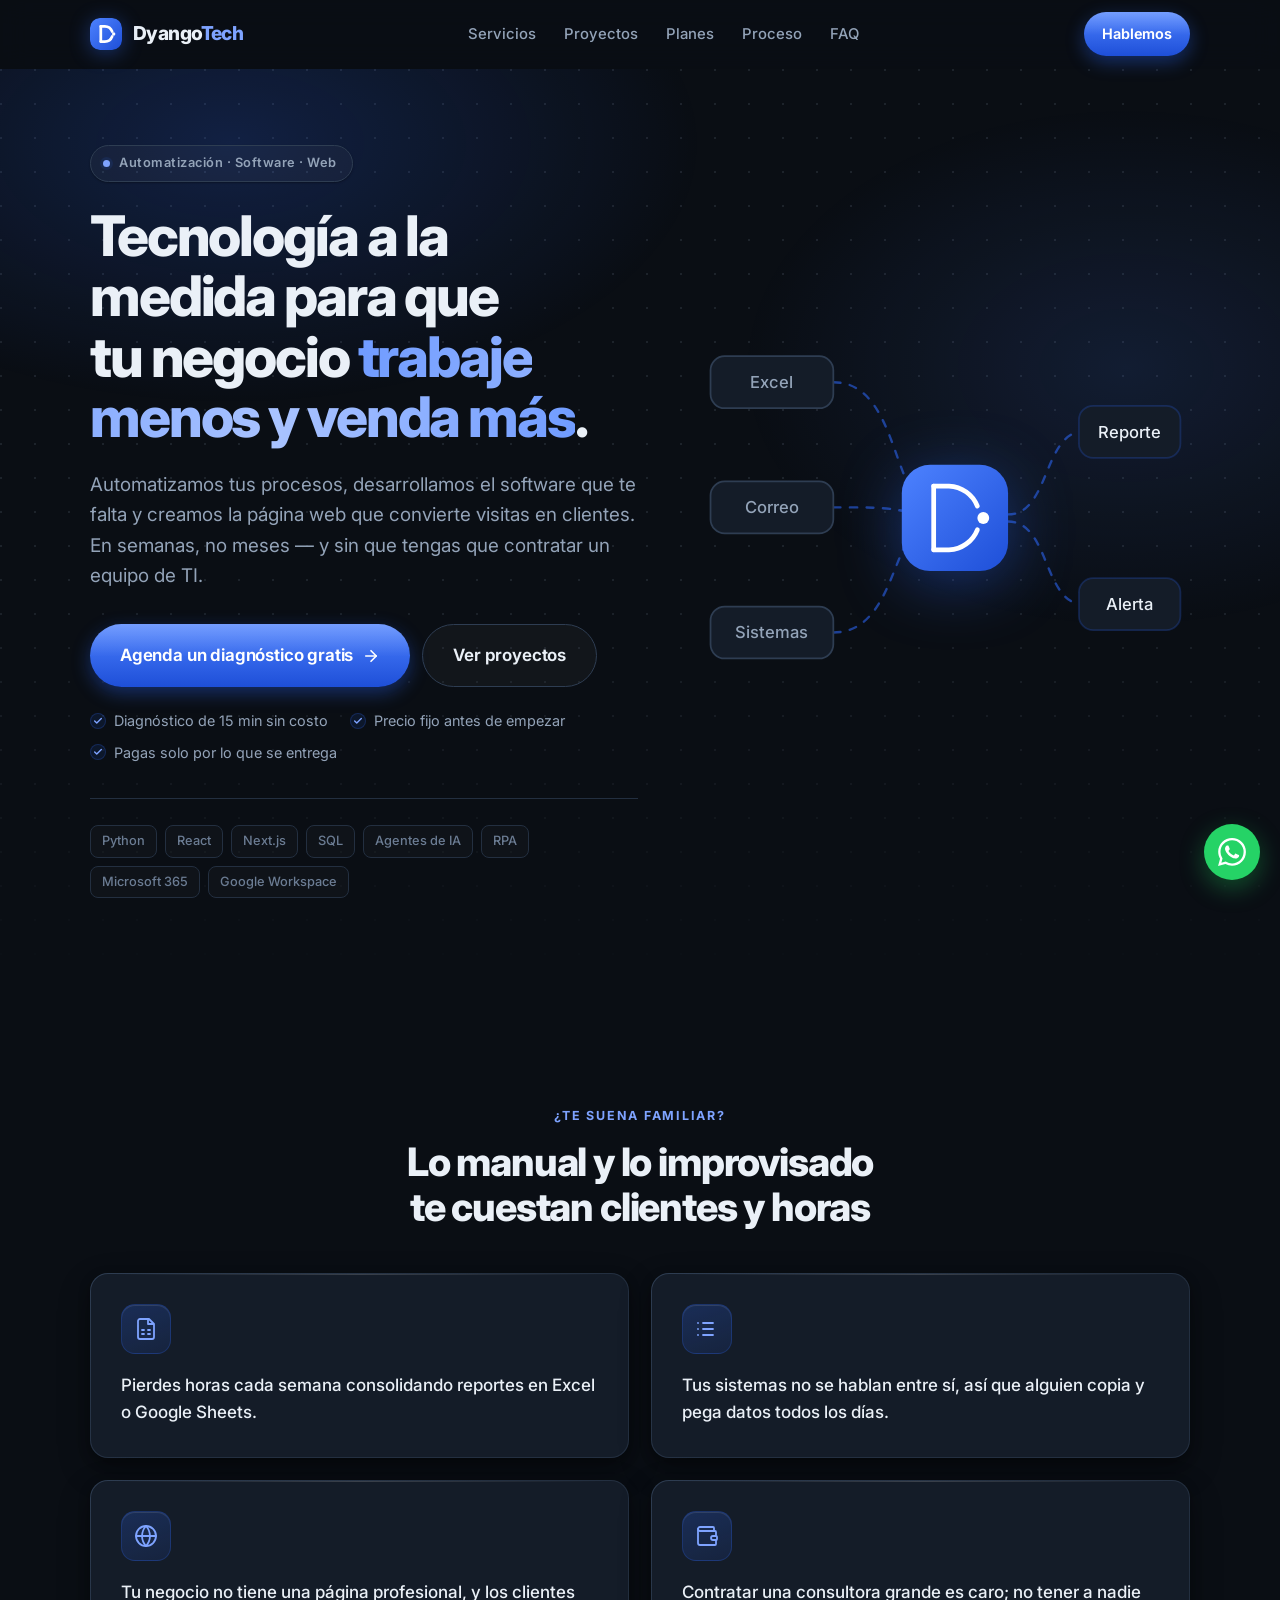
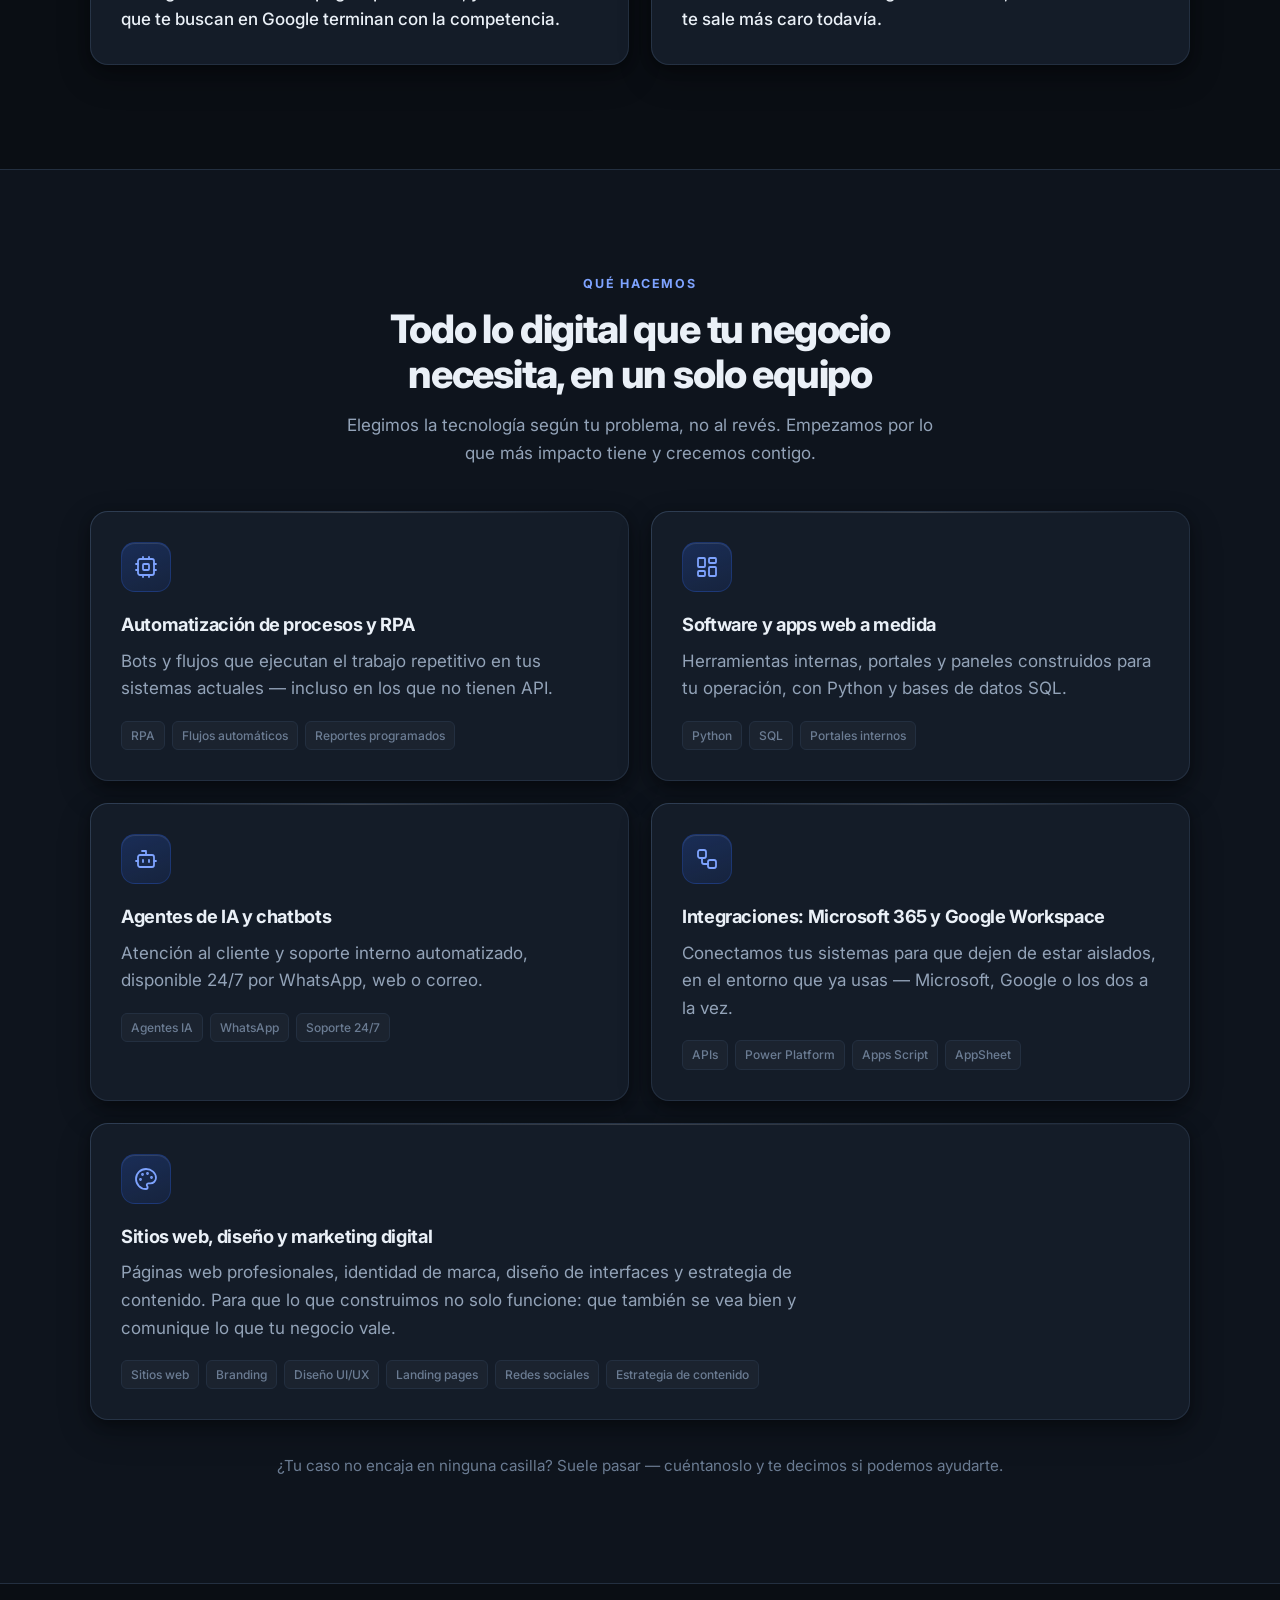
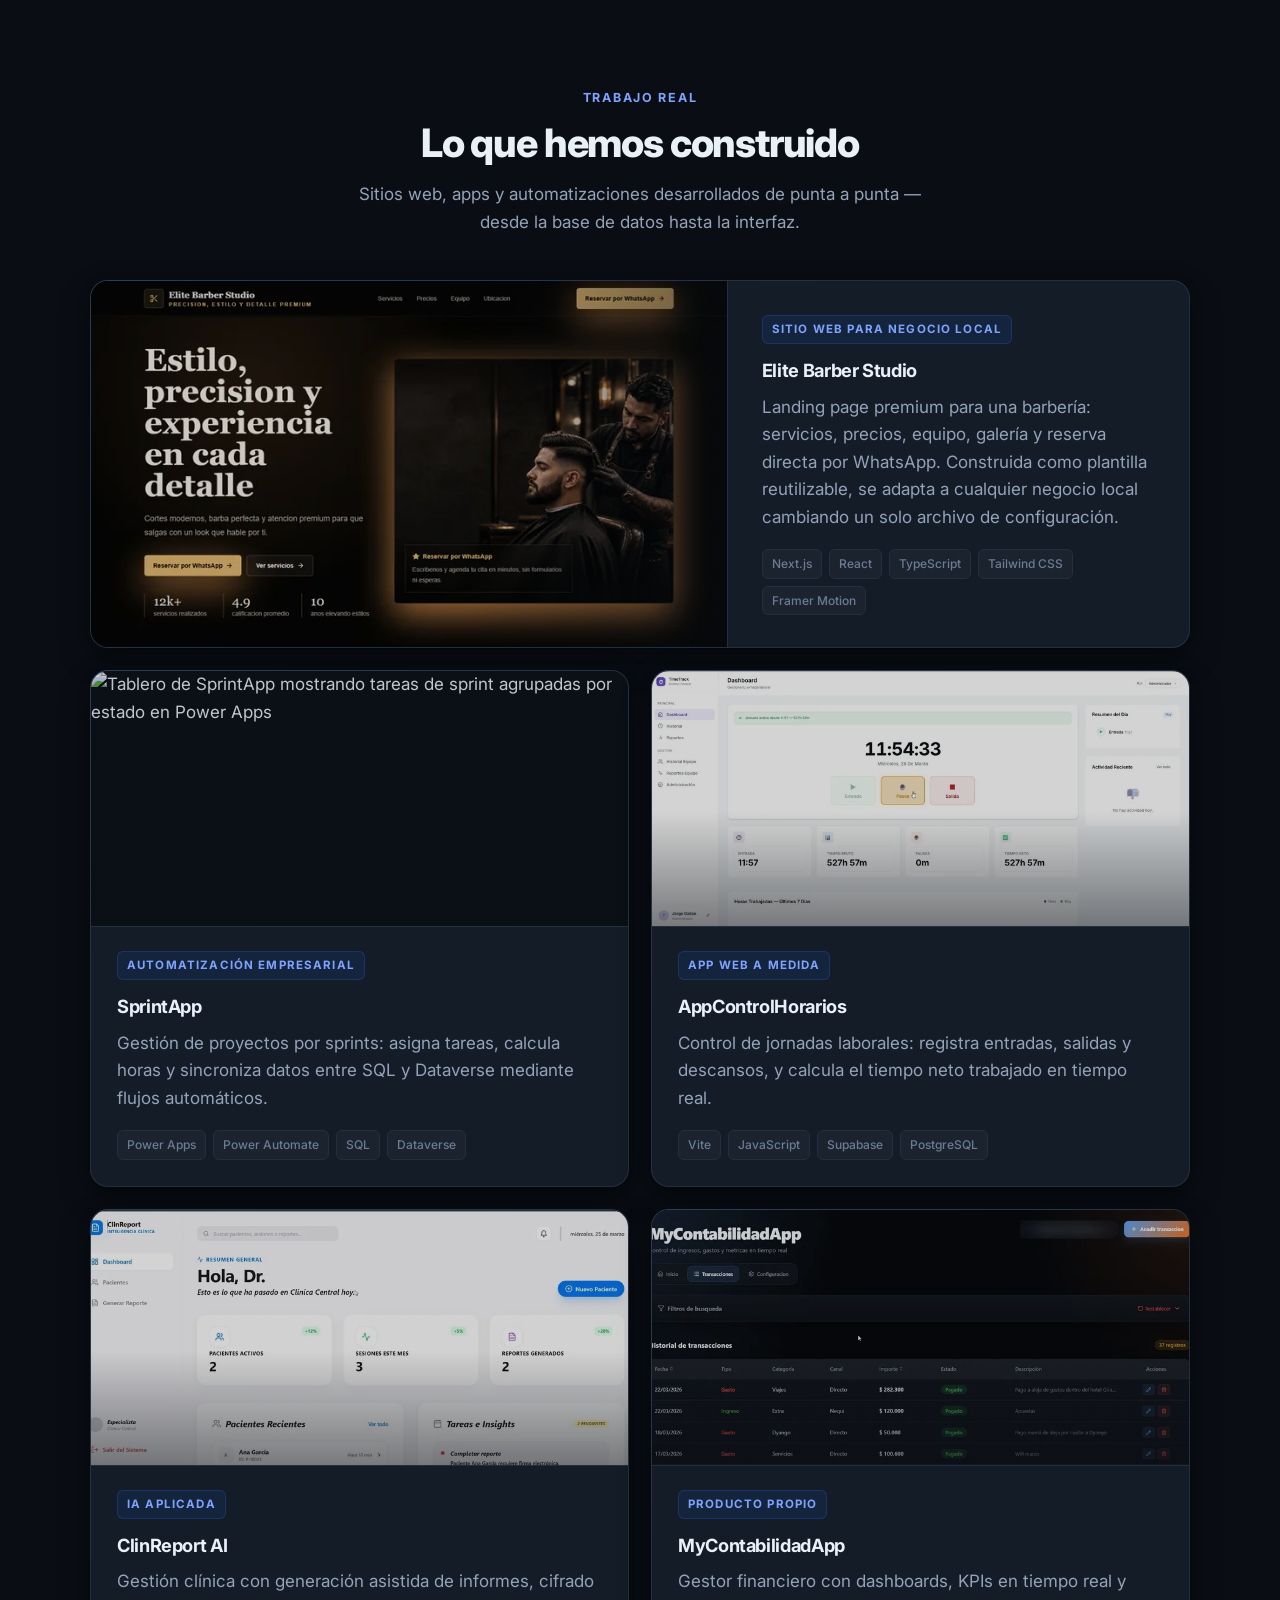
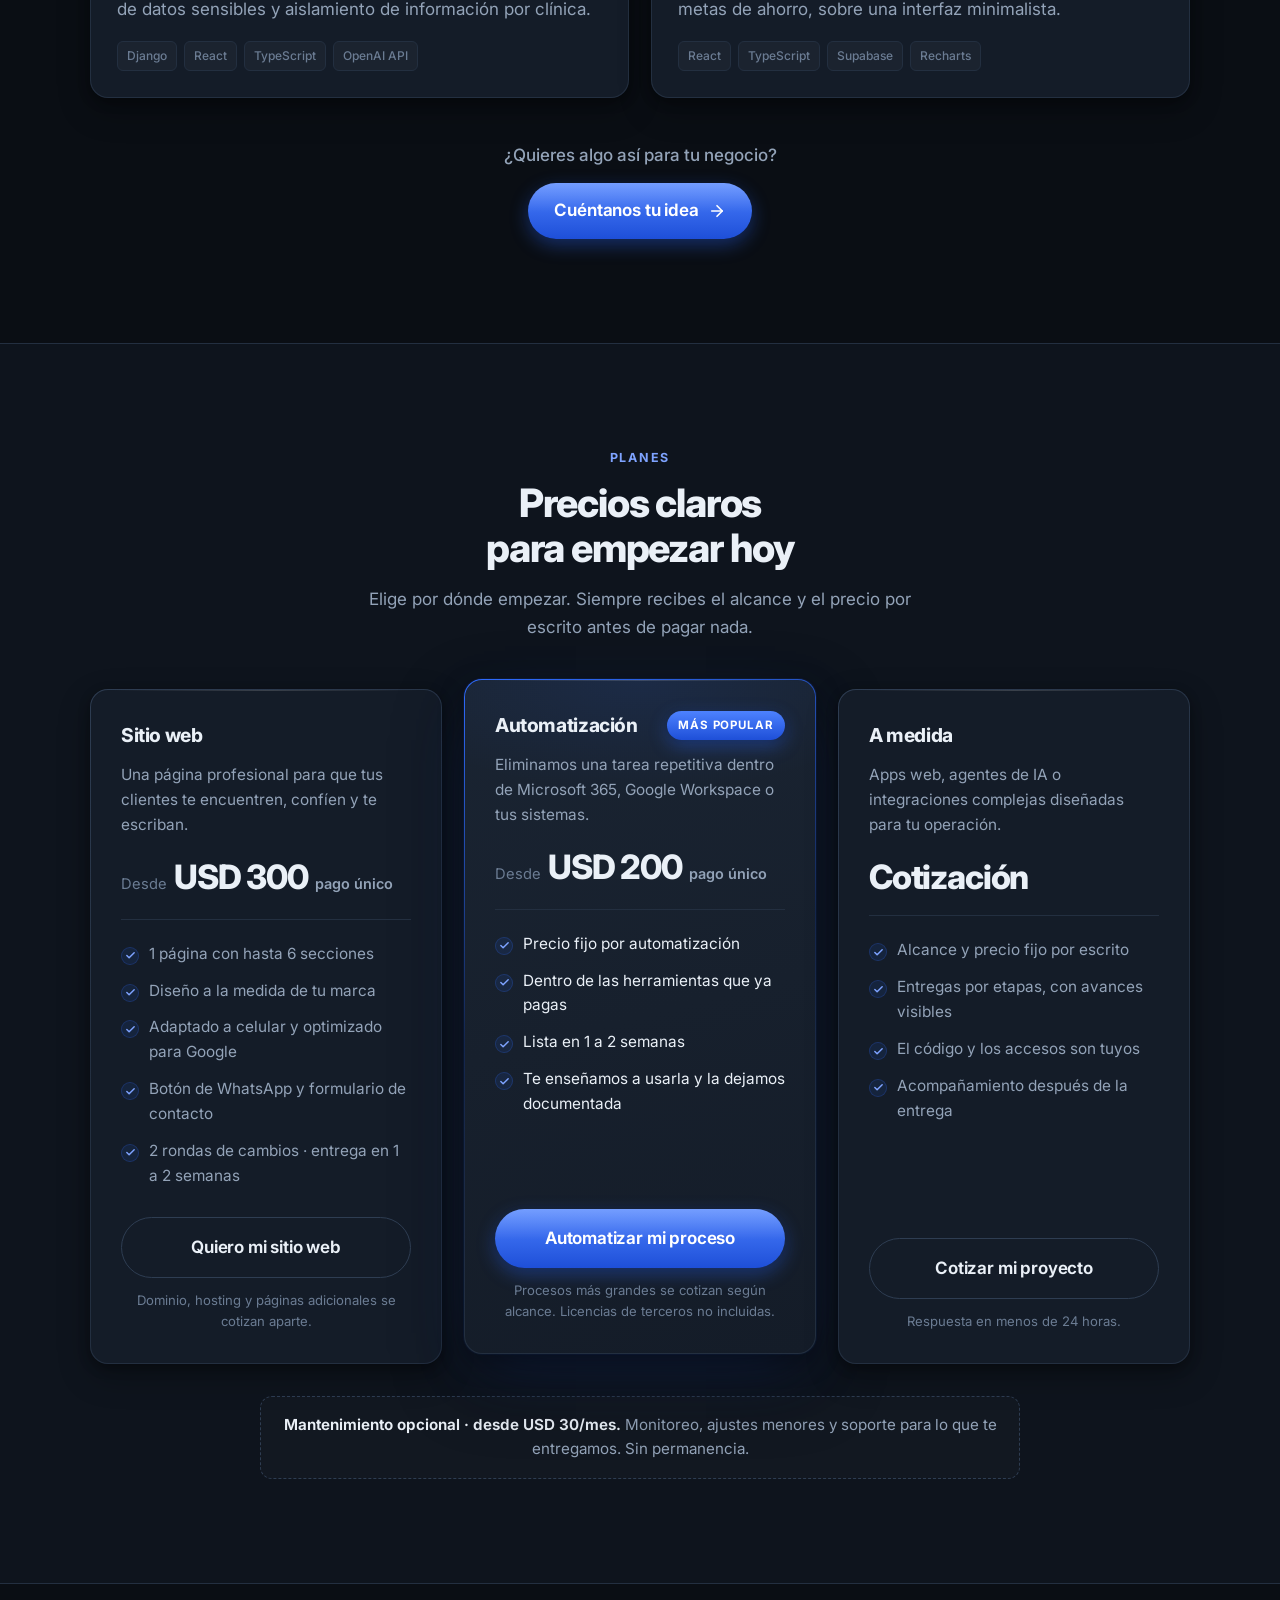
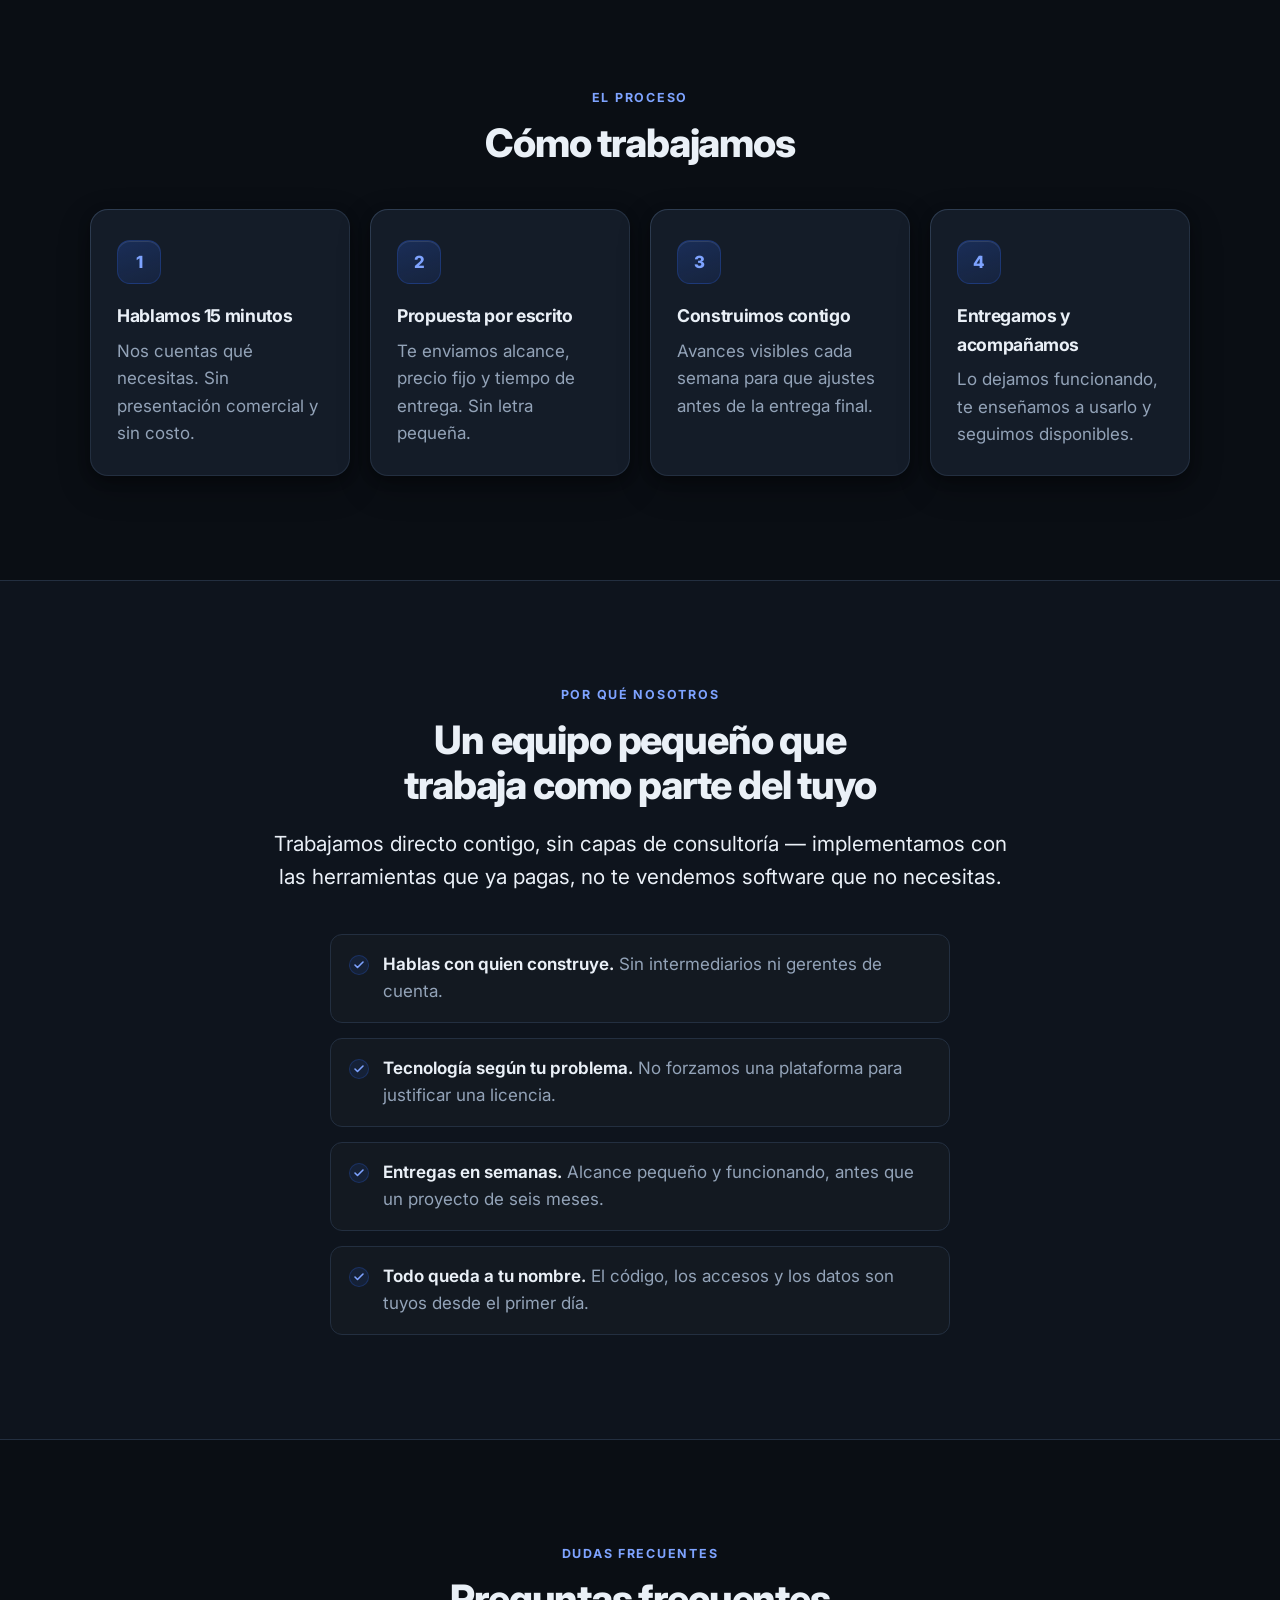
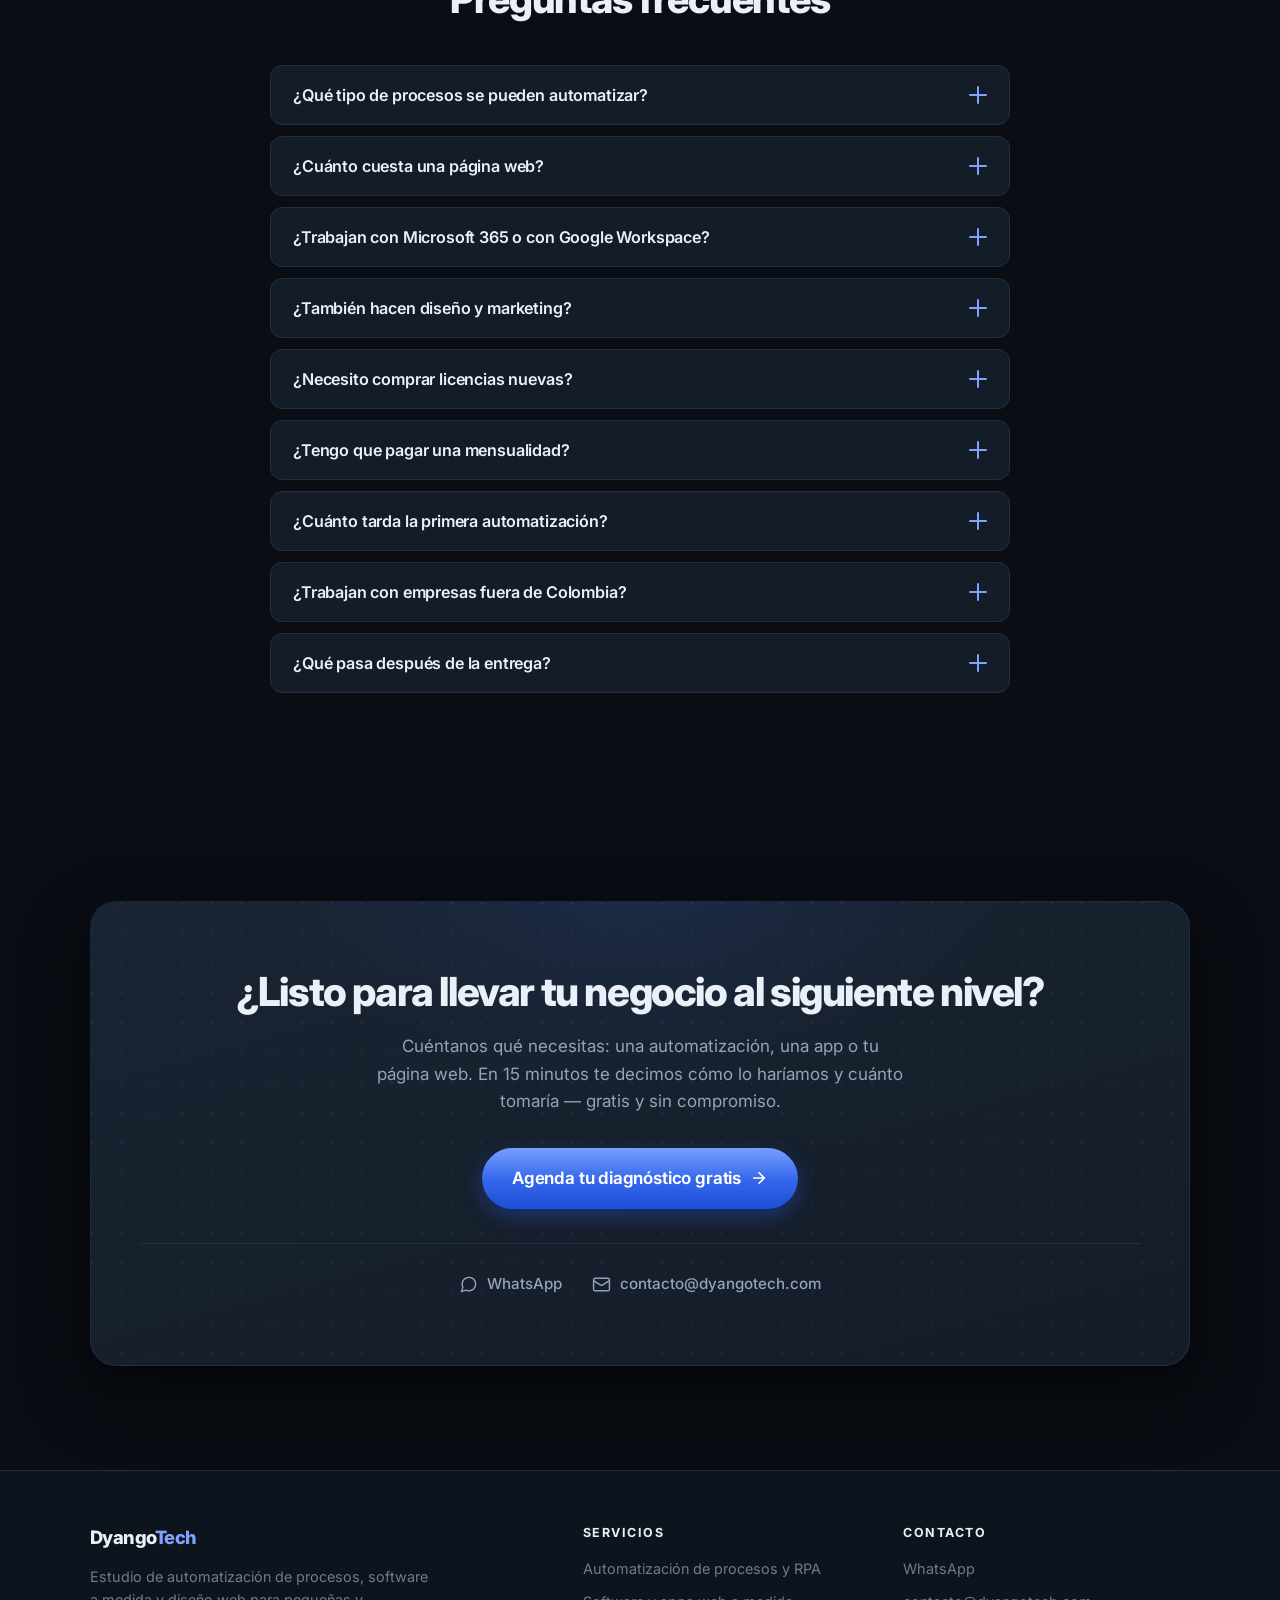
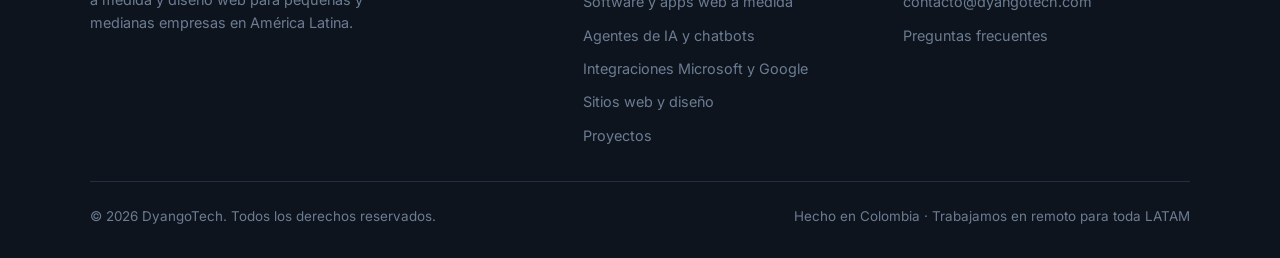
==== commit aae36716: "Cambia a cobro por proyecto con mantenimiento mensual opcional - Reemplaza el Plan Starter mensual p" ====
--- a/index.html
+++ b/index.html
@@ -115,7 +115,7 @@
           {
             "@type": "Question",
             "name": "¿Cuánto cuesta una página web?",
-            "acceptedAnswer": { "@type": "Answer", "text": "Un sitio web profesional de una página (hasta 6 secciones y 2 rondas de cambios) parte desde USD 250 como pago único. Más páginas o funciones se cotizan según el alcance. Antes de empezar recibes el precio fijo por escrito." }
+            "acceptedAnswer": { "@type": "Answer", "text": "Un sitio web profesional de una página (hasta 6 secciones y 2 rondas de cambios) parte desde USD 300 como pago único. Más páginas o funciones se cotizan según el alcance. Antes de empezar recibes el precio fijo por escrito." }
           },
           {
             "@type": "Question",
@@ -134,8 +134,8 @@
           },
           {
             "@type": "Question",
-            "name": "¿Puedo cancelar cuando quiera?",
-            "acceptedAnswer": { "@type": "Answer", "text": "Sí, el plan es mensual y sin permanencia." }
+            "name": "¿Tengo que pagar una mensualidad?",
+            "acceptedAnswer": { "@type": "Answer", "text": "No. Pagas una sola vez por lo que desarrollamos. El mantenimiento mensual es opcional (desde USD 30/mes) y lo cancelas cuando quieras." }
           },
           {
             "@type": "Question",
@@ -150,7 +150,7 @@
           {
             "@type": "Question",
             "name": "¿Qué pasa después de la entrega?",
-            "acceptedAnswer": { "@type": "Answer", "text": "Te enseñamos a usar lo que construimos y seguimos disponibles para ajustes y soporte. Si necesitas mejoras continuas, puedes sumarte a un plan mensual." }
+            "acceptedAnswer": { "@type": "Answer", "text": "Te enseñamos a usar lo que construimos y seguimos disponibles para ajustes y soporte. Si quieres que lo vigilemos y ajustemos de forma continua, puedes sumar el mantenimiento mensual." }
           }
         ]
       }
@@ -240,7 +240,7 @@
           <ul class="hero-trust" aria-label="Garantías">
             <li>Diagnóstico de 15 min sin costo</li>
             <li>Precio fijo antes de empezar</li>
-            <li>Sin permanencia</li>
+            <li>Pagas solo por lo que se entrega</li>
           </ul>
           <ul class="hero-chips" aria-label="Tecnologías con las que trabajamos">
             <li>Python</li>
@@ -531,8 +531,9 @@
     </section>
 
     <!-- ===================== PLANES =====================
-         NOTA: el precio del Sitio web (USD 250) es un valor de referencia:
-         ajústalo a tu tarifa real antes de publicar.
+         NOTA: modelo de cobro por proyecto (pago único) + mantenimiento
+         mensual opcional. Precios: automatización desde USD 200,
+         sitio web desde USD 300, mantenimiento desde USD 30/mes.
          ===================================================== -->
     <section id="planes" class="section section-alt">
       <div class="container">
@@ -551,7 +552,7 @@
             <p class="price-desc">Una página profesional para que tus clientes te encuentren, confíen y te escriban.</p>
             <div class="price-amount-row">
               <span class="price-from">Desde</span>
-              <span class="price-amount">USD 250</span>
+              <span class="price-amount">USD 300</span>
               <span class="price-period">pago único</span>
             </div>
             <ul class="price-list">
@@ -566,23 +567,23 @@
           </article>
           <article class="card price-card is-featured">
             <div class="price-head">
-              <h3 class="price-name">Plan Starter</h3>
+              <h3 class="price-name">Automatización</h3>
               <span class="price-tag">Más popular</span>
             </div>
-            <p class="price-desc">Automatizaciones cada mes dentro de lo que ya usas: Microsoft 365, Google Workspace o tus sistemas.</p>
+            <p class="price-desc">Eliminamos una tarea repetitiva dentro de Microsoft 365, Google Workspace o tus sistemas.</p>
             <div class="price-amount-row">
               <span class="price-from">Desde</span>
-              <span class="price-amount">USD 150</span>
-              <span class="price-period">/mes</span>
+              <span class="price-amount">USD 200</span>
+              <span class="price-period">pago único</span>
             </div>
             <ul class="price-list">
-              <li>3 automatizaciones sencillas cada mes</li>
+              <li>Precio fijo por automatización</li>
               <li>Dentro de las herramientas que ya pagas</li>
-              <li>Soporte por correo y WhatsApp</li>
-              <li>Sin permanencia, cancelas cuando quieras</li>
+              <li>Lista en 1 a 2 semanas</li>
+              <li>Te enseñamos a usarla y la dejamos documentada</li>
             </ul>
-            <a class="btn btn-cta btn-block" href="https://wa.me/573133448250?text=Hola%20DyangoTech%2C%20me%20interesa%20el%20Plan%20Starter" target="_blank" rel="noopener">Empezar con Starter</a>
-            <p class="price-note">Sencilla = hasta ~4 horas de trabajo cada una. Licencias de terceros no incluidas.</p>
+            <a class="btn btn-cta btn-block" href="https://wa.me/573133448250?text=Hola%20DyangoTech%2C%20quiero%20automatizar%20un%20proceso" target="_blank" rel="noopener">Automatizar mi proceso</a>
+            <p class="price-note">Procesos más grandes se cotizan según alcance. Licencias de terceros no incluidas.</p>
           </article>
           <article class="card price-card">
             <div class="price-head">
@@ -603,6 +604,13 @@
             <a class="btn btn-outline btn-block" href="https://wa.me/573133448250?text=Hola%20DyangoTech%2C%20quiero%20cotizar%20un%20proyecto%20a%20medida" target="_blank" rel="noopener">Cotizar mi proyecto</a>
             <p class="price-note">Respuesta en menos de 24 horas.</p>
           </article>
+        </div>
+
+        <div class="price-maint">
+          <p>
+            <strong>Mantenimiento opcional · desde USD 30/mes.</strong>
+            Monitoreo, ajustes menores y soporte para lo que te entregamos. Sin permanencia.
+          </p>
         </div>
       </div>
     </section>
@@ -691,7 +699,7 @@
               <span>¿Cuánto cuesta una página web?</span>
               <span class="faq-icon" aria-hidden="true"></span>
             </button>
-            <div class="faq-a"><p>Un sitio web profesional de una página (hasta 6 secciones y 2 rondas de cambios) parte desde USD 250 como pago único. Más páginas o funciones se cotizan según el alcance. Antes de empezar recibes el precio fijo por escrito.</p></div>
+            <div class="faq-a"><p>Un sitio web profesional de una página (hasta 6 secciones y 2 rondas de cambios) parte desde USD 300 como pago único. Más páginas o funciones se cotizan según el alcance. Antes de empezar recibes el precio fijo por escrito.</p></div>
           </div>
 
           <div class="faq-item">
@@ -720,10 +728,10 @@
 
           <div class="faq-item">
             <button class="faq-q" type="button" aria-expanded="false">
-              <span>¿Puedo cancelar cuando quiera?</span>
+              <span>¿Tengo que pagar una mensualidad?</span>
               <span class="faq-icon" aria-hidden="true"></span>
             </button>
-            <div class="faq-a"><p>Sí, el plan es mensual y sin permanencia.</p></div>
+            <div class="faq-a"><p>No. Pagas una sola vez por lo que desarrollamos. El mantenimiento mensual es opcional (desde USD 30/mes) y lo cancelas cuando quieras.</p></div>
           </div>
 
           <div class="faq-item">
@@ -747,7 +755,7 @@
               <span>¿Qué pasa después de la entrega?</span>
               <span class="faq-icon" aria-hidden="true"></span>
             </button>
-            <div class="faq-a"><p>Te enseñamos a usar lo que construimos y seguimos disponibles para ajustes y soporte. Si necesitas mejoras continuas, puedes sumarte a un plan mensual.</p></div>
+            <div class="faq-a"><p>Te enseñamos a usar lo que construimos y seguimos disponibles para ajustes y soporte. Si quieres que lo vigilemos y ajustemos de forma continua, puedes sumar el mantenimiento mensual.</p></div>
           </div>
 
         </div>
--- a/styles.css
+++ b/styles.css
@@ -465,8 +465,8 @@
 }
 .price-from { color: var(--color-text-dim); font-size: .92rem; }
 .price-from:empty { display: none; }
-.price-amount { font-size: 2.3rem; font-weight: 800; letter-spacing: -0.035em; line-height: 1; }
-.price-period { color: var(--color-text-soft); font-weight: 600; font-size: .95rem; }
+.price-amount { font-size: 2.1rem; font-weight: 800; letter-spacing: -0.035em; line-height: 1; }
+.price-period { color: var(--color-text-soft); font-weight: 600; font-size: .9rem; white-space: nowrap; }
 
 .price-list { margin: 22px 0 28px; display: grid; gap: 12px; font-size: .96rem; }
 .price-list li { position: relative; padding-left: 28px; color: var(--color-text-soft); }
@@ -482,6 +482,17 @@
 .is-featured .price-list li { color: var(--color-text); }
 .price-card .btn-block { margin-top: auto; }
 .price-note { text-align: center; font-size: .82rem; color: var(--color-text-dim); margin-top: 12px; }
+
+.price-maint {
+  margin: 32px auto 0; max-width: 760px;
+  text-align: center;
+  padding: 16px 22px;
+  border: 1px dashed var(--color-border-lt);
+  border-radius: var(--radius-sm);
+  background: rgba(255,255,255,.02);
+  color: var(--color-text-soft); font-size: .95rem;
+}
+.price-maint strong { color: var(--color-text); font-weight: 650; }
 
 /* CTA intermedio (bajo proyectos) */
 .section-cta {
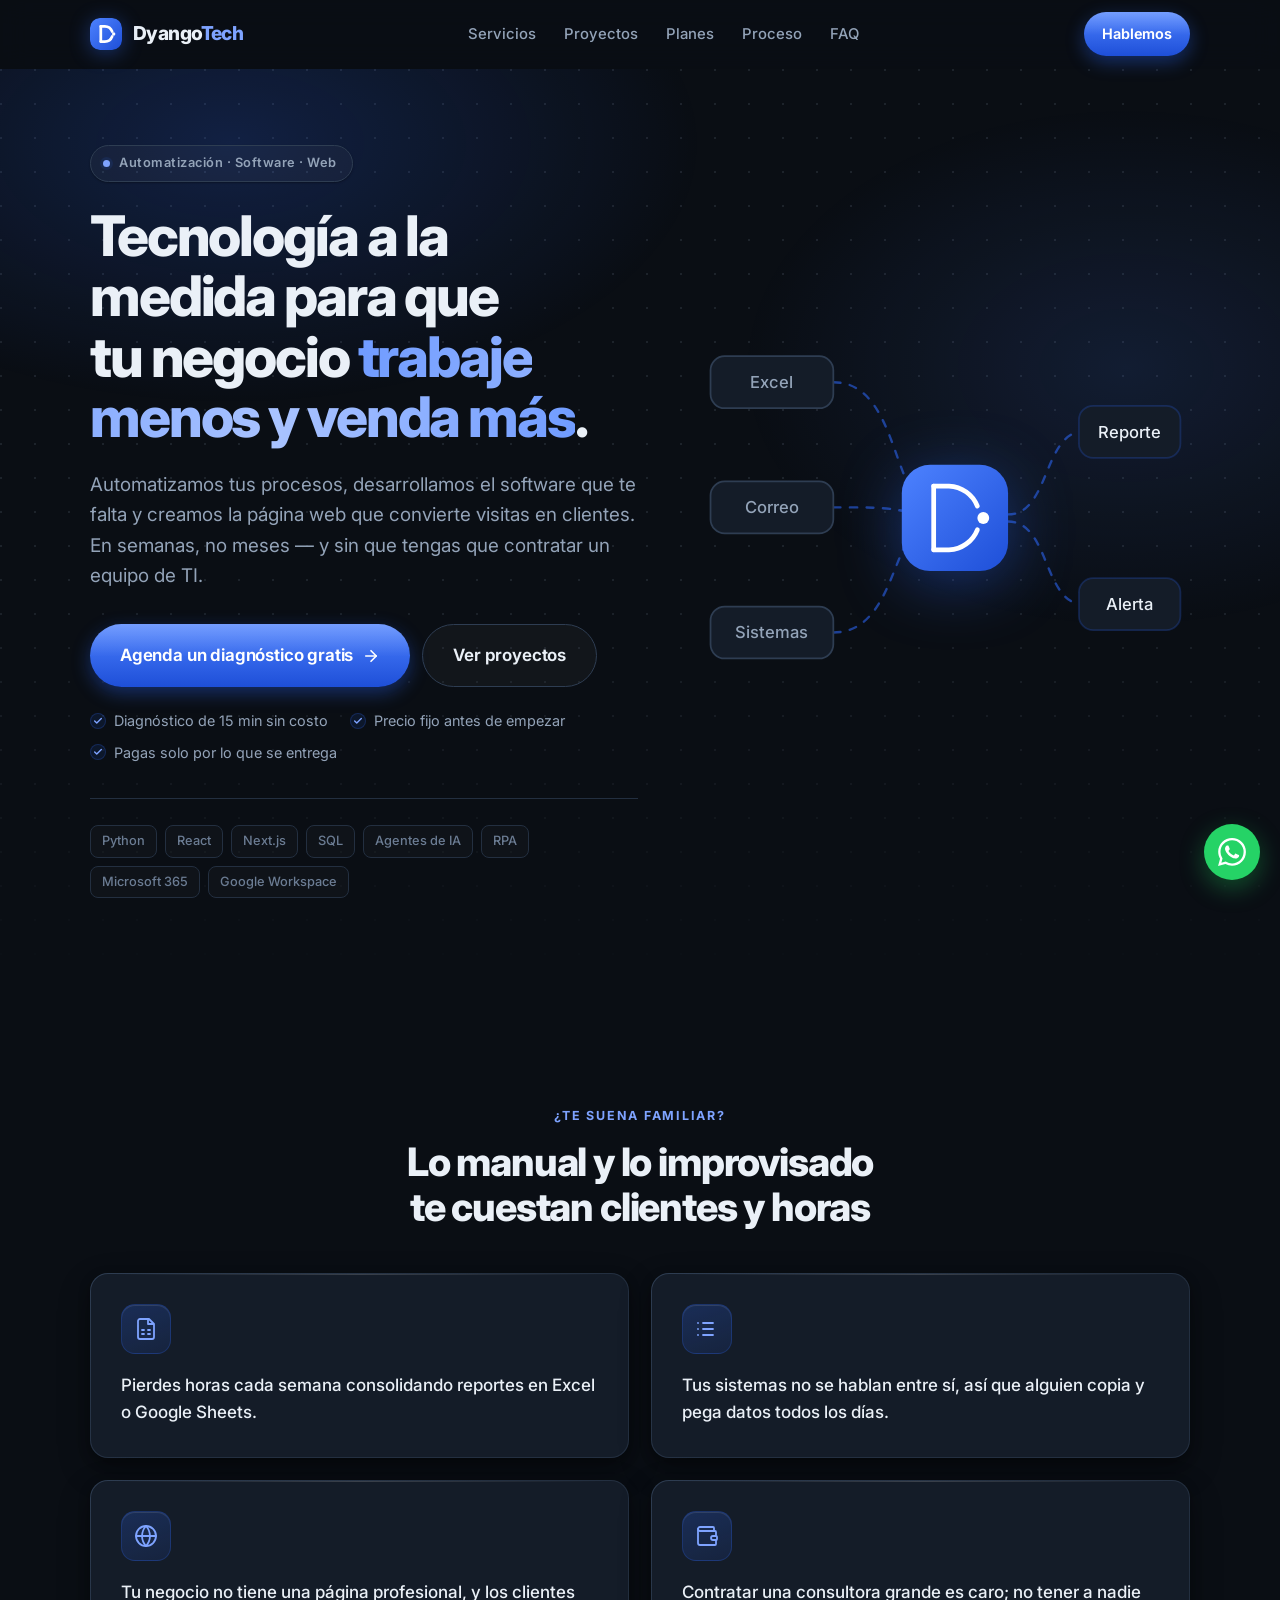
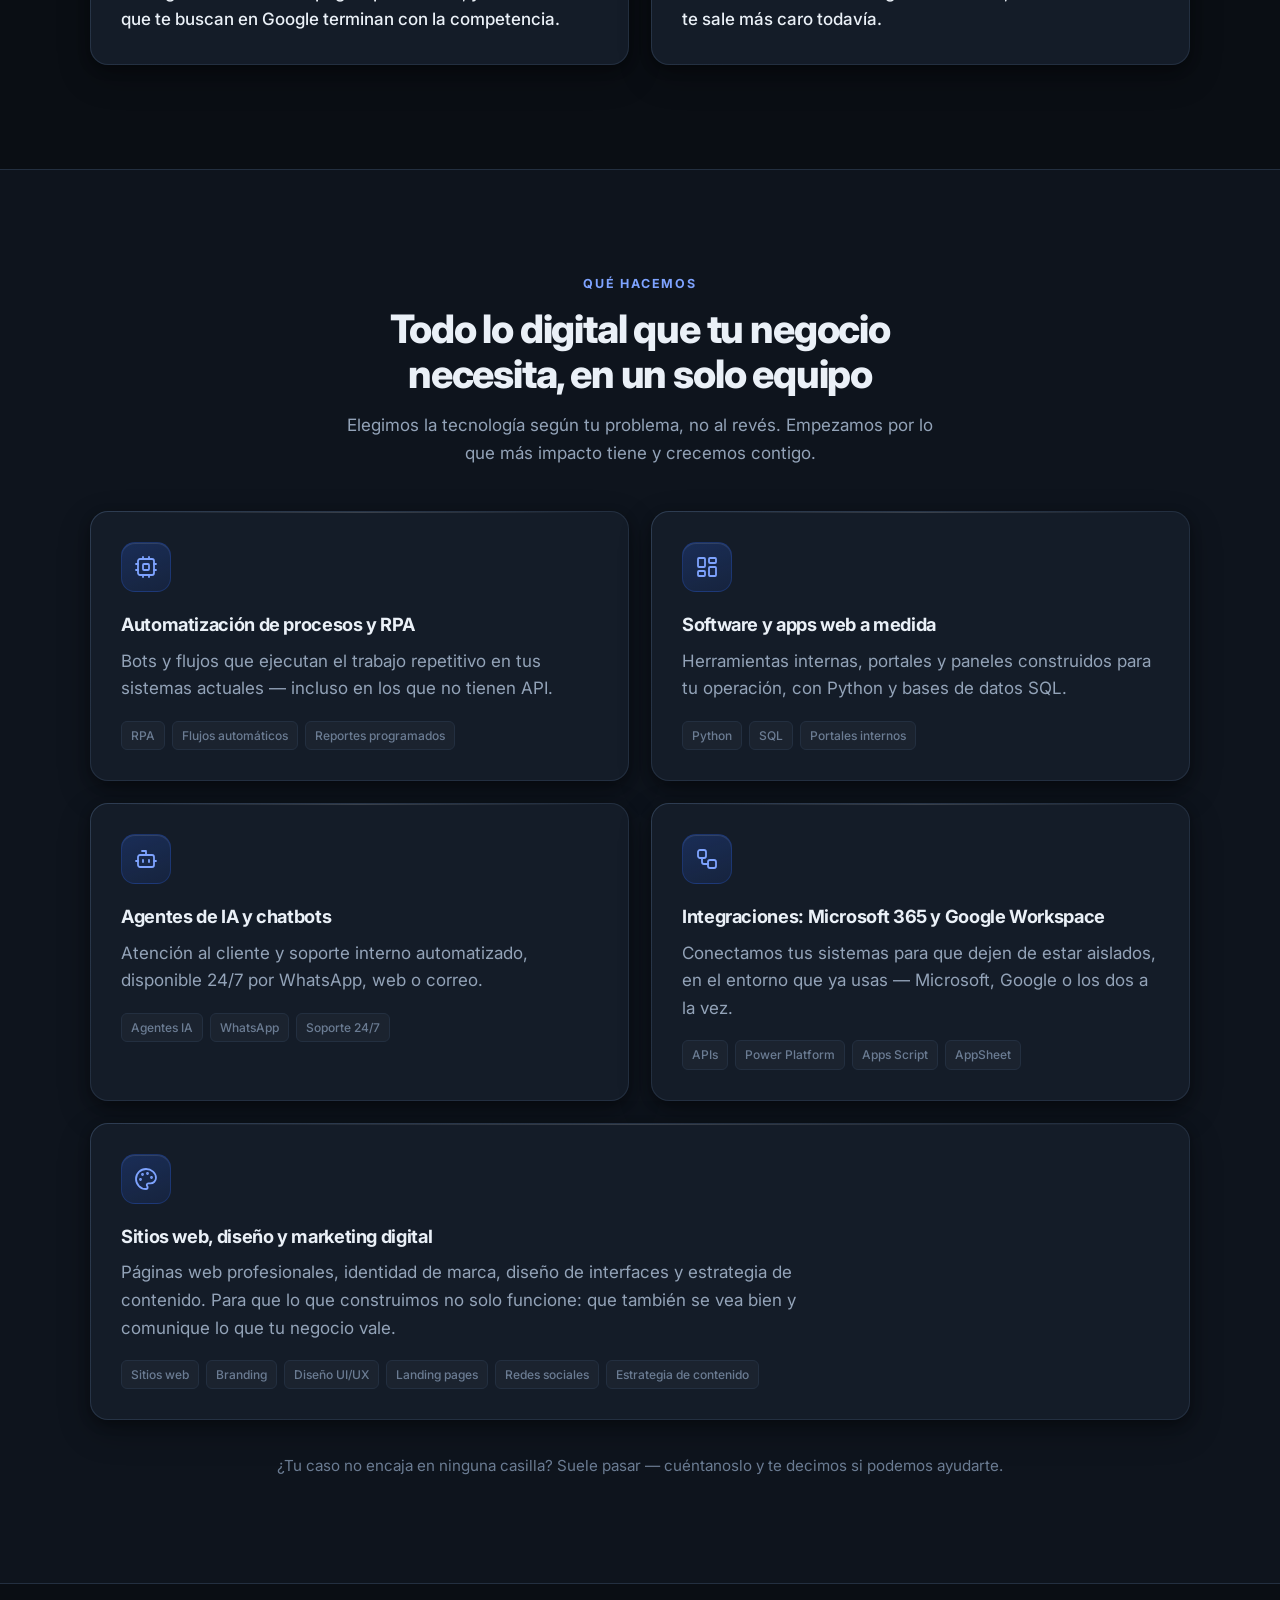
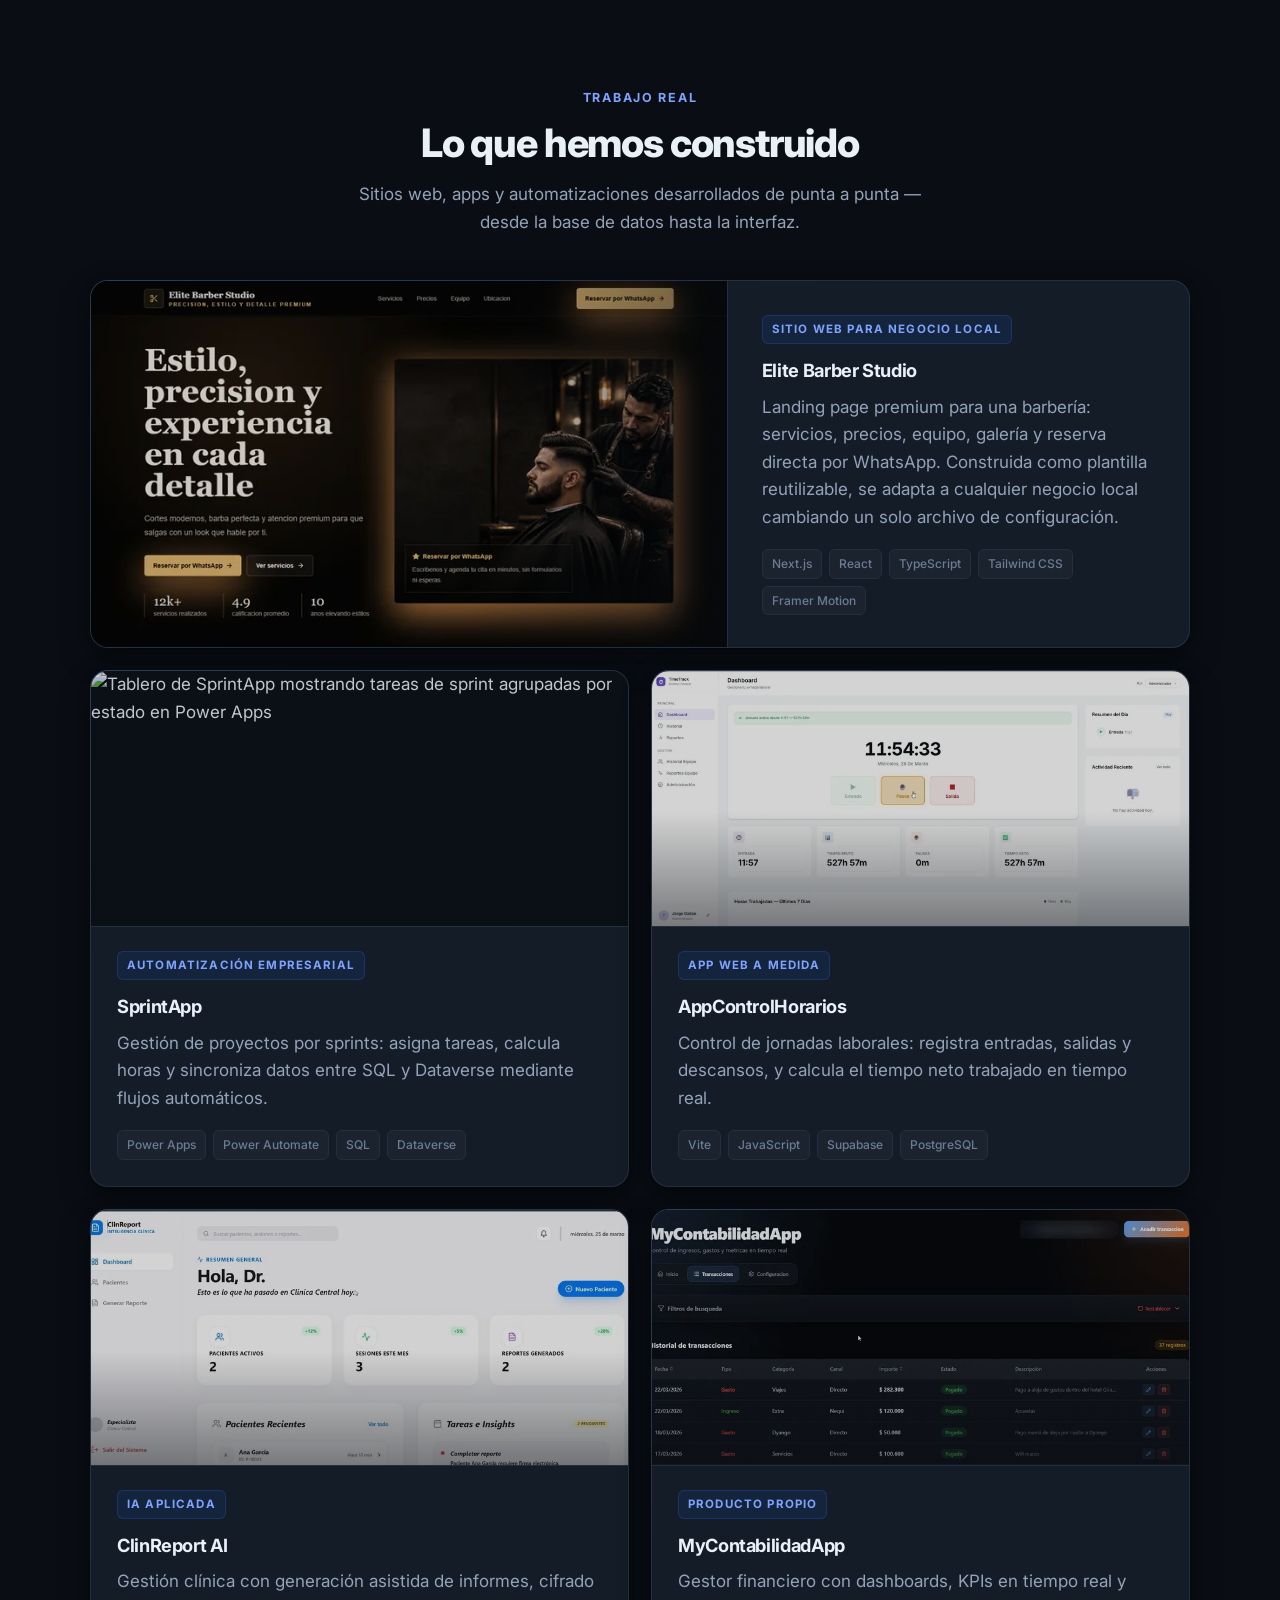
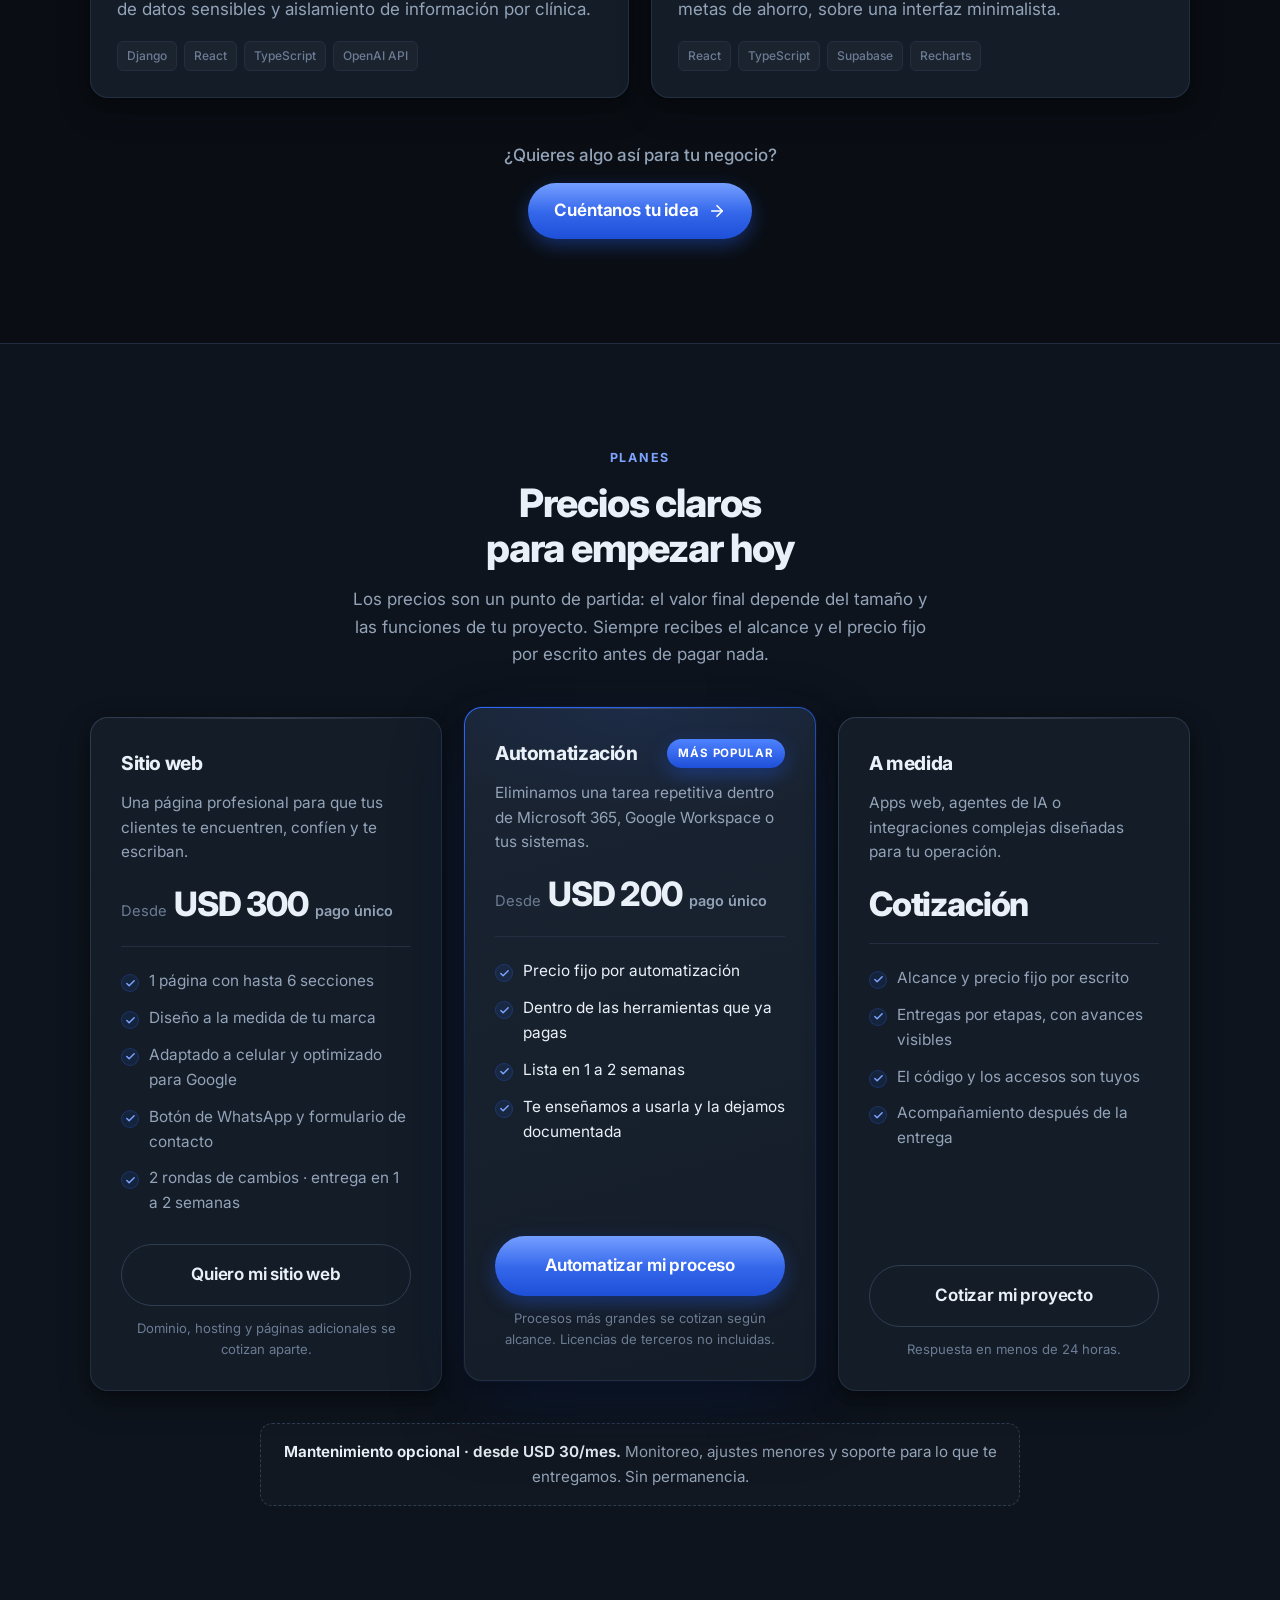
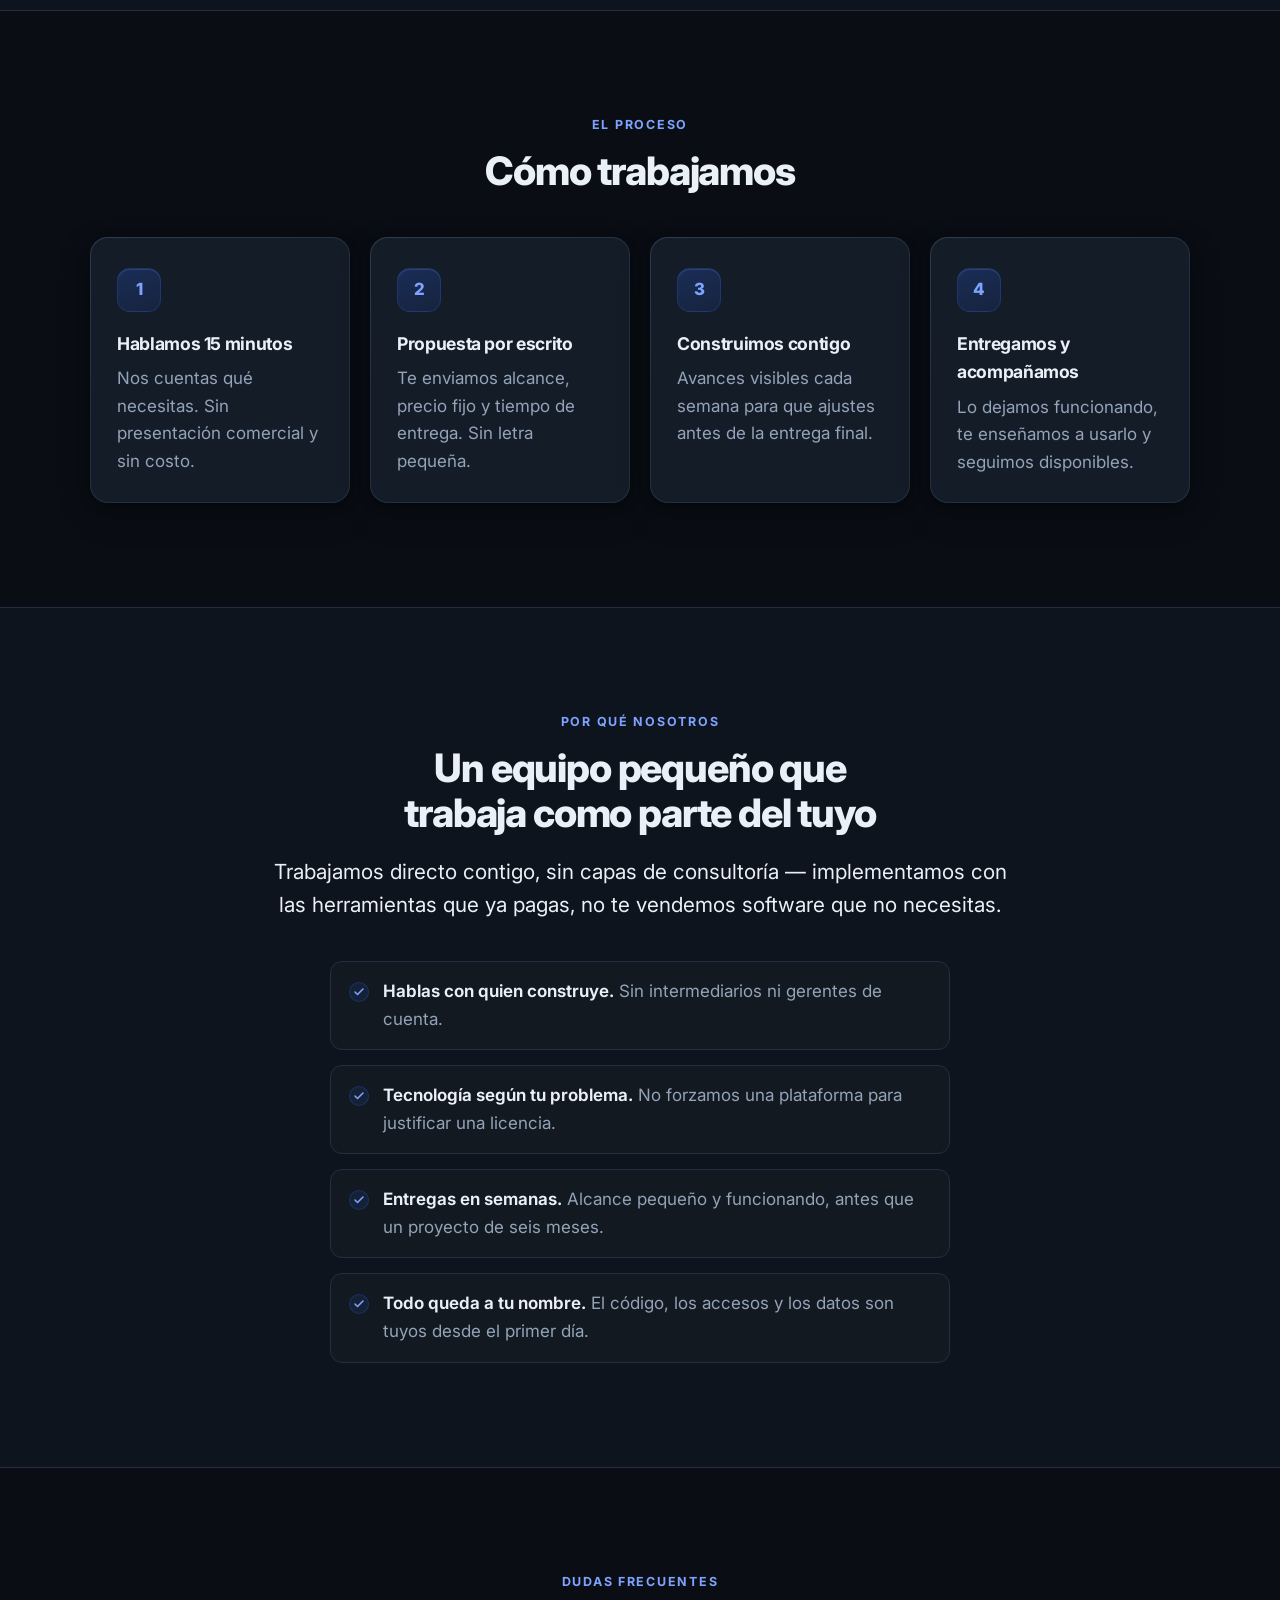
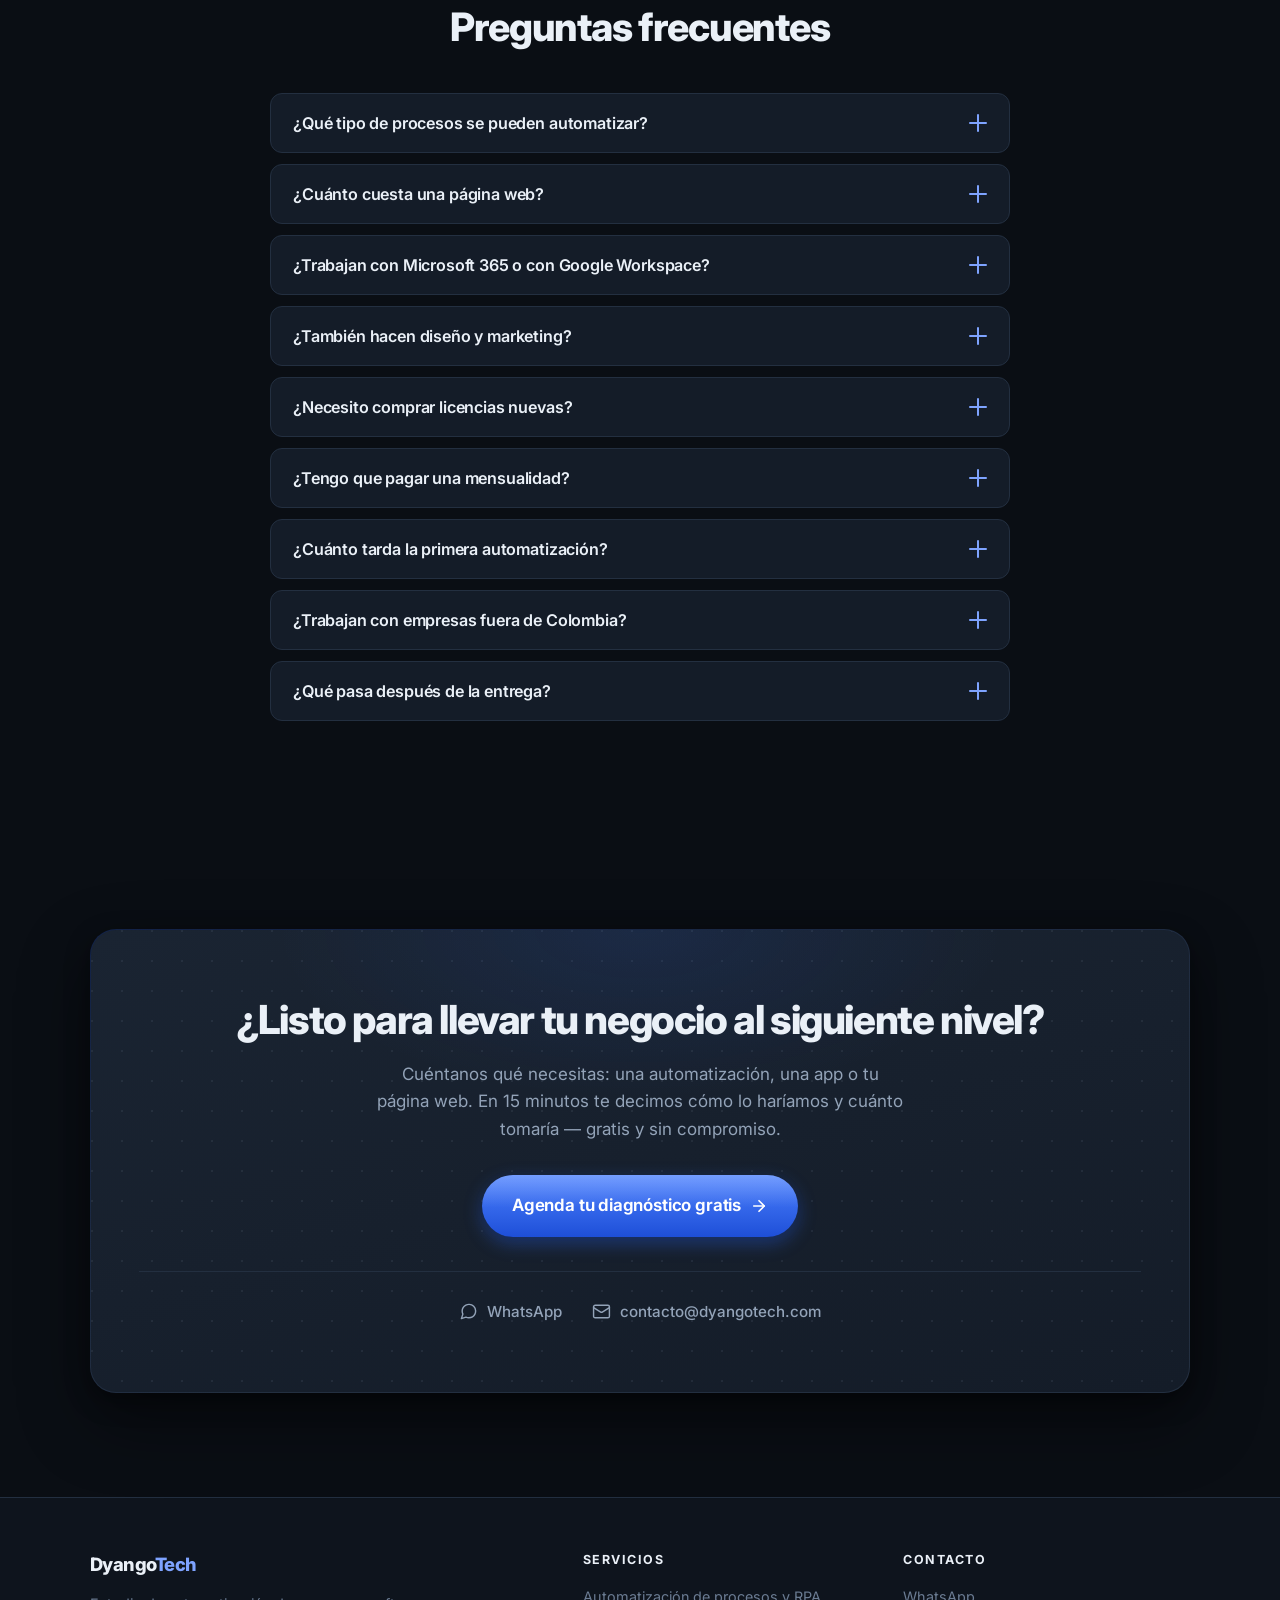
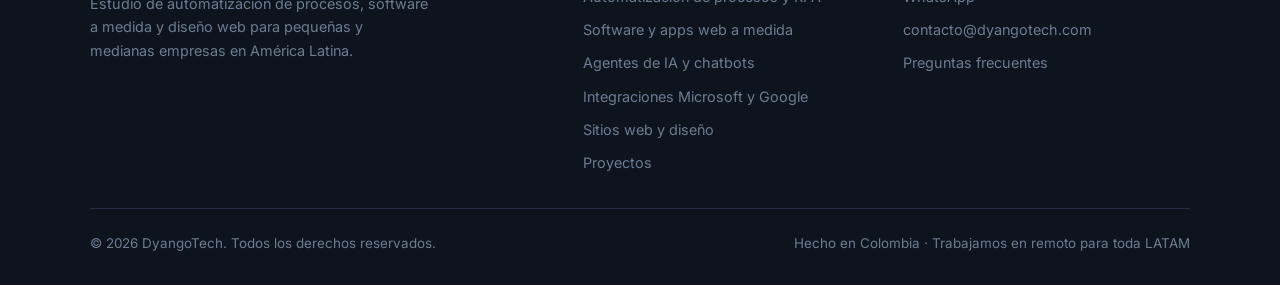
==== commit ae6e7141: "Aclara que los precios son un punto de partida Co-Authored-By: Claude Opus 5.5 <noreply@anthropic.co" ====
--- a/index.html
+++ b/index.html
@@ -540,8 +540,9 @@
         <p class="section-eyebrow">Planes</p>
         <h2 class="section-title">Precios claros para empezar hoy</h2>
         <p class="section-lead">
-          Elige por dónde empezar. Siempre recibes el alcance y el precio por escrito
-          antes de pagar nada.
+          Los precios son un punto de partida: el valor final depende del tamaño y
+          las funciones de tu proyecto. Siempre recibes el alcance y el precio fijo
+          por escrito antes de pagar nada.
         </p>
 
         <div class="grid price-grid">
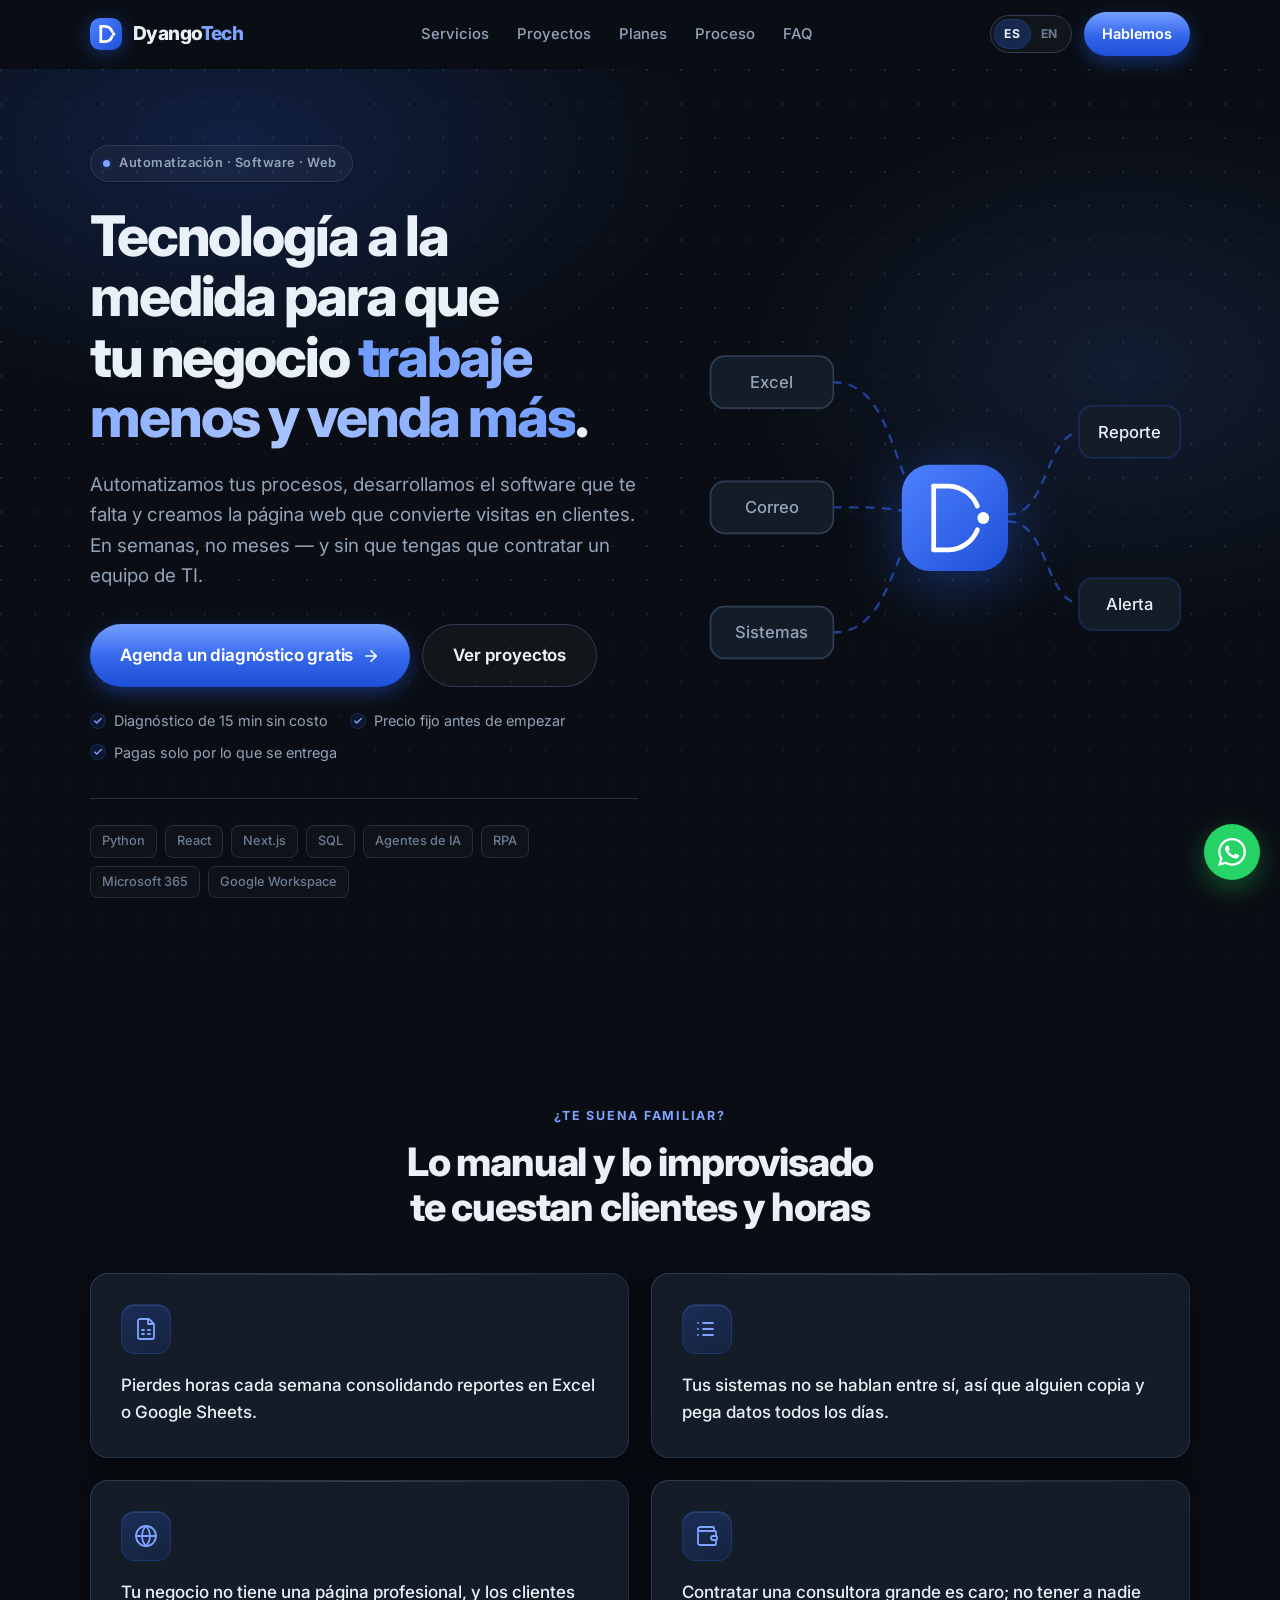
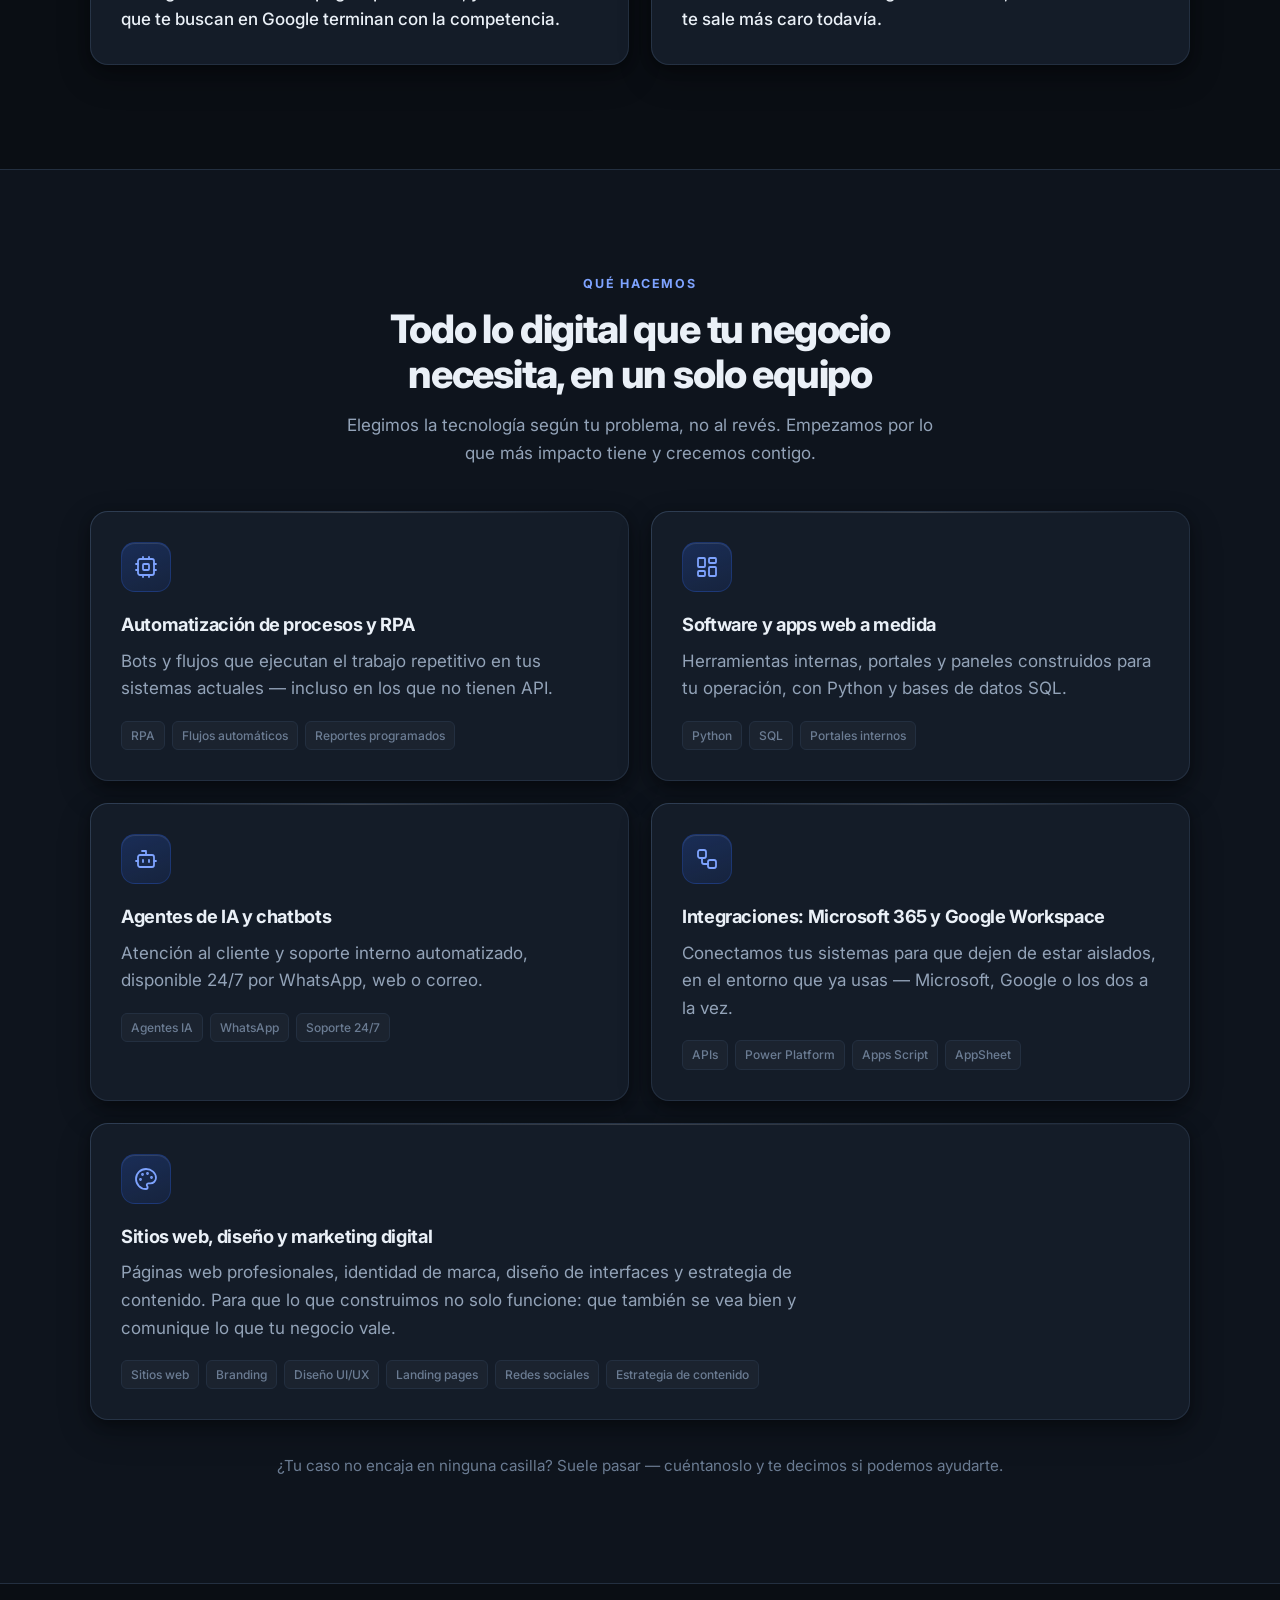
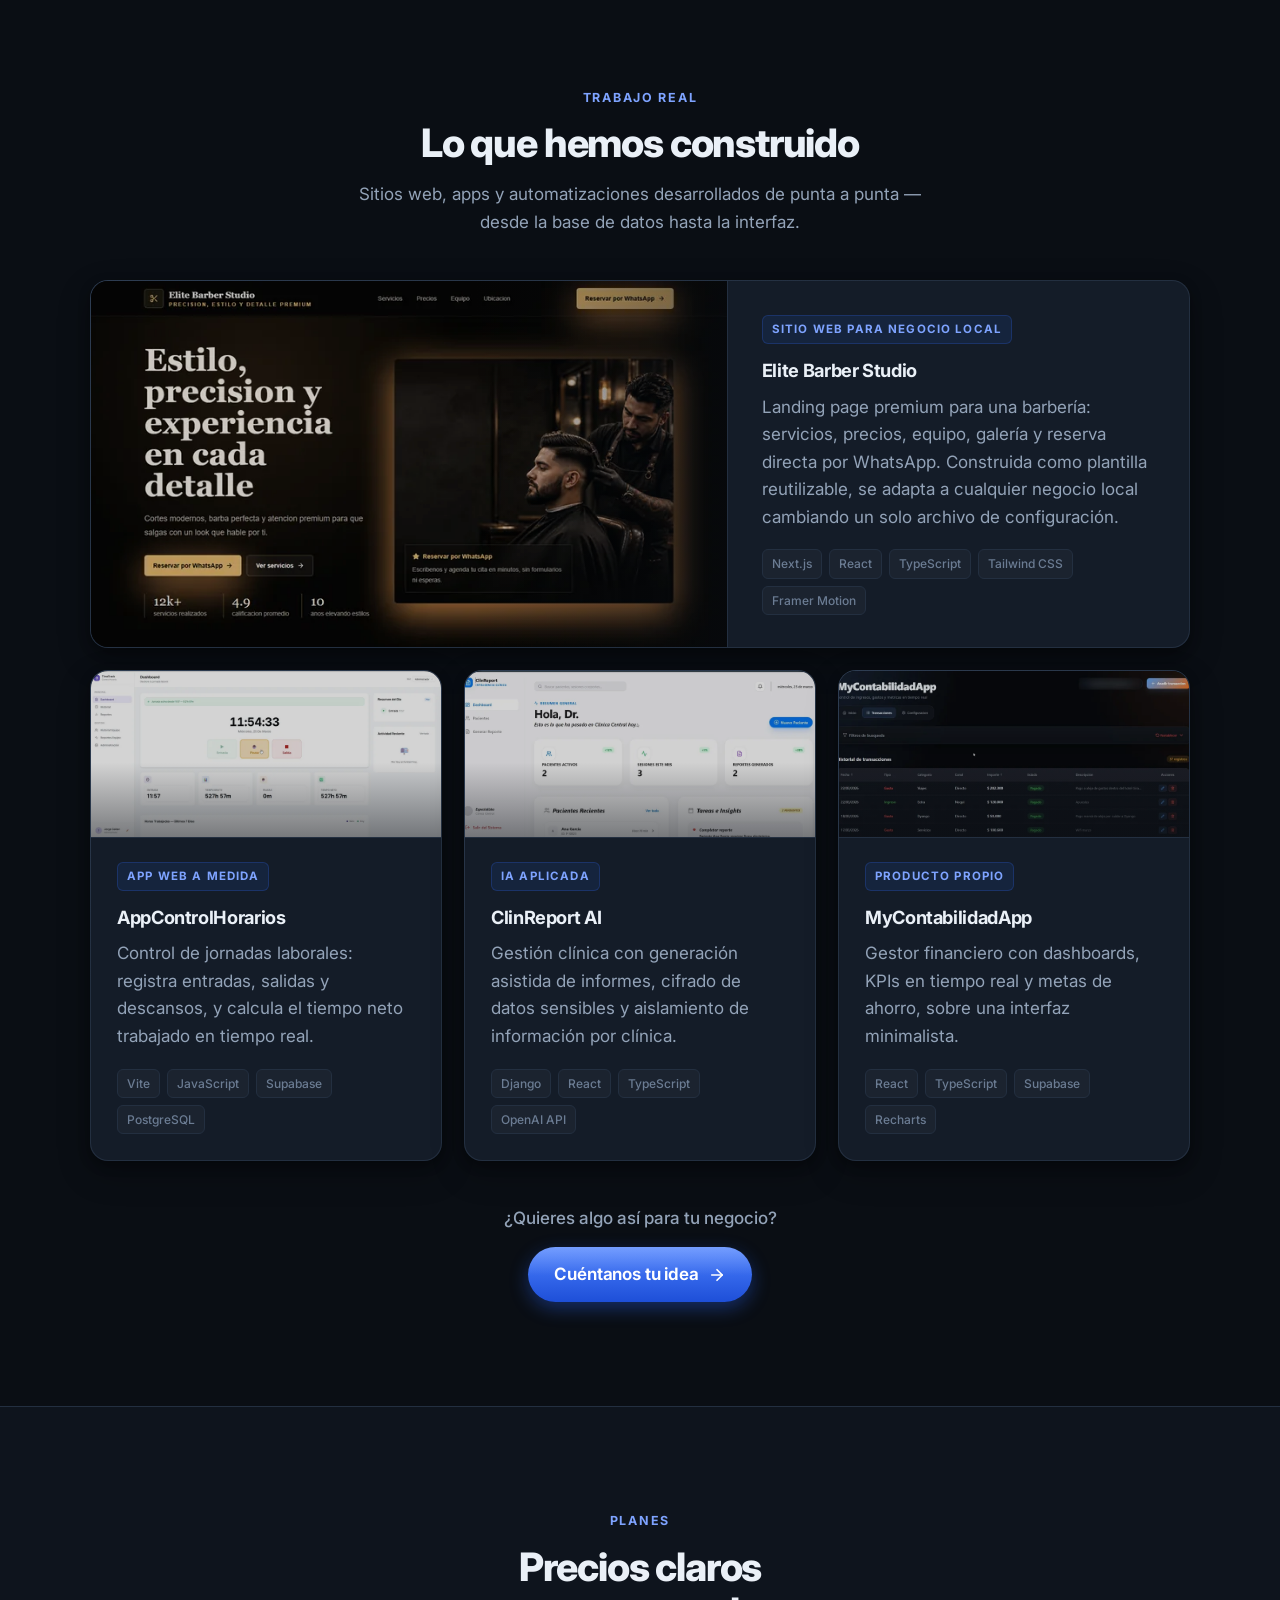
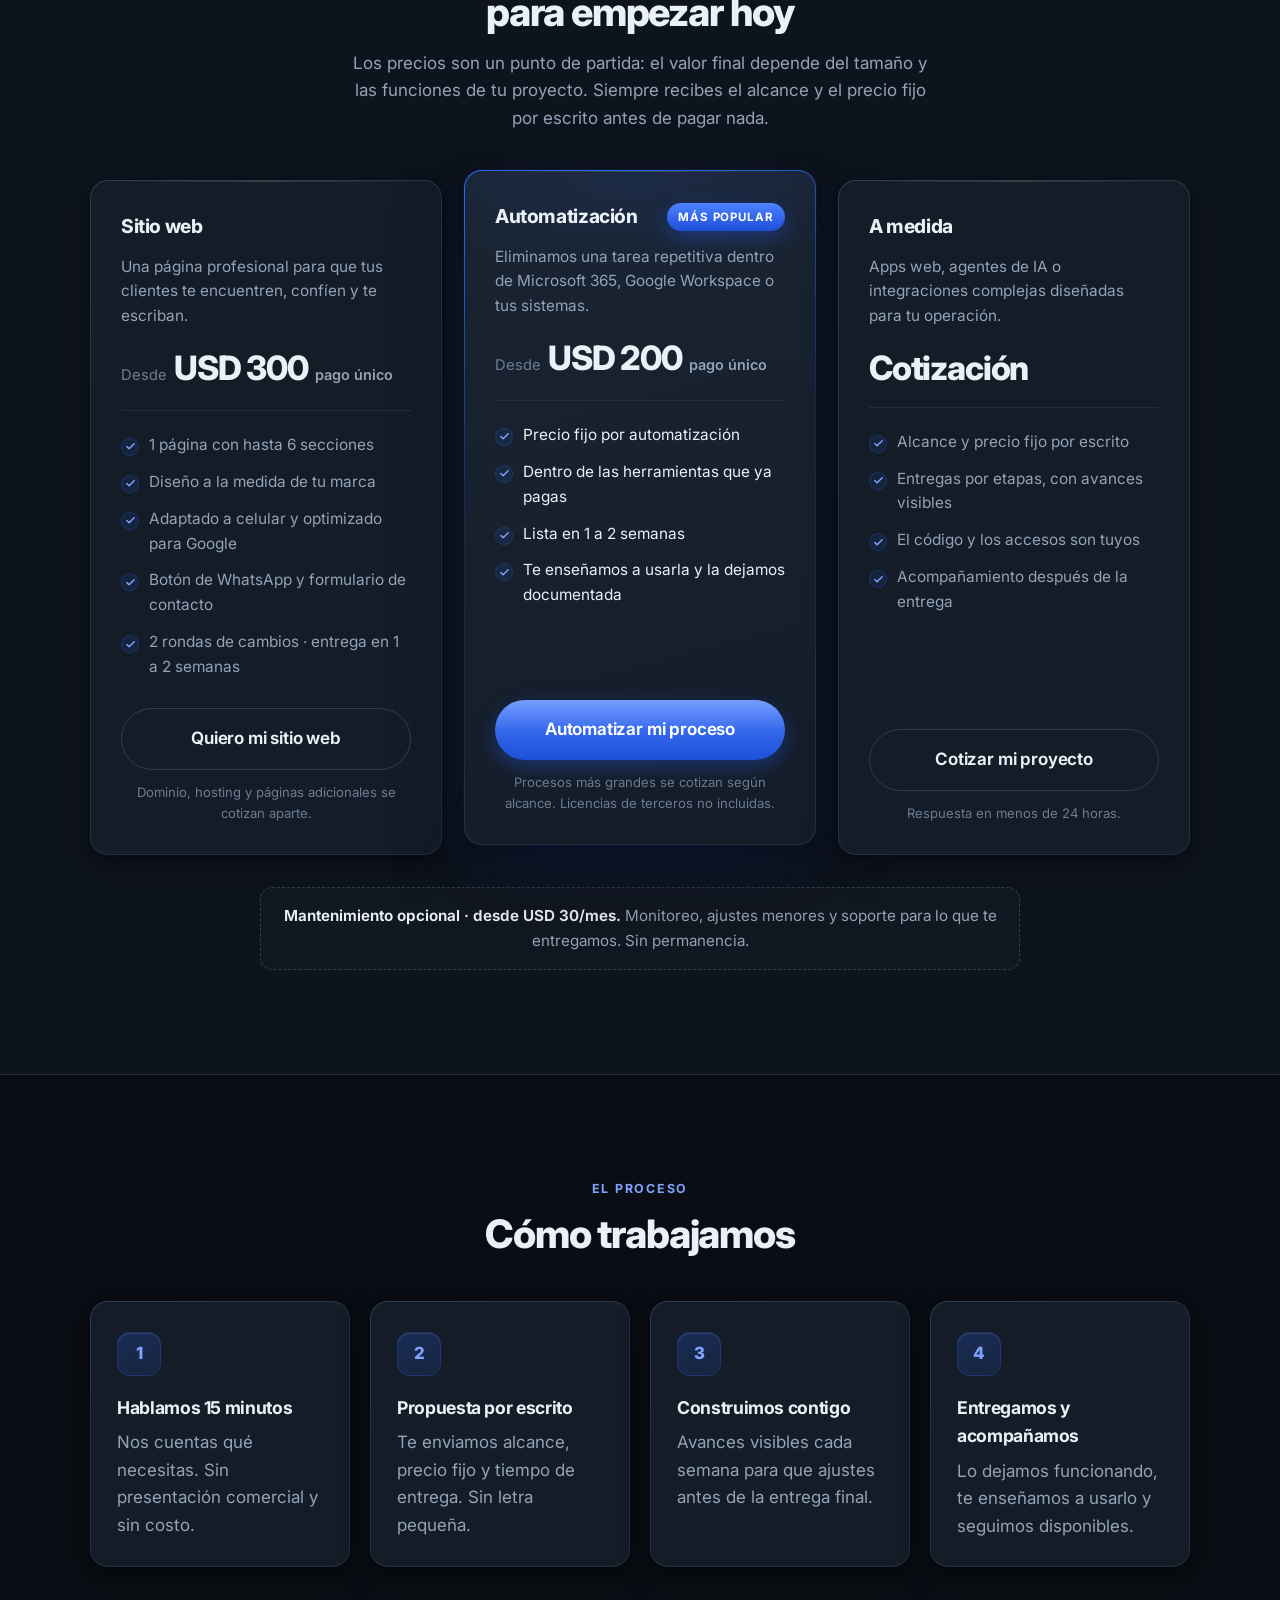
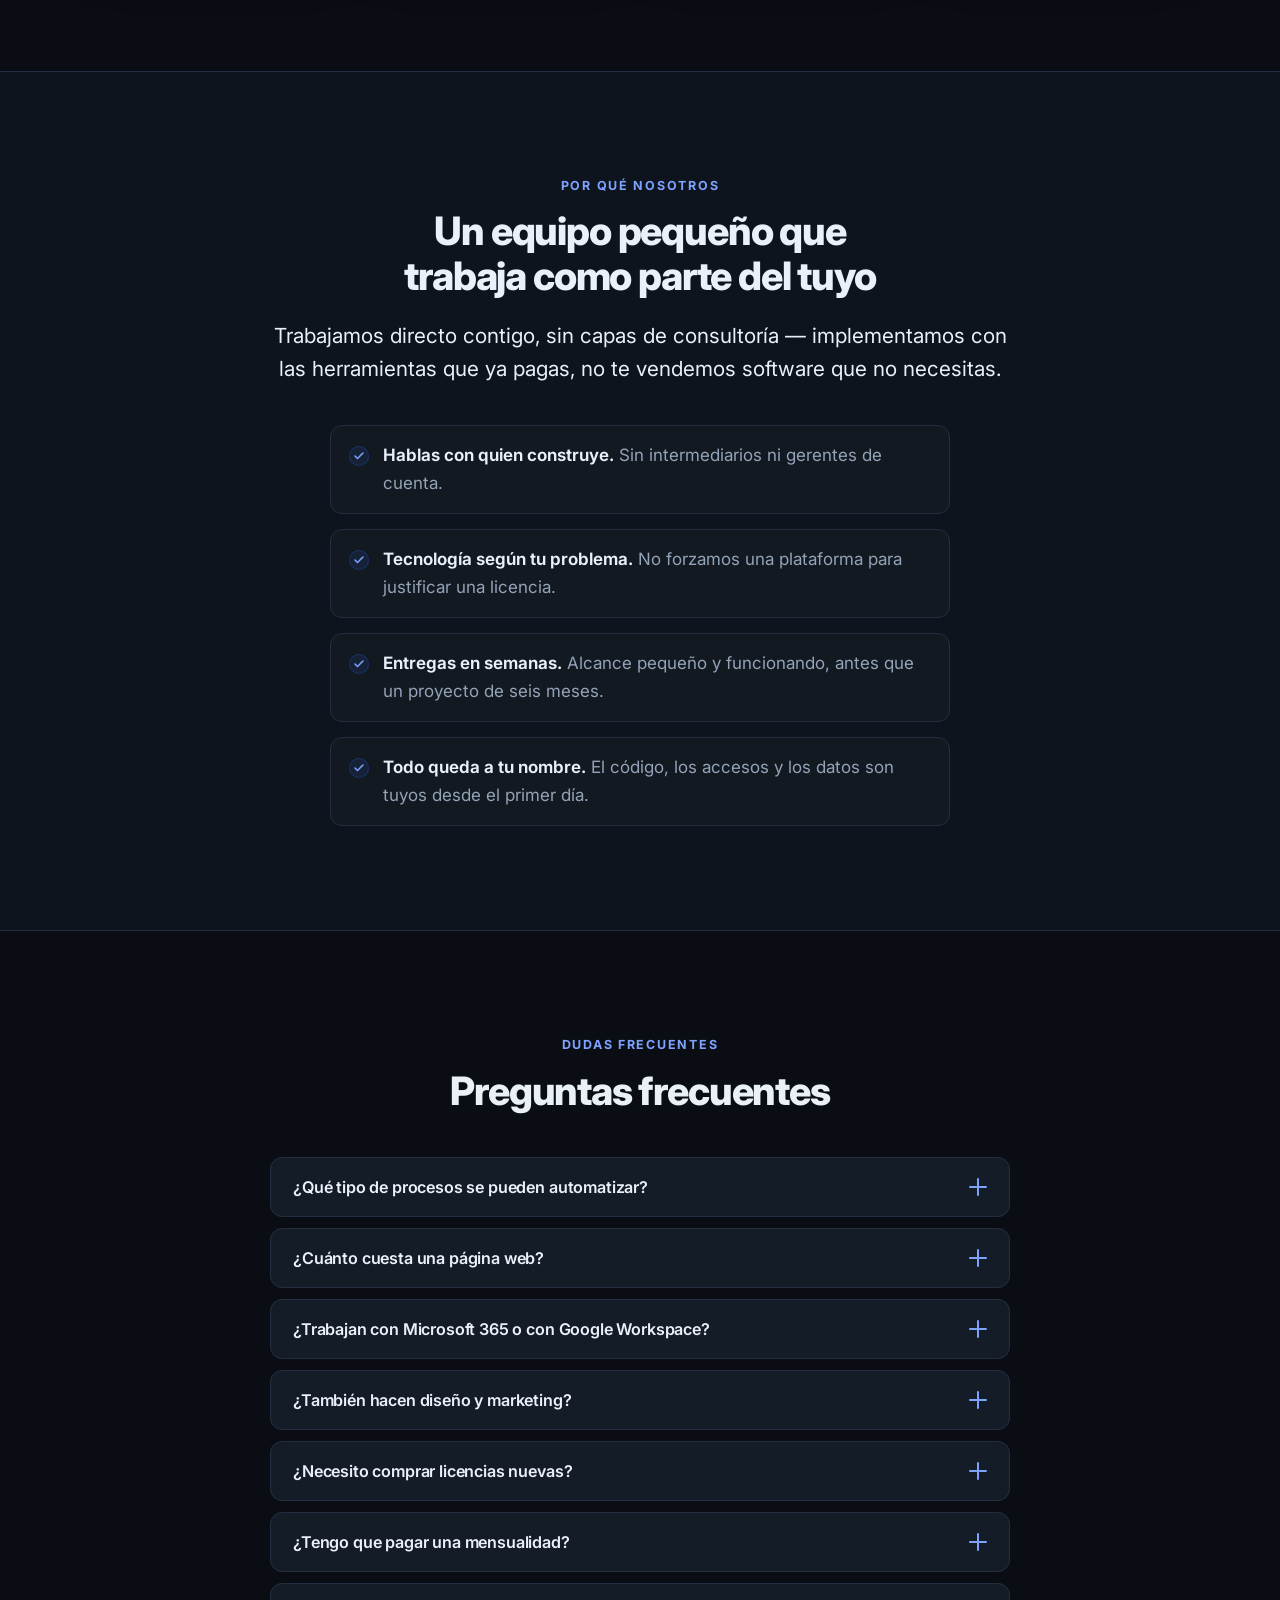
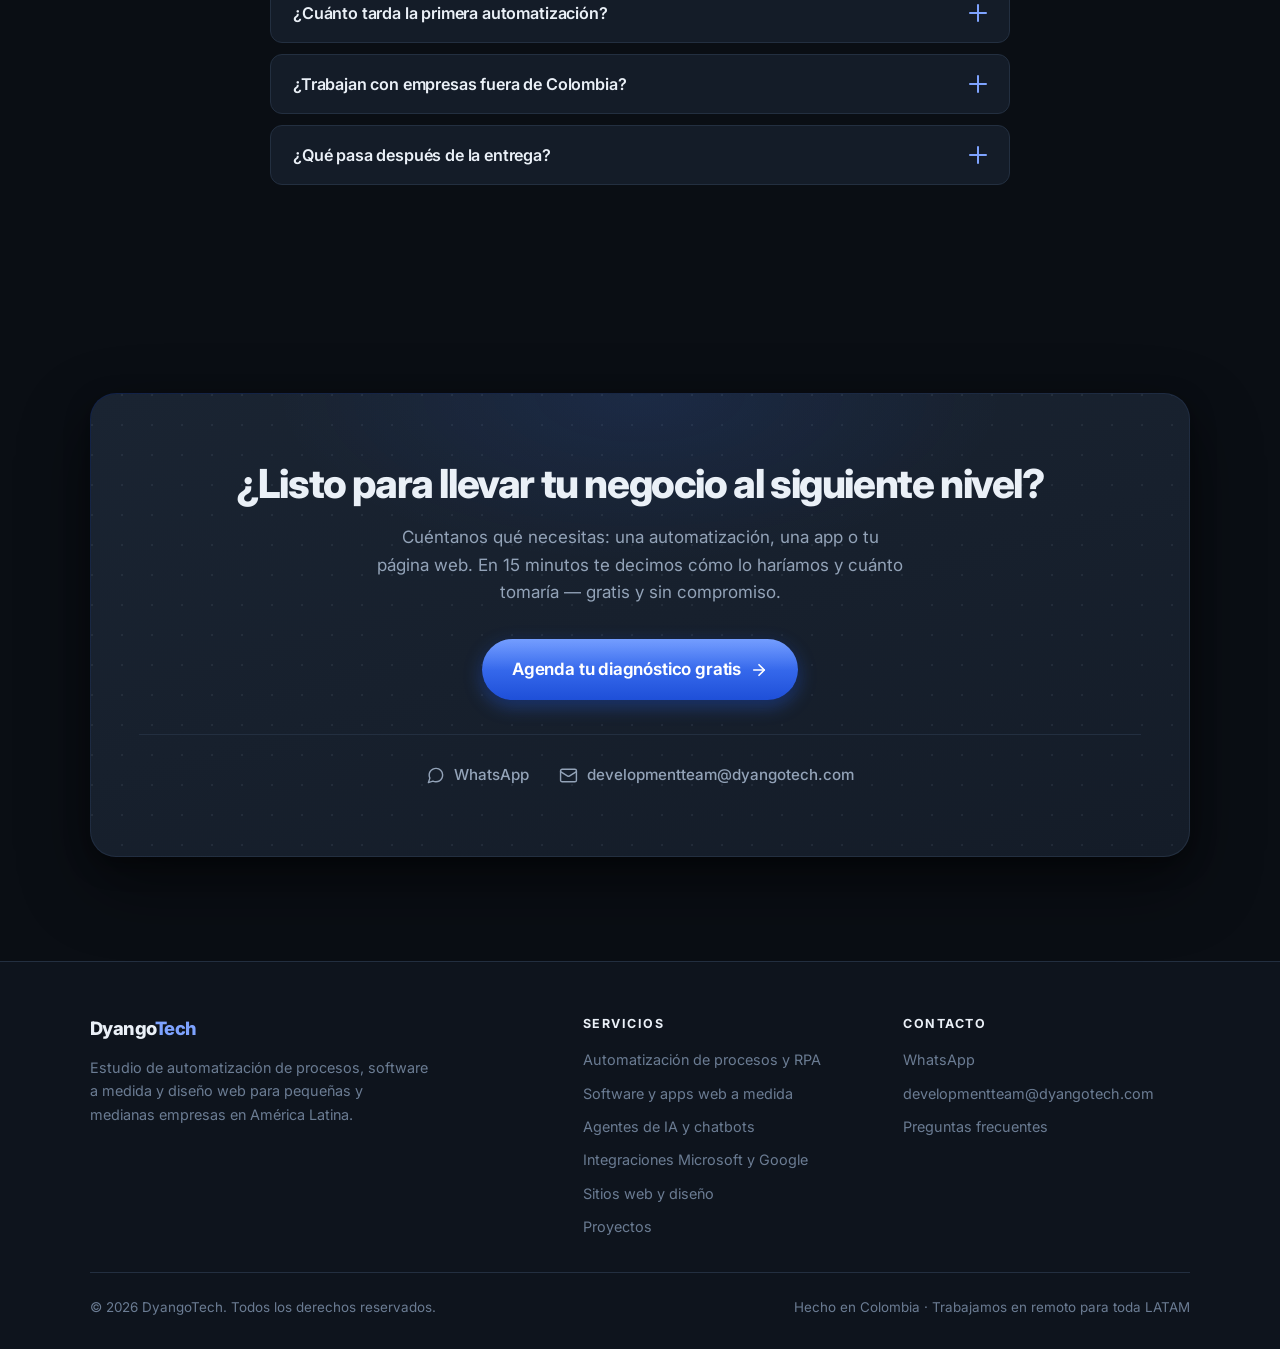
==== commit 0f90ae47: "Quita SprintApp del portafolio Era un proyecto interno de otra empresa; no debe mostrarse como traba" ====
--- a/index.html
+++ b/index.html
@@ -16,11 +16,15 @@
   <meta name="robots" content="index, follow, max-image-preview:large" />
   <meta name="author" content="DyangoTech" />
   <link rel="canonical" href="https://dyangotech.com/" />
+  <link rel="alternate" hreflang="es" href="https://dyangotech.com/" />
+  <link rel="alternate" hreflang="en" href="https://dyangotech.com/en/" />
+  <link rel="alternate" hreflang="x-default" href="https://dyangotech.com/" />
 
   <!-- Open Graph (WhatsApp / LinkedIn / Facebook) -->
   <meta property="og:type" content="website" />
   <meta property="og:site_name" content="DyangoTech" />
   <meta property="og:locale" content="es_LA" />
+  <meta property="og:locale:alternate" content="en_US" />
   <meta property="og:title" content="Automatización, software y páginas web a medida | DyangoTech" />
   <meta property="og:description" content="Automatizamos lo repetitivo y construimos el software y la web que te faltan. RPA, apps web, agentes de IA y sitios web — en semanas, no meses." />
   <meta property="og:url" content="https://dyangotech.com/" />
@@ -59,7 +63,7 @@
         "url": "https://dyangotech.com/",
         "logo": "https://dyangotech.com/logo.svg",
         "image": "https://dyangotech.com/og-image.png",
-        "email": "contacto@dyangotech.com",
+        "email": "developmentteam@dyangotech.com",
         "priceRange": "$$",
         "areaServed": [
           { "@type": "Place", "name": "Colombia" },
@@ -164,7 +168,7 @@
        CONFIGURACIÓN — TODO YA ESTÁ PUESTO
        - WhatsApp: +57 313 344 8250  (enlaces wa.me/573133448250)
          Para cambiarlo, reemplaza 573133448250 en todo el archivo.
-       - Correo: contacto@dyangotech.com (enlaces mailto)
+       - Correo: developmentteam@dyangotech.com (enlaces mailto)
        - Proyectos: seccion #proyectos, imagenes en /img
        - Pendiente antes de publicar: subir og-image.png y confirmar
          el dominio real en las etiquetas og:url y canonical.
@@ -200,11 +204,17 @@
         <a href="#faq">FAQ</a>
       </nav>
 
-      <a class="btn btn-cta btn-sm header-cta"
-         href="https://wa.me/573133448250?text=Hola%20DyangoTech%2C%20quiero%20contarles%20mi%20proyecto"
-         target="_blank" rel="noopener">
-        Hablemos
-      </a>
+      <div class="header-actions">
+        <nav class="lang-switch" aria-label="Idioma / Language">
+          <a href="./" hreflang="es" lang="es" title="Español" aria-current="page">ES</a>
+          <a href="en/" hreflang="en" lang="en" title="English">EN</a>
+        </nav>
+        <a class="btn btn-cta btn-sm header-cta"
+           href="https://wa.me/573133448250?text=Hola%20DyangoTech%2C%20quiero%20contarles%20mi%20proyecto"
+           target="_blank" rel="noopener">
+          Hablemos
+        </a>
+      </div>
     </div>
   </header>
 
@@ -466,18 +476,6 @@
             </div>
           </article>
 
-          <article class="card card-proj">
-            <figure class="proj-shot">
-              <img src="img/proyecto-sprintapp.webp" width="880" height="420" loading="lazy" decoding="async"
-                   alt="Tablero de SprintApp mostrando tareas de sprint agrupadas por estado en Power Apps" />
-            </figure>
-            <div class="proj-body">
-              <span class="proj-kind">Automatización empresarial</span>
-              <h3 class="card-title">SprintApp</h3>
-              <p>Gestión de proyectos por sprints: asigna tareas, calcula horas y sincroniza datos entre SQL y Dataverse mediante flujos automáticos.</p>
-              <ul class="card-tags"><li>Power Apps</li><li>Power Automate</li><li>SQL</li><li>Dataverse</li></ul>
-            </div>
-          </article>
 
           <article class="card card-proj">
             <figure class="proj-shot">
@@ -785,9 +783,9 @@
               <svg viewBox="0 0 24 24" fill="none" stroke="currentColor" stroke-width="1.8" stroke-linecap="round" stroke-linejoin="round" aria-hidden="true"><path d="M21 11.5a8.38 8.38 0 0 1-.9 3.8 8.5 8.5 0 0 1-7.6 4.7 8.38 8.38 0 0 1-3.8-.9L3 21l1.9-5.7a8.38 8.38 0 0 1-.9-3.8 8.5 8.5 0 0 1 4.7-7.6 8.38 8.38 0 0 1 3.8-.9h.5a8.48 8.48 0 0 1 8 8v.5z"/></svg>
               WhatsApp
             </a>
-            <a href="mailto:contacto@dyangotech.com" class="contact-link">
+            <a href="mailto:developmentteam@dyangotech.com" class="contact-link">
               <svg viewBox="0 0 24 24" fill="none" stroke="currentColor" stroke-width="1.8" stroke-linecap="round" stroke-linejoin="round" aria-hidden="true"><rect width="20" height="16" x="2" y="4" rx="2"/><path d="m22 7-8.97 5.7a1.94 1.94 0 0 1-2.06 0L2 7"/></svg>
-              contacto@dyangotech.com
+              developmentteam@dyangotech.com
             </a>
           </div>
         </div>
@@ -827,7 +825,7 @@
         <nav class="footer-col" aria-label="Contacto">
           <h2 class="footer-heading">Contacto</h2>
           <a href="https://wa.me/573133448250" target="_blank" rel="noopener">WhatsApp</a>
-          <a href="mailto:contacto@dyangotech.com">contacto@dyangotech.com</a>
+          <a href="mailto:developmentteam@dyangotech.com">developmentteam@dyangotech.com</a>
           <a href="#faq">Preguntas frecuentes</a>
         </nav>
       </div>
--- a/styles.css
+++ b/styles.css
@@ -228,6 +228,29 @@
 
 .header-cta { display: inline-flex; }
 
+/* Selector de idioma ES | EN */
+.header-actions { display: flex; align-items: center; gap: 12px; flex: 0 0 auto; }
+.lang-switch {
+  display: inline-flex; align-items: center;
+  padding: 3px;
+  border: 1px solid var(--color-border-lt);
+  border-radius: 999px;
+  background: rgba(255,255,255,.03);
+  font-size: .76rem; font-weight: 700; letter-spacing: .06em;
+}
+.lang-switch a {
+  padding: 5px 10px;
+  border-radius: 999px;
+  color: var(--color-text-dim);
+  transition: color .15s ease, background .15s ease;
+}
+.lang-switch a:hover { color: var(--color-text); }
+.lang-switch a[aria-current="page"] {
+  color: var(--color-text);
+  background: var(--accent-tint-2);
+  box-shadow: inset 0 0 0 1px var(--accent-tint-2);
+}
+
 /* ===================== HERO ===================== */
 .hero {
   position: relative;
@@ -613,6 +636,14 @@
 
 /* Proyecto destacado: ocupa toda la fila; en desktop, captura a la izquierda y texto a la derecha */
 .card-proj-feature { grid-column: 1 / -1; }
+/* Tablet (2 columnas): el último proyecto ocupa la fila completa para no quedar solo */
+@media (min-width: 700px) and (max-width: 999px) {
+  .grid.proj-grid > .card-proj:last-child:nth-child(even) { grid-column: 1 / -1; }
+}
+/* Desktop: el destacado arriba y los demás en 3 columnas */
+@media (min-width: 1000px) {
+  .grid.proj-grid { grid-template-columns: repeat(3, 1fr); }
+}
 @media (min-width: 1000px) {
   .card-proj-feature { flex-direction: row; }
   .card-proj-feature .proj-shot {
@@ -803,6 +834,8 @@
   .hero-cta .btn-lg,
   .final-cta .btn-lg { width: 100%; }
   .header-cta { padding: 8px 14px; font-size: .84rem; }
+  .header-actions { gap: 8px; }
+  .lang-switch a { padding: 5px 8px; }
   .brand-name { font-size: 1.08rem; }
   .price-card { padding: 24px; }
   .price-desc { min-height: 0; }
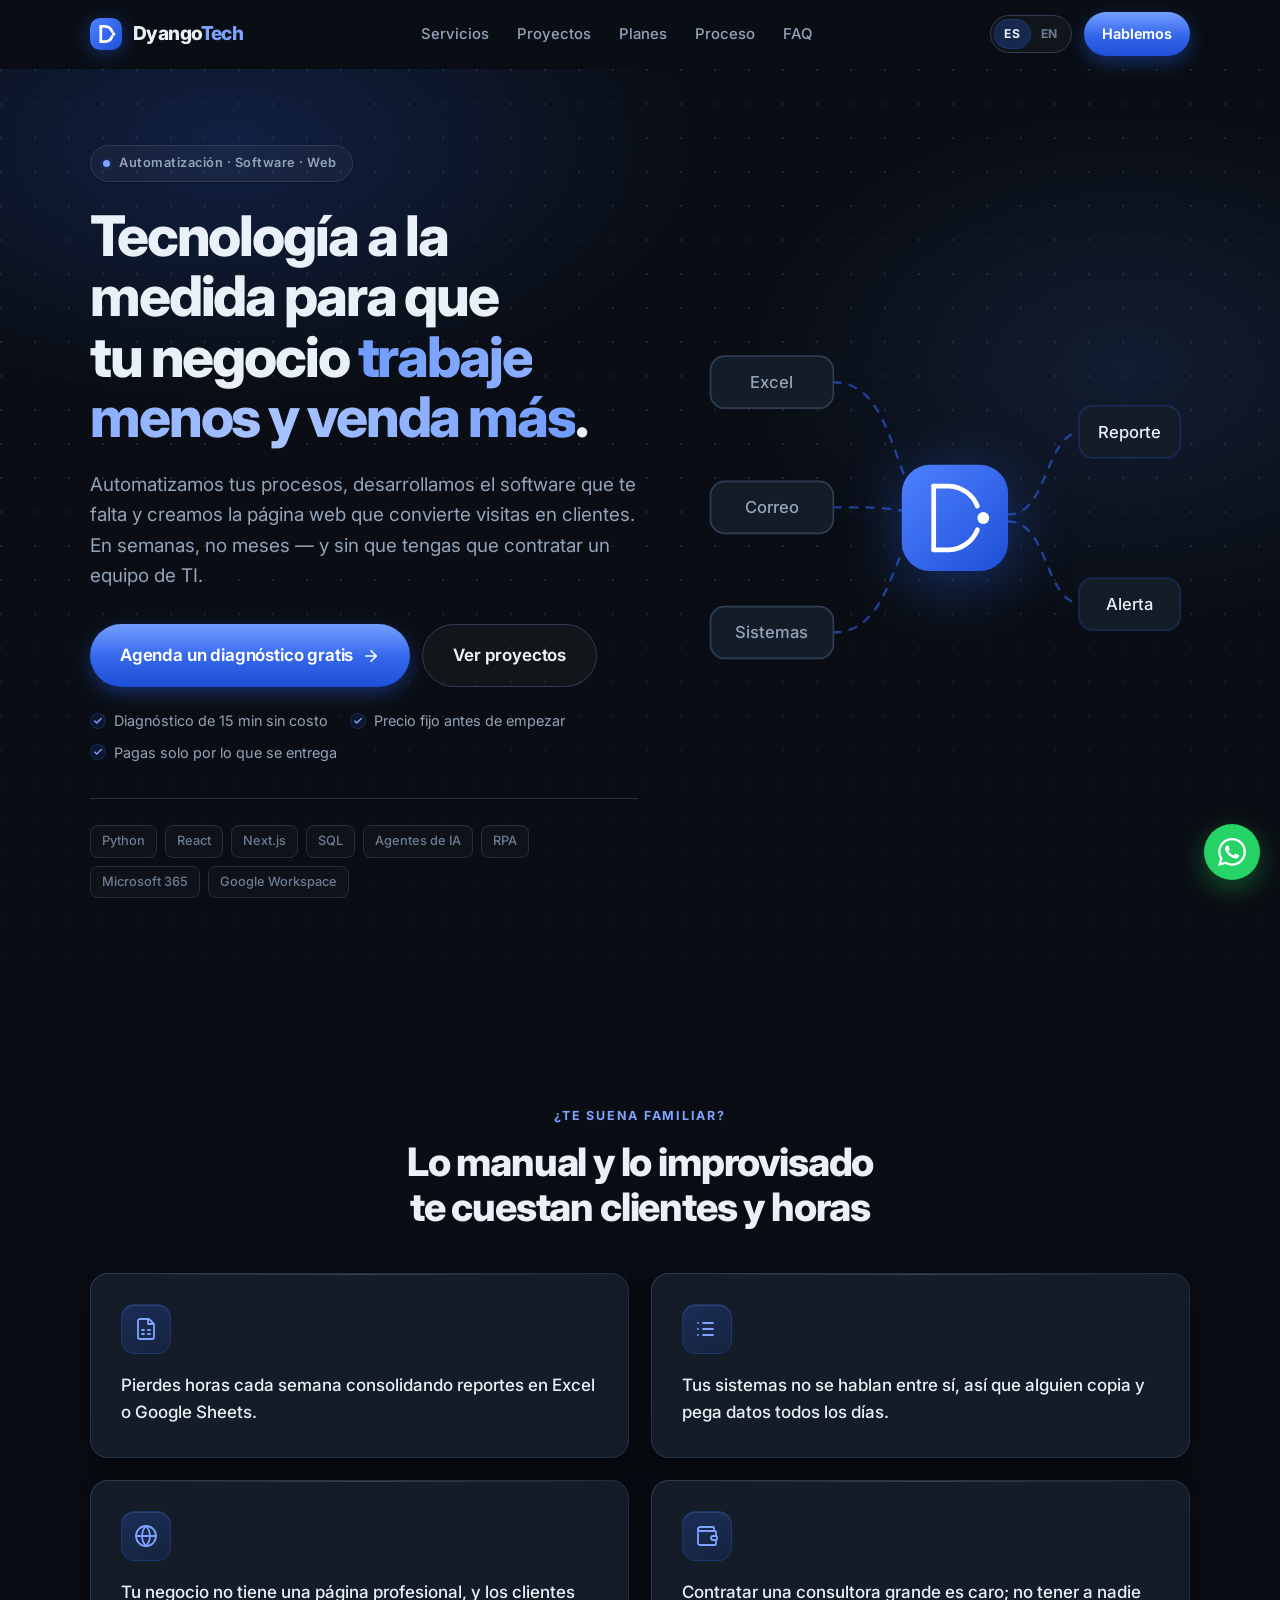
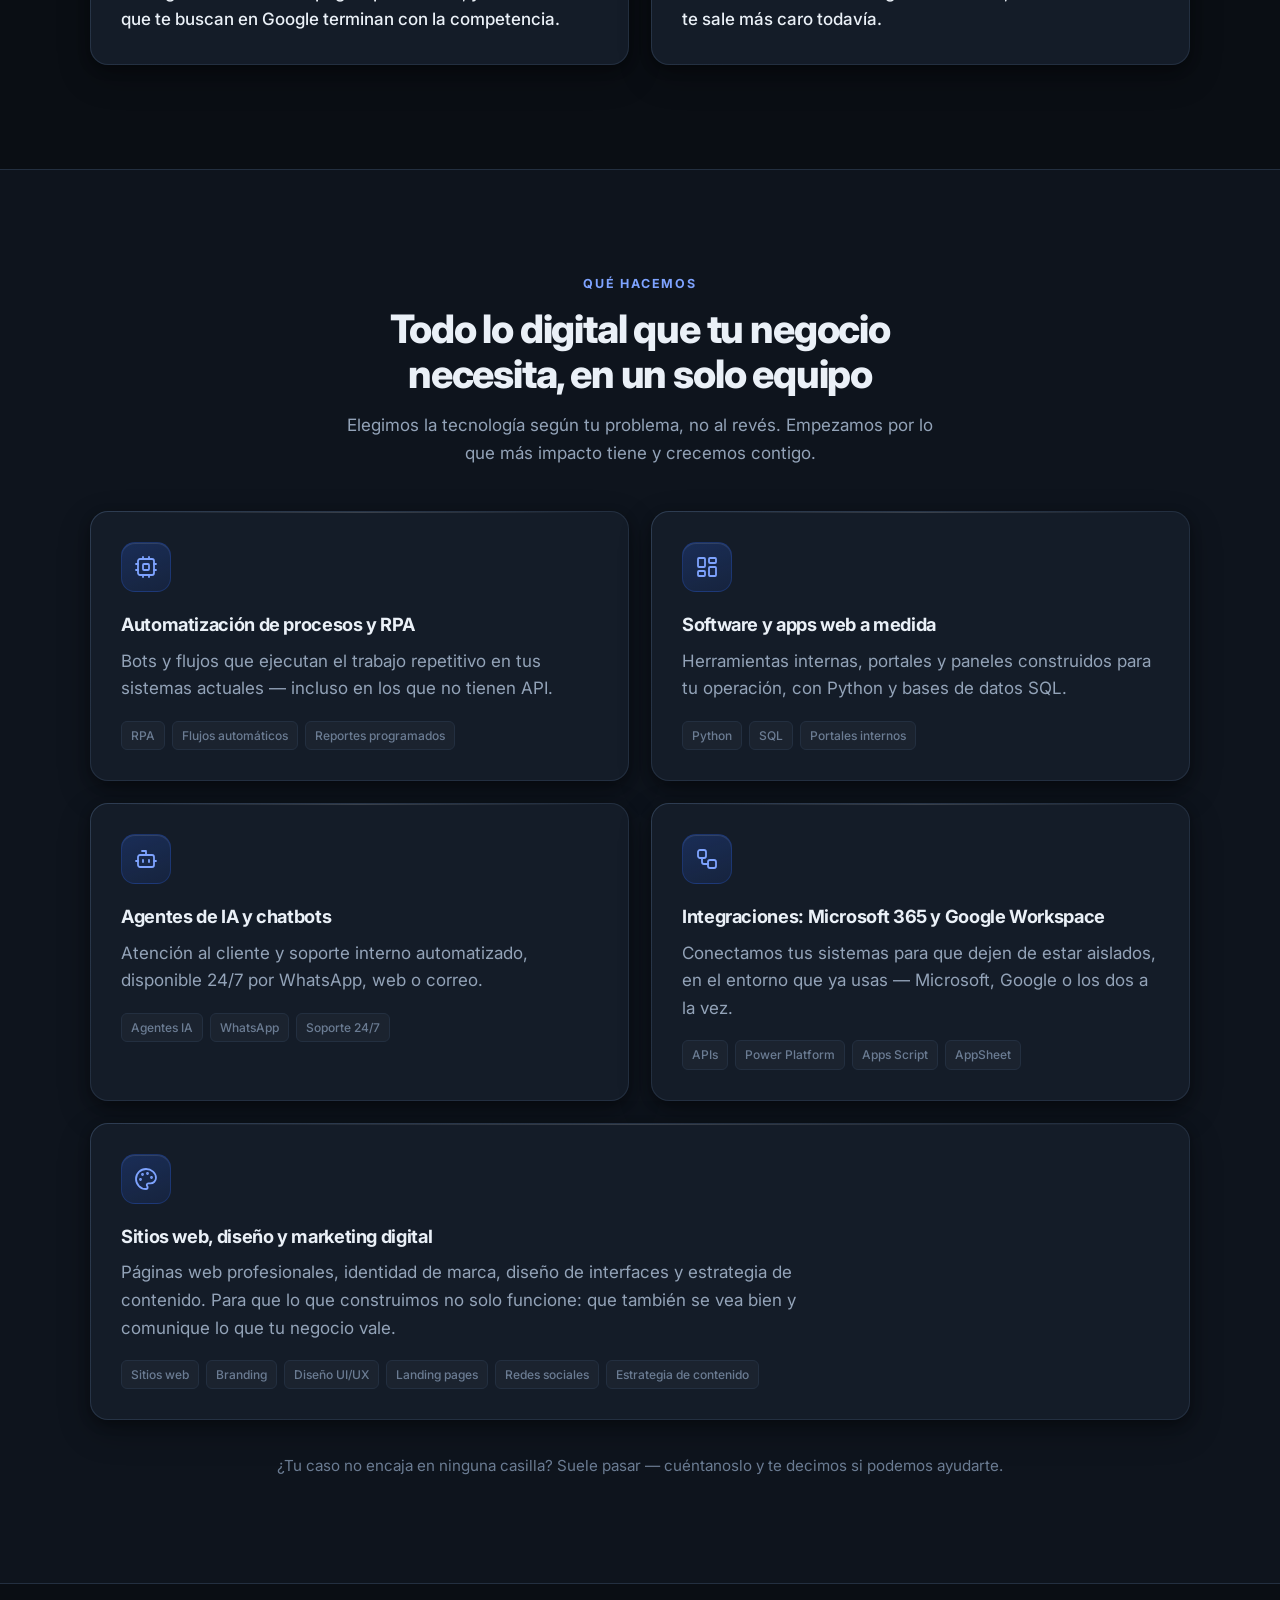
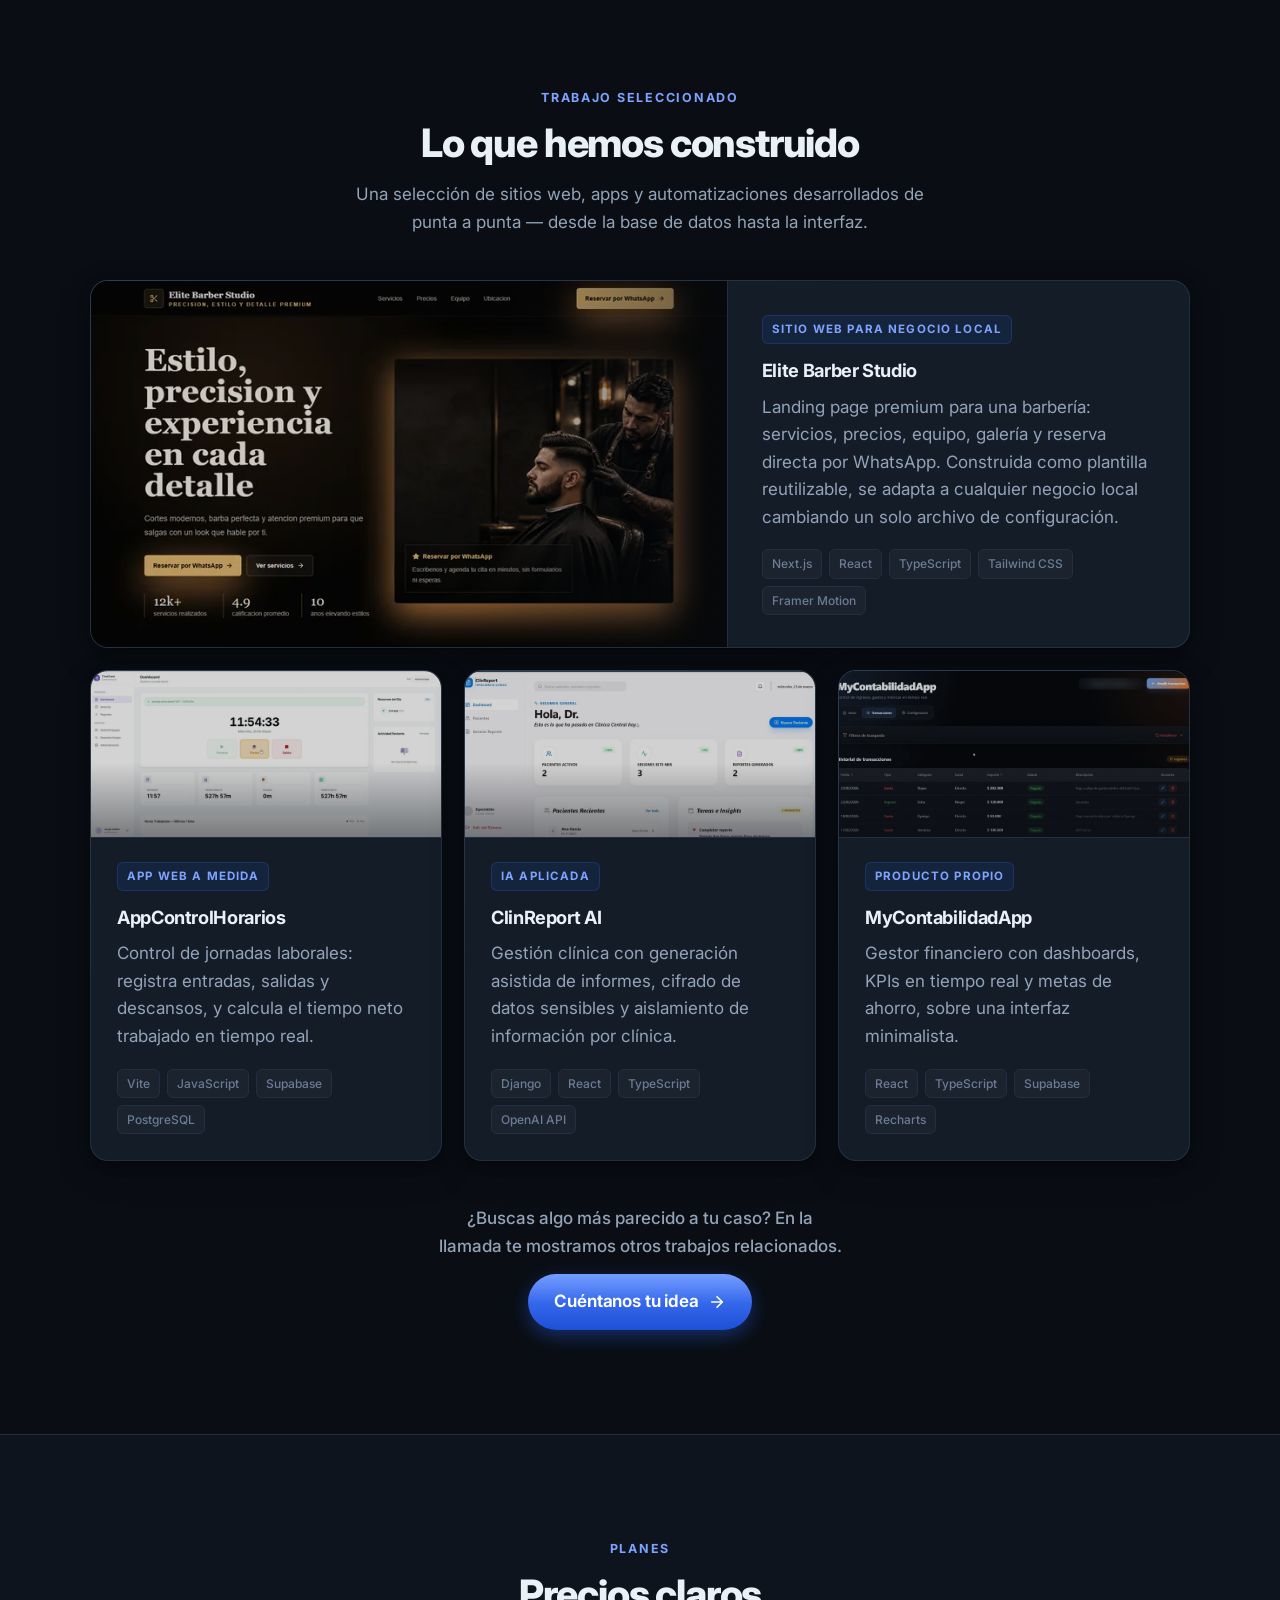
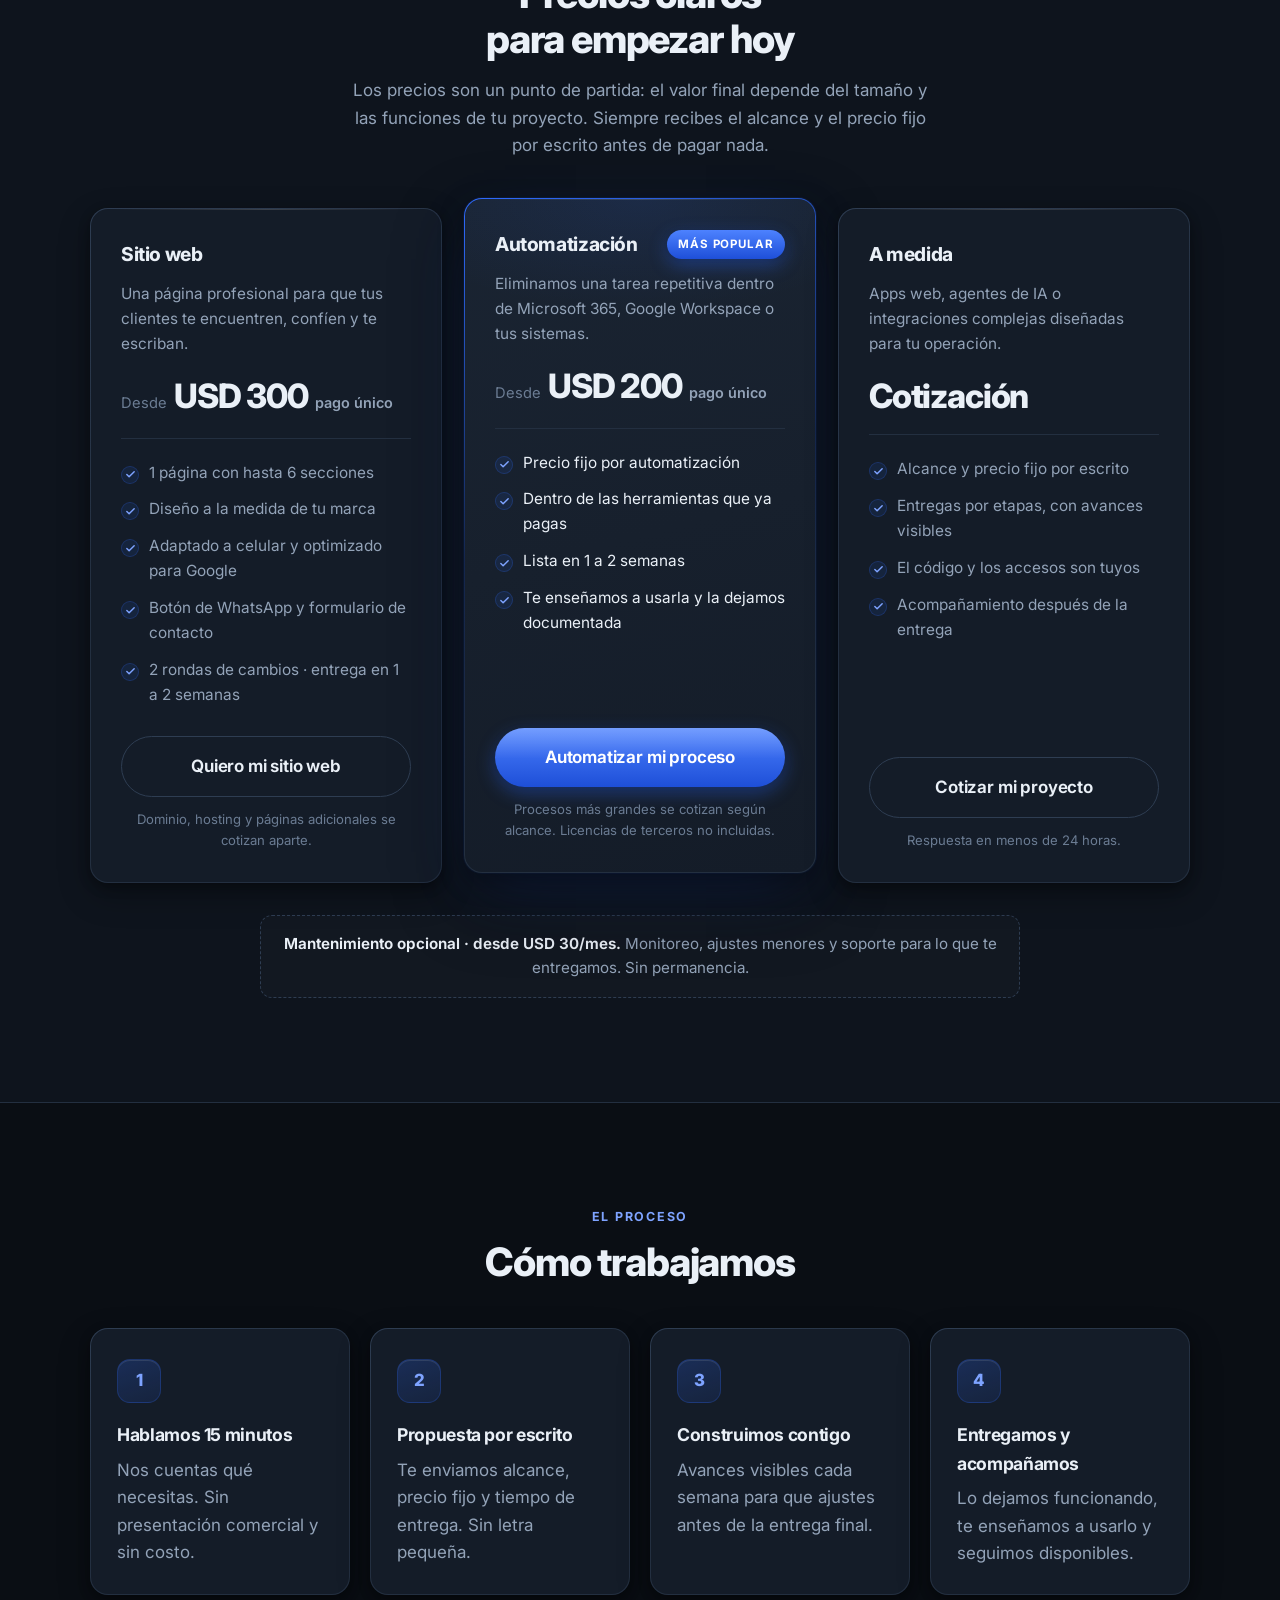
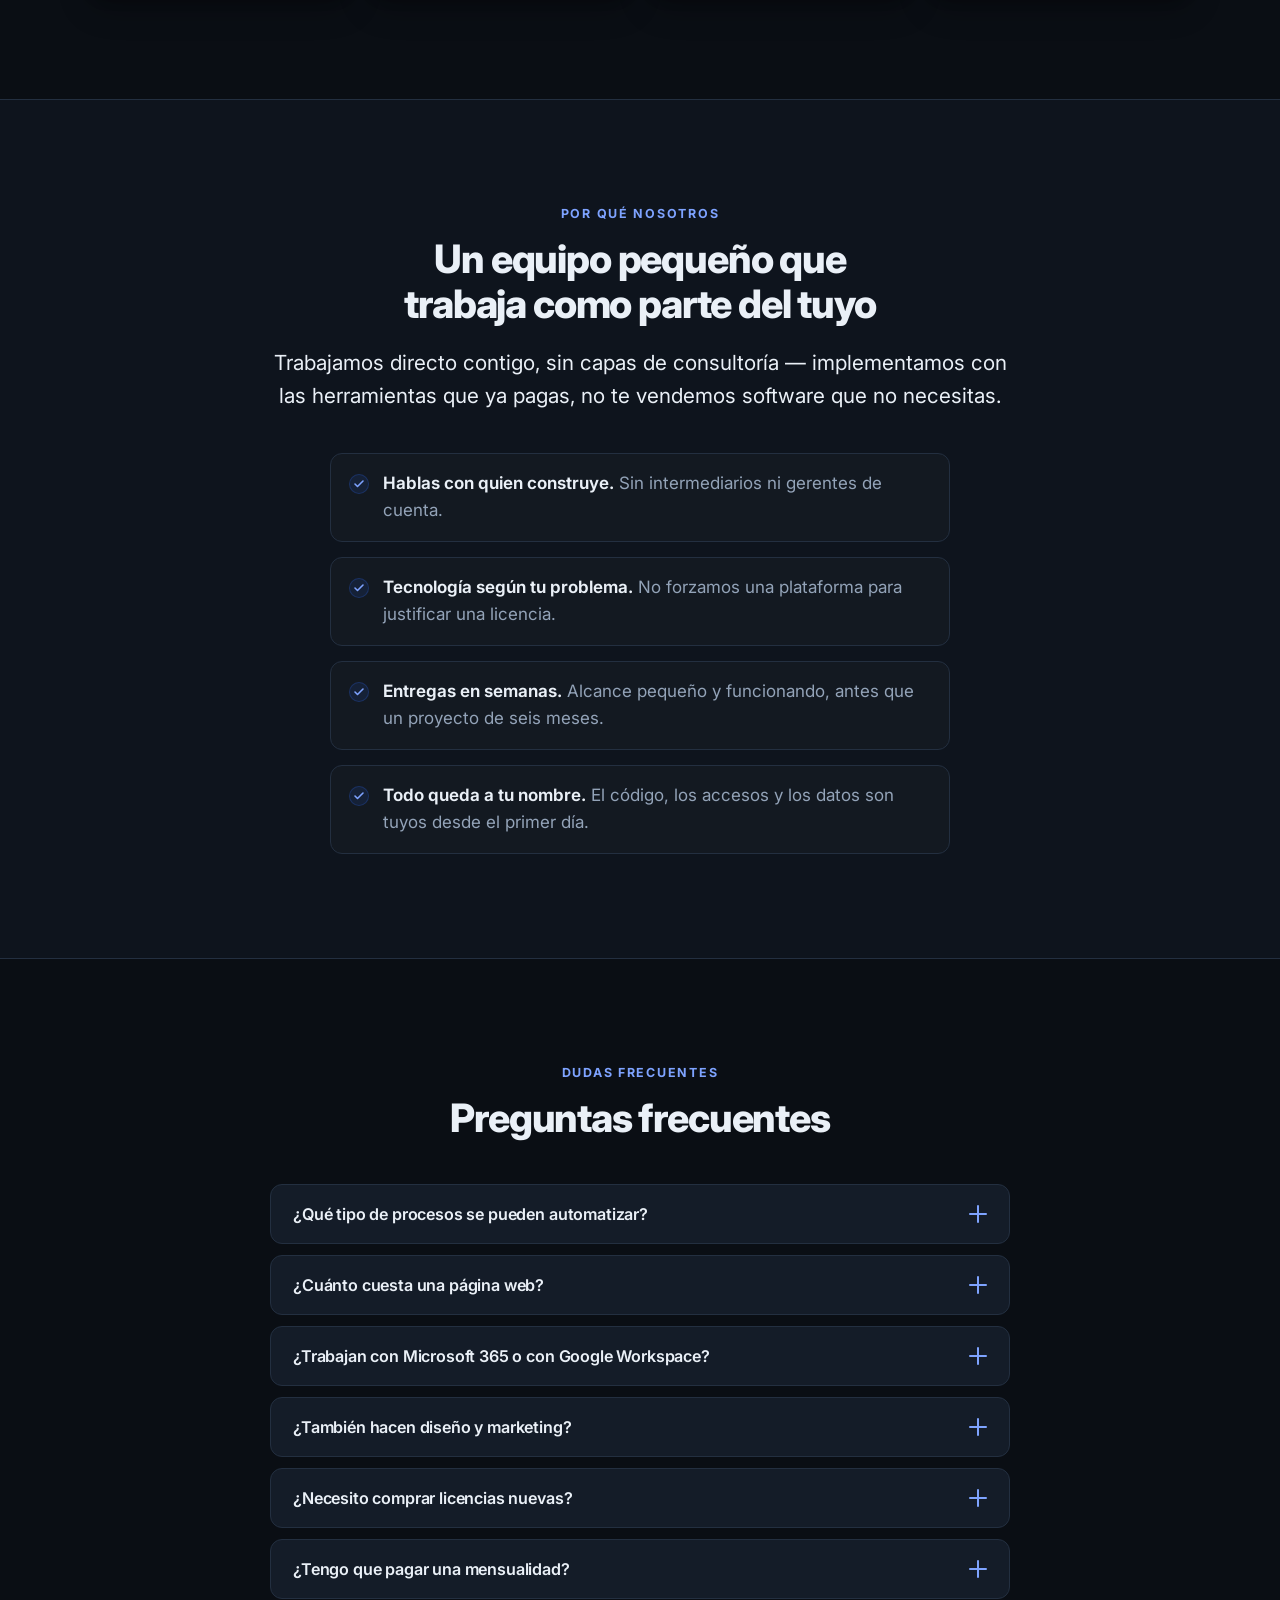
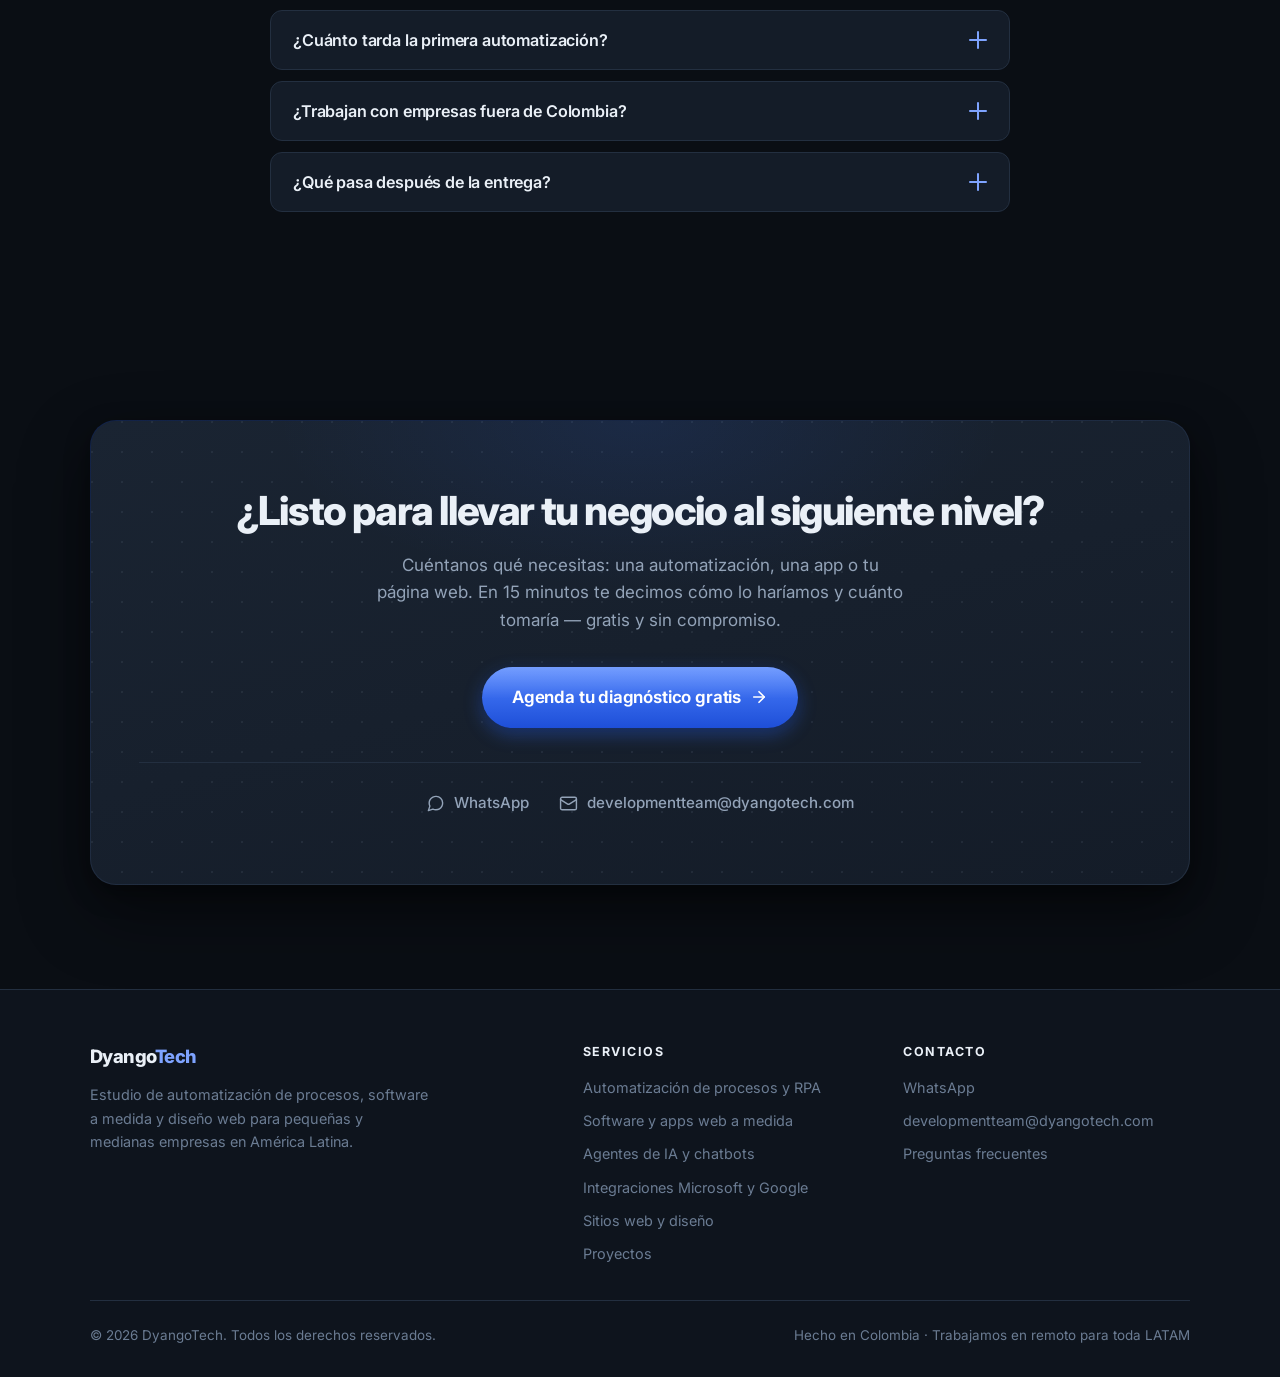
==== commit b675859e: "Presenta los proyectos como una selección - Etiqueta "Trabajo seleccionado" / "Selected work" - El t" ====
--- a/index.html
+++ b/index.html
@@ -454,11 +454,11 @@
          ===================================================================== -->
     <section id="proyectos" class="section">
       <div class="container">
-        <p class="section-eyebrow">Trabajo real</p>
+        <p class="section-eyebrow">Trabajo seleccionado</p>
         <h2 class="section-title">Lo que hemos construido</h2>
         <p class="section-lead">
-          Sitios web, apps y automatizaciones desarrollados de punta a punta — desde
-          la base de datos hasta la interfaz.
+          Una selección de sitios web, apps y automatizaciones desarrollados de punta
+          a punta — desde la base de datos hasta la interfaz.
         </p>
 
         <div class="grid grid-2 proj-grid">
@@ -519,8 +519,8 @@
         </div>
 
         <div class="section-cta">
-          <p>¿Quieres algo así para tu negocio?</p>
-          <a class="btn btn-cta" href="https://wa.me/573133448250?text=Hola%20DyangoTech%2C%20vi%20sus%20proyectos%20y%20quiero%20algo%20similar%20para%20mi%20negocio" target="_blank" rel="noopener">
+          <p>¿Buscas algo más parecido a tu caso? En la llamada te mostramos otros trabajos relacionados.</p>
+          <a class="btn btn-cta" href="https://wa.me/573133448250?text=Hola%20DyangoTech%2C%20vi%20sus%20proyectos%20y%20quiero%20ver%20ejemplos%20parecidos%20a%20lo%20que%20necesito" target="_blank" rel="noopener">
             Cuéntanos tu idea
             <svg viewBox="0 0 24 24" fill="none" stroke="currentColor" stroke-width="2.2" stroke-linecap="round" stroke-linejoin="round" aria-hidden="true"><path d="M5 12h14"/><path d="m12 5 7 7-7 7"/></svg>
           </a>
--- a/styles.css
+++ b/styles.css
@@ -522,7 +522,7 @@
   display: flex; flex-direction: column; align-items: center; gap: 14px;
   margin-top: 44px; text-align: center;
 }
-.section-cta p { color: var(--color-text-soft); font-weight: 500; }
+.section-cta p { color: var(--color-text-soft); font-weight: 500; max-width: 46ch; text-wrap: balance; }
 .section-cta .btn { padding: 14px 26px; }
 
 /* ===================== CÓMO FUNCIONA ===================== */
